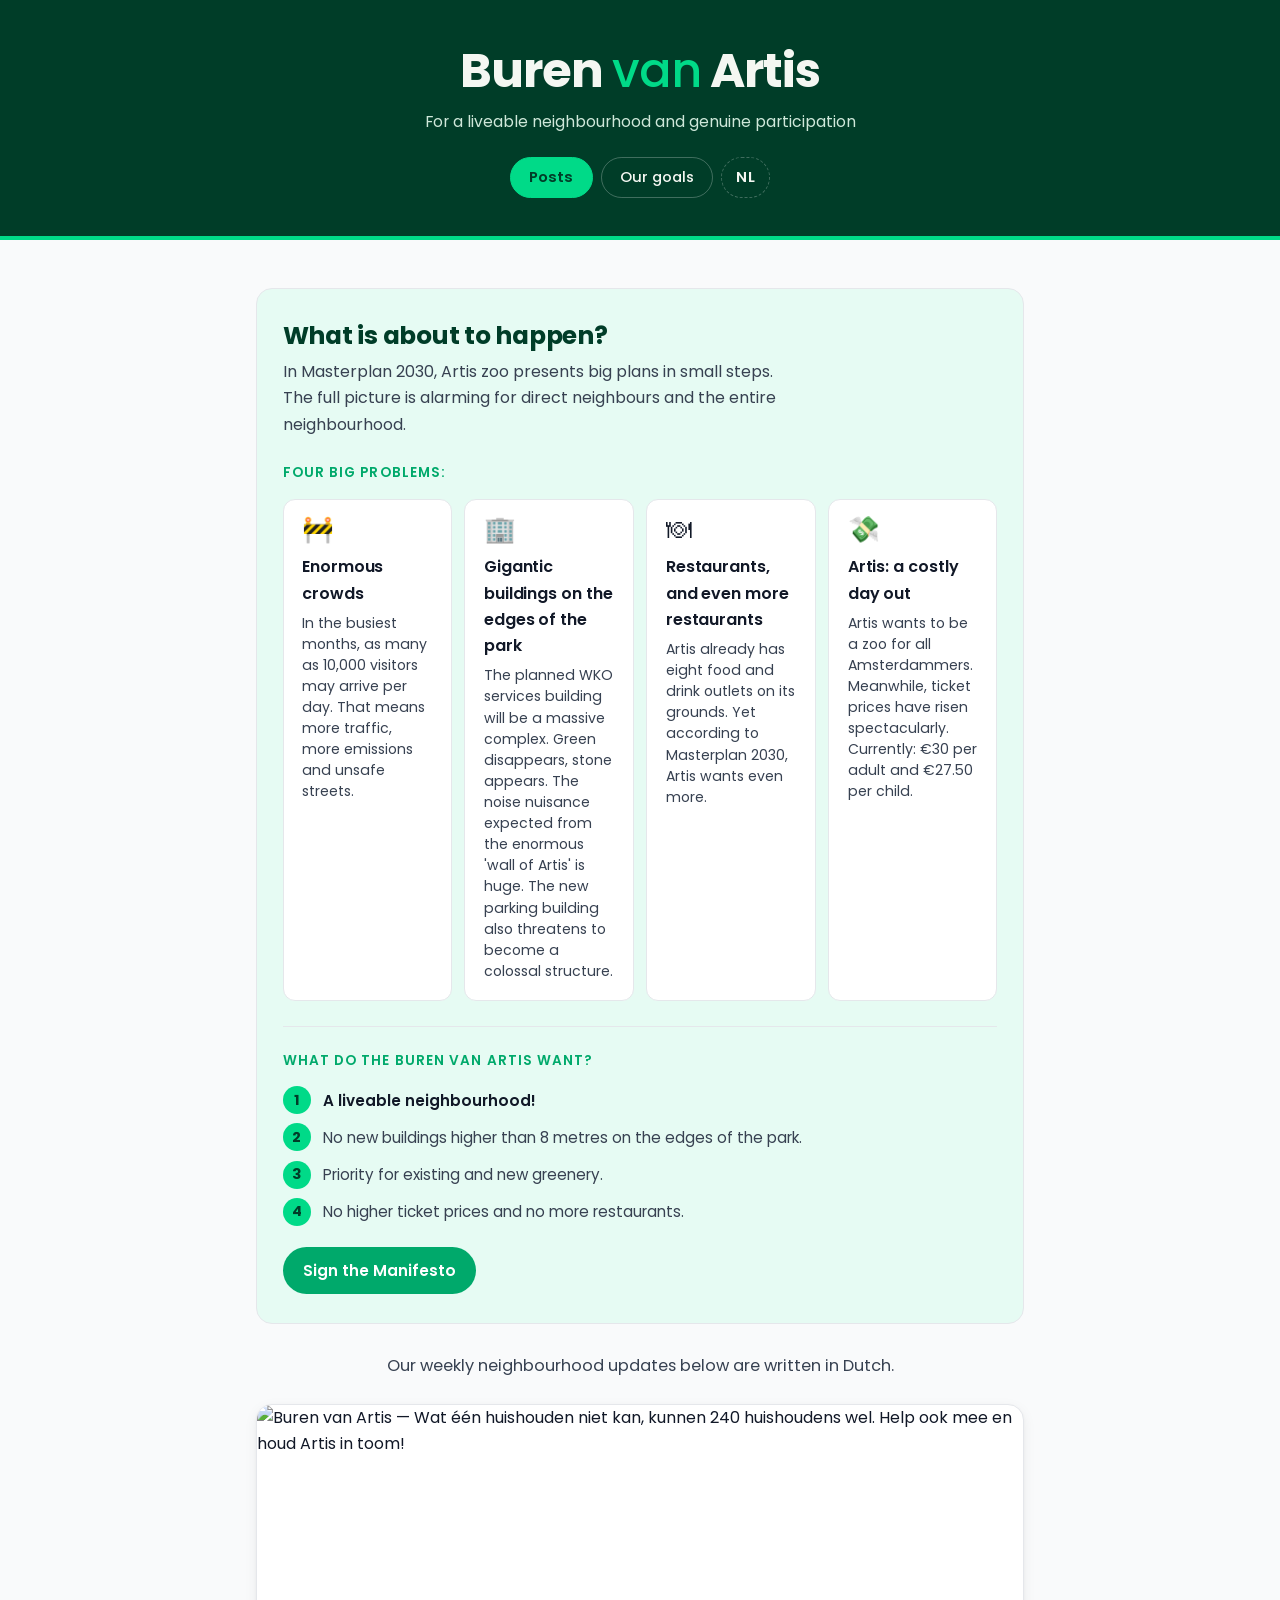
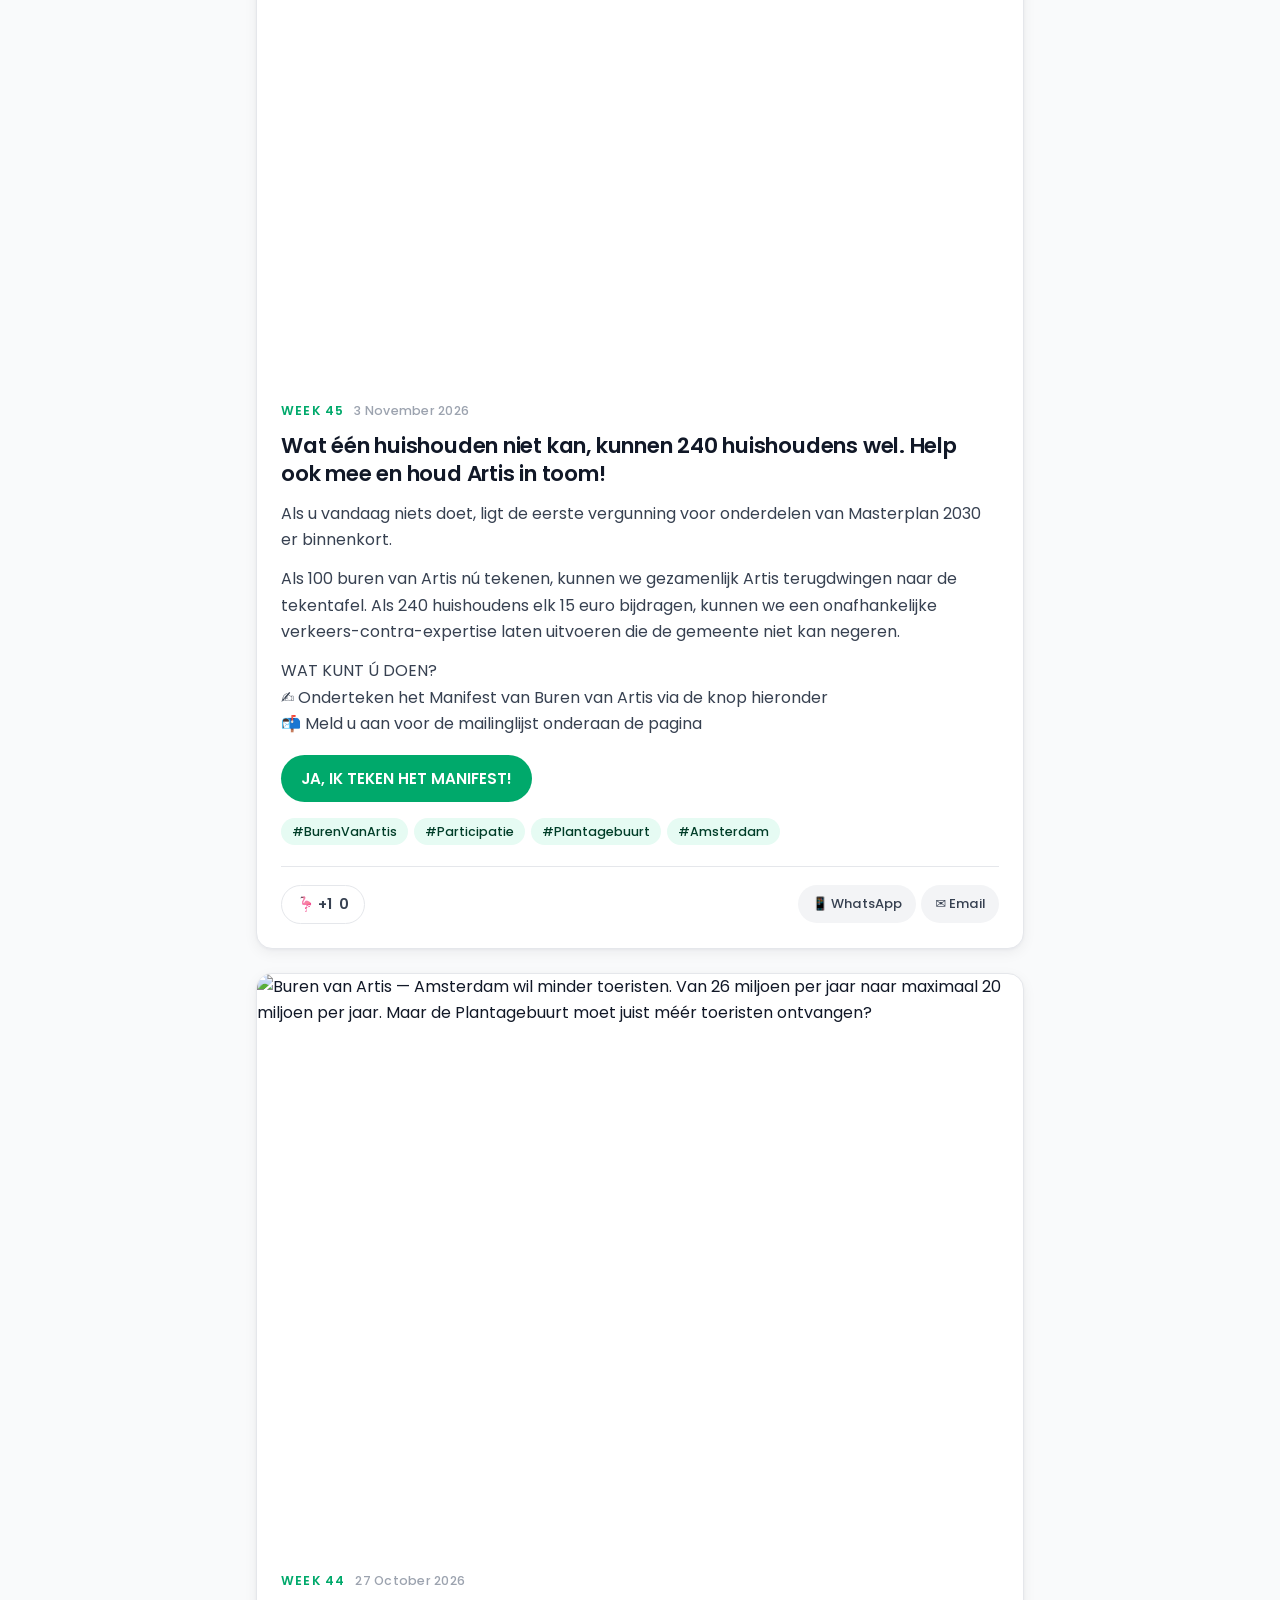
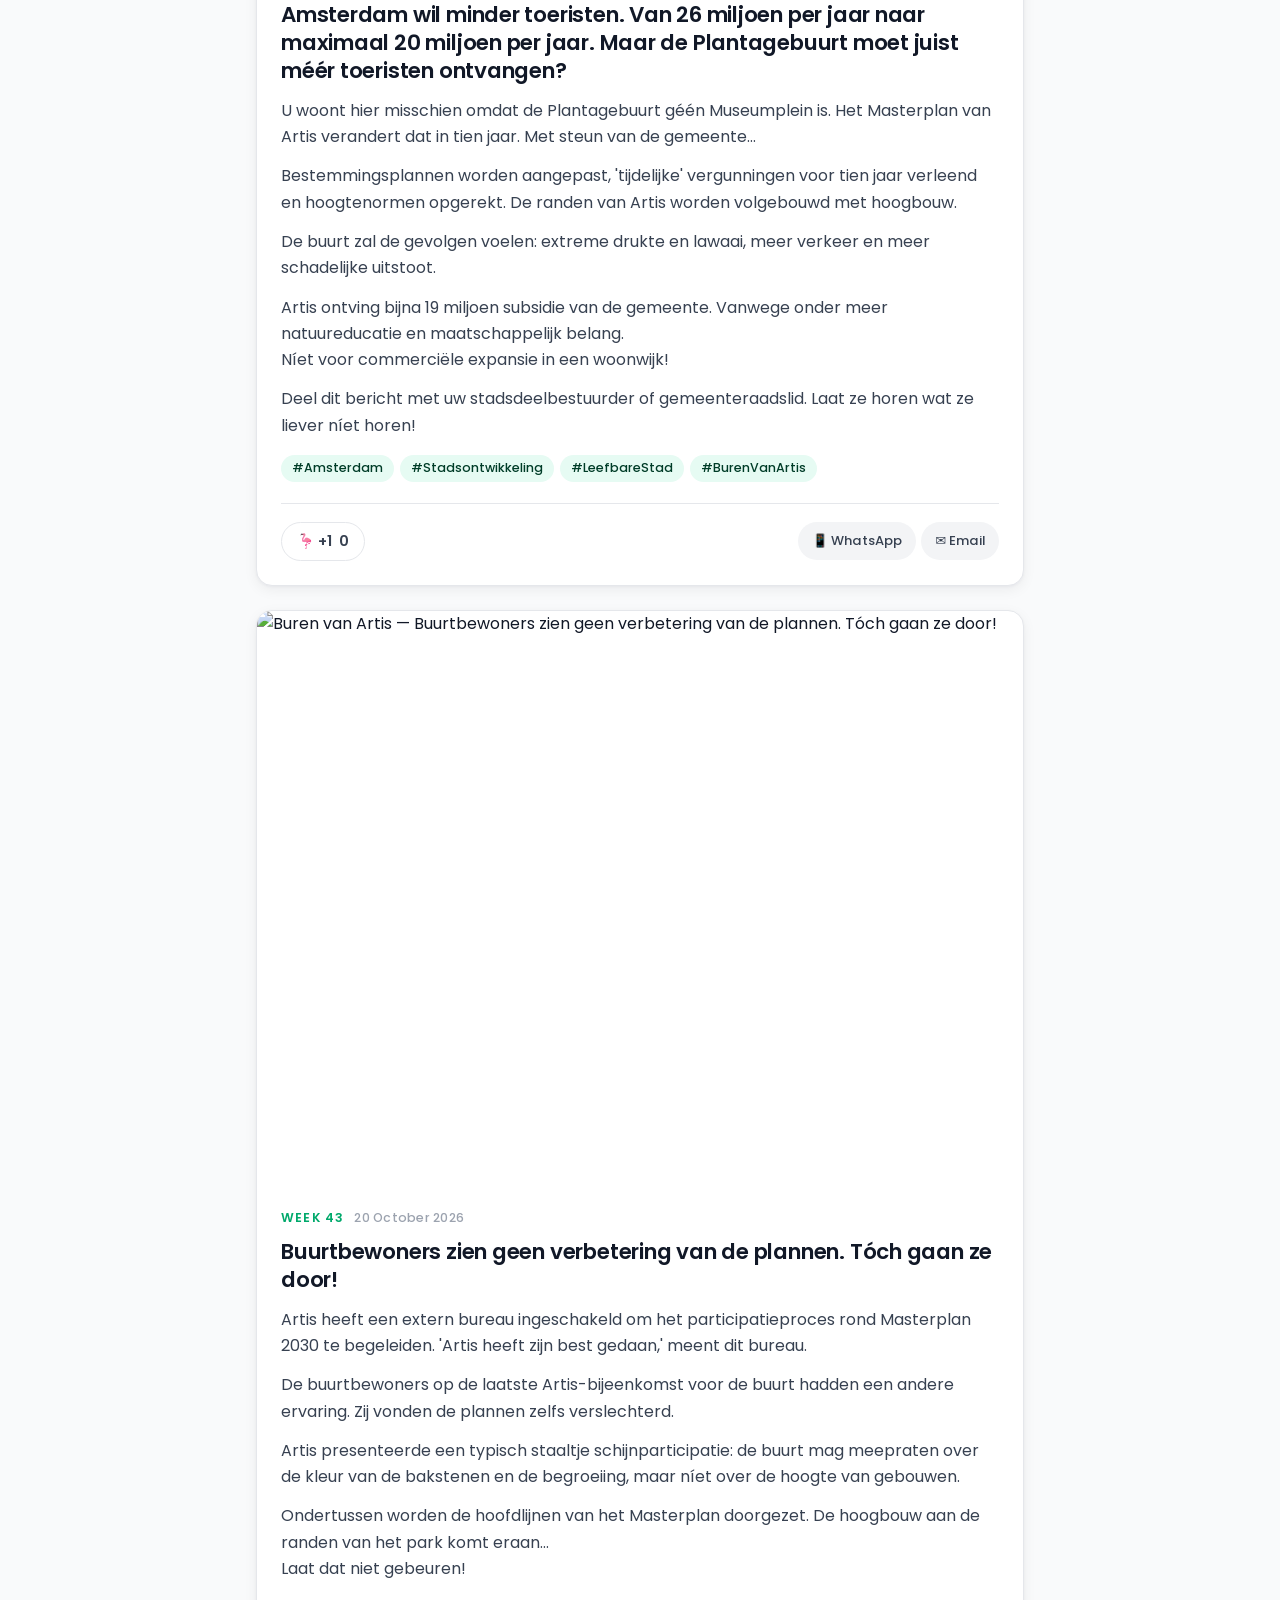
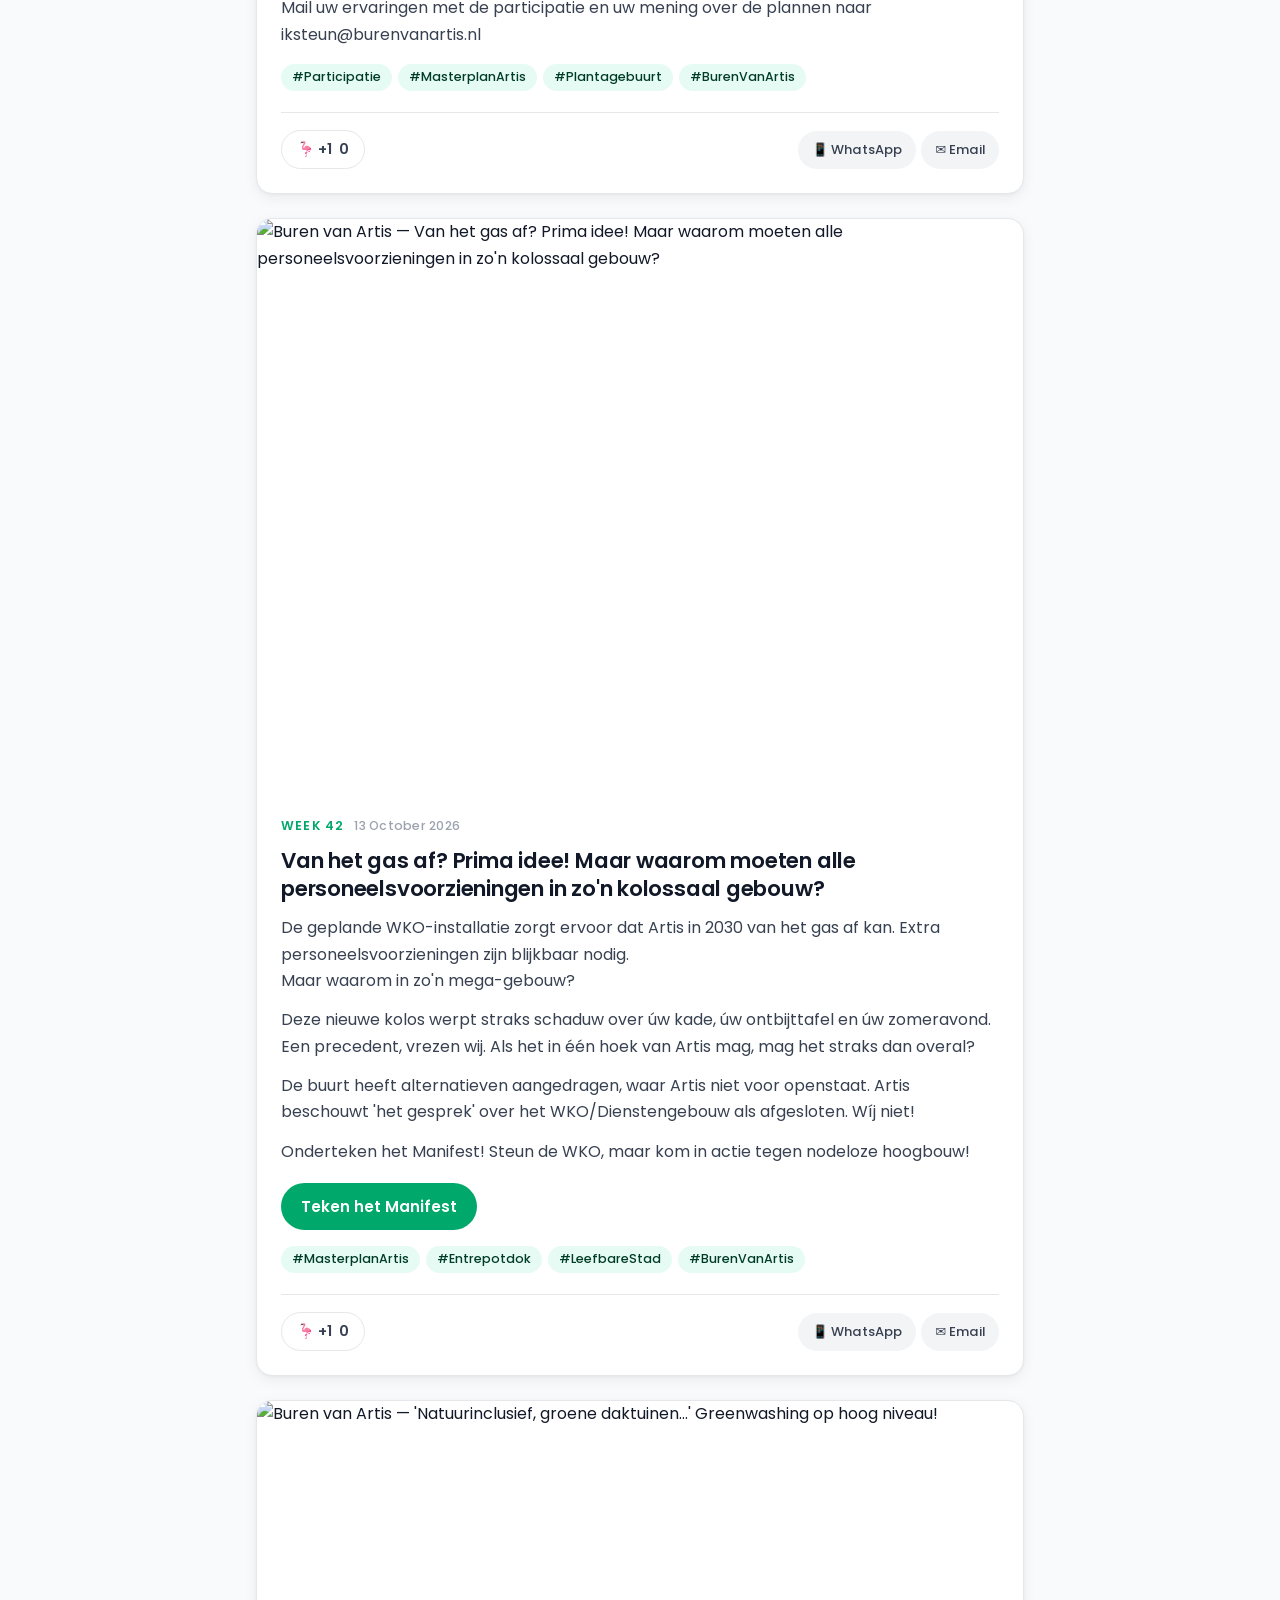
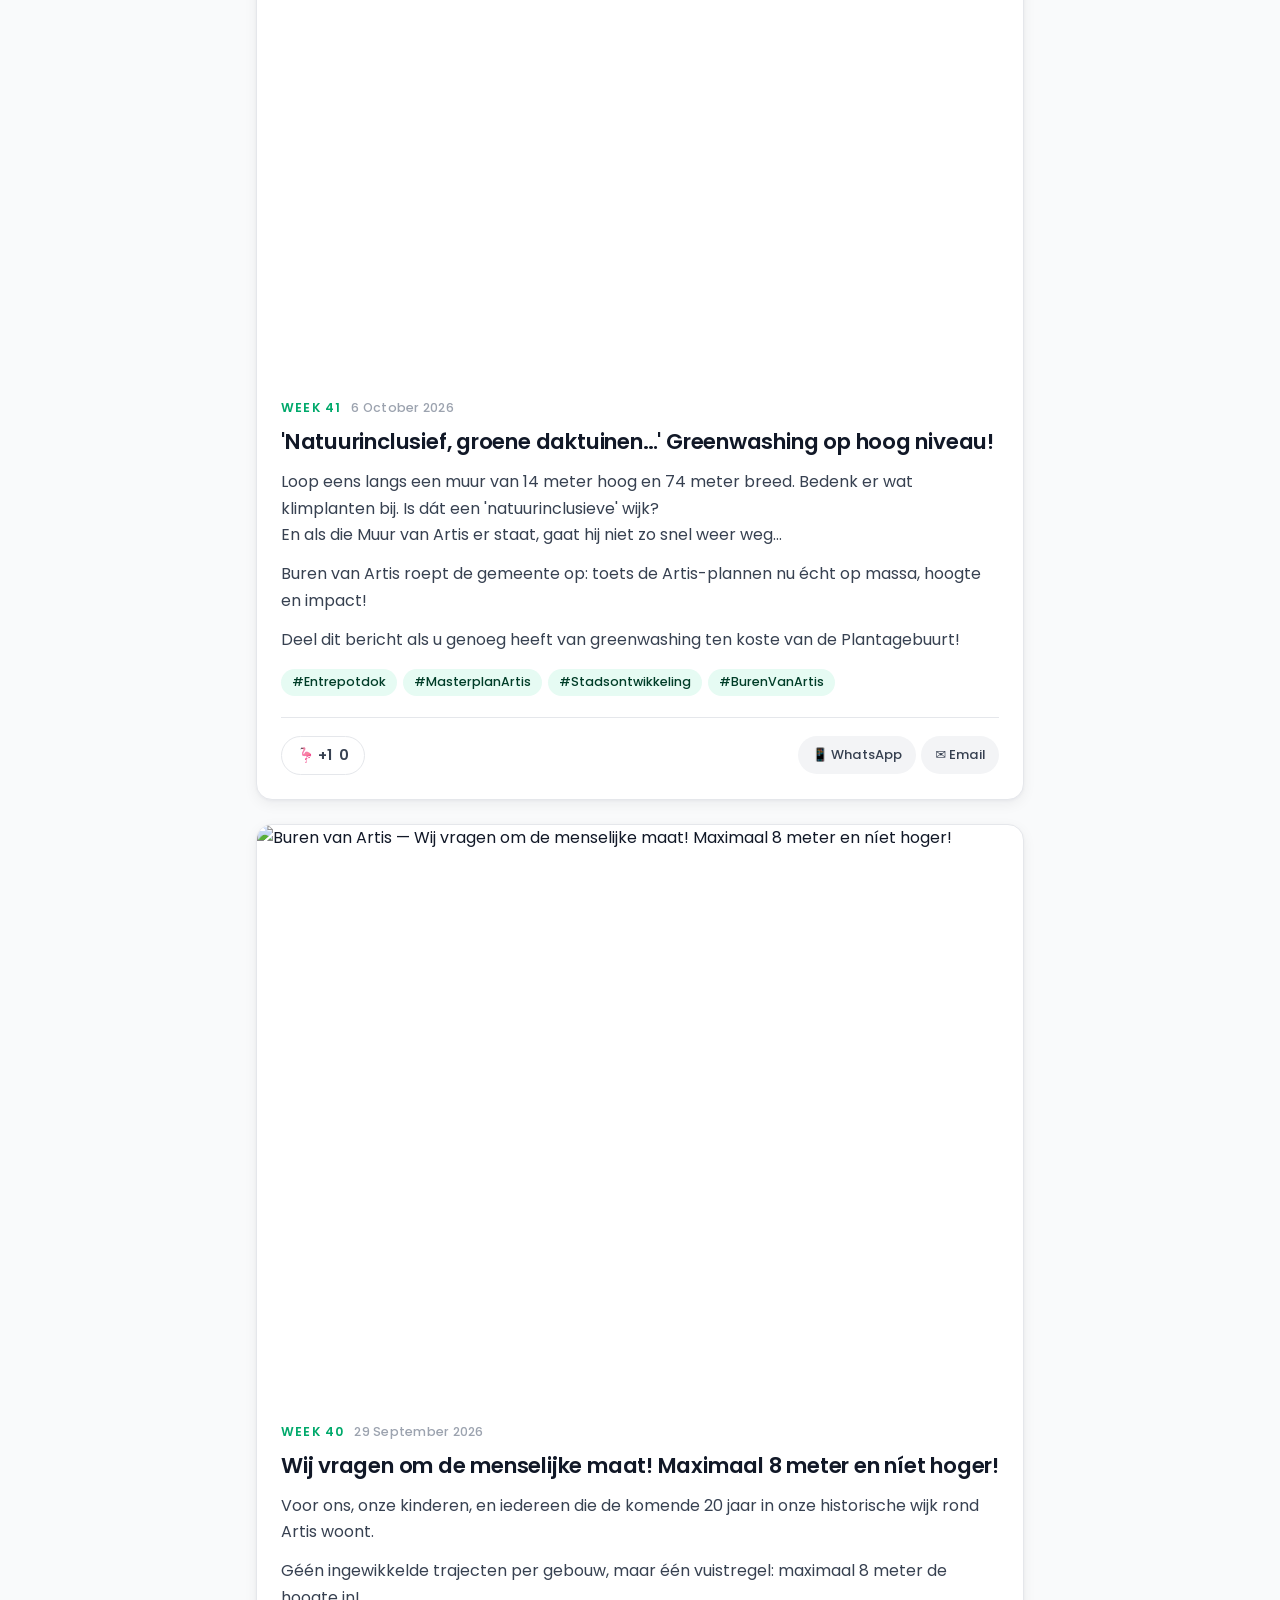
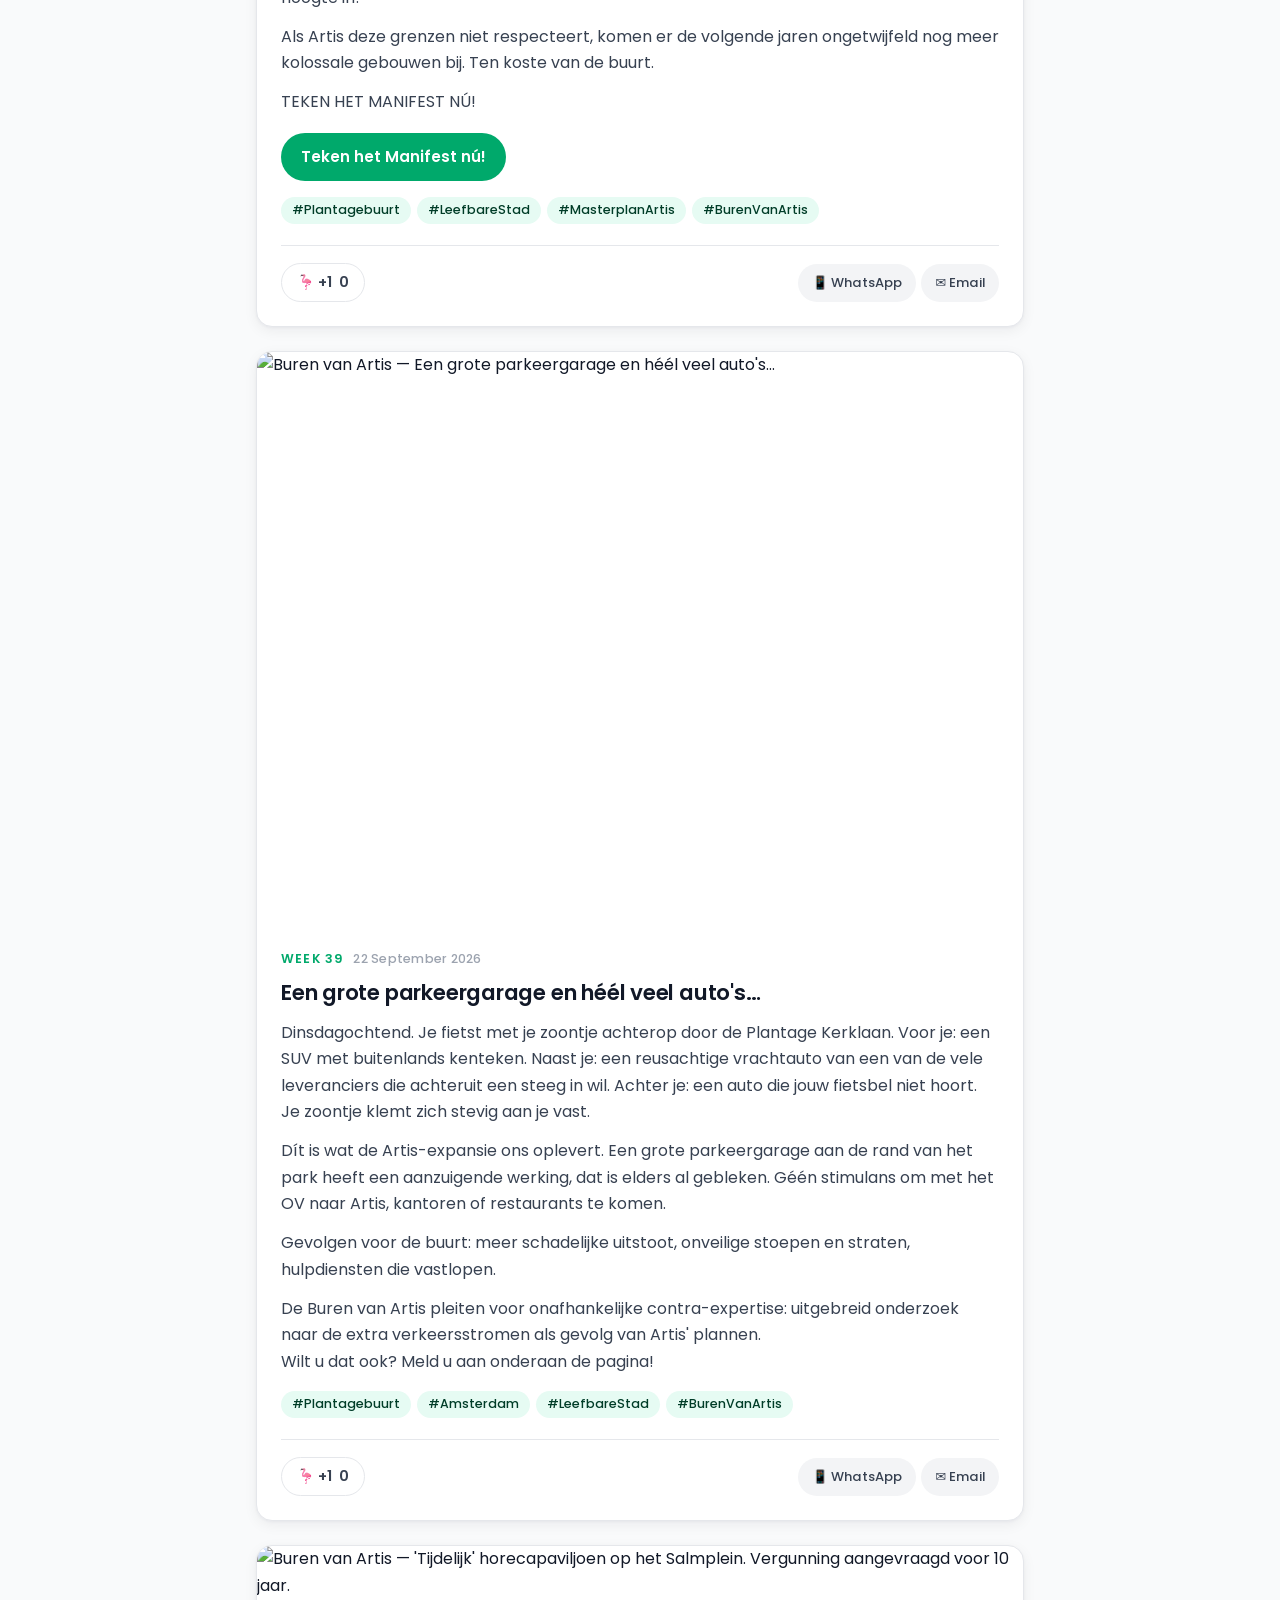
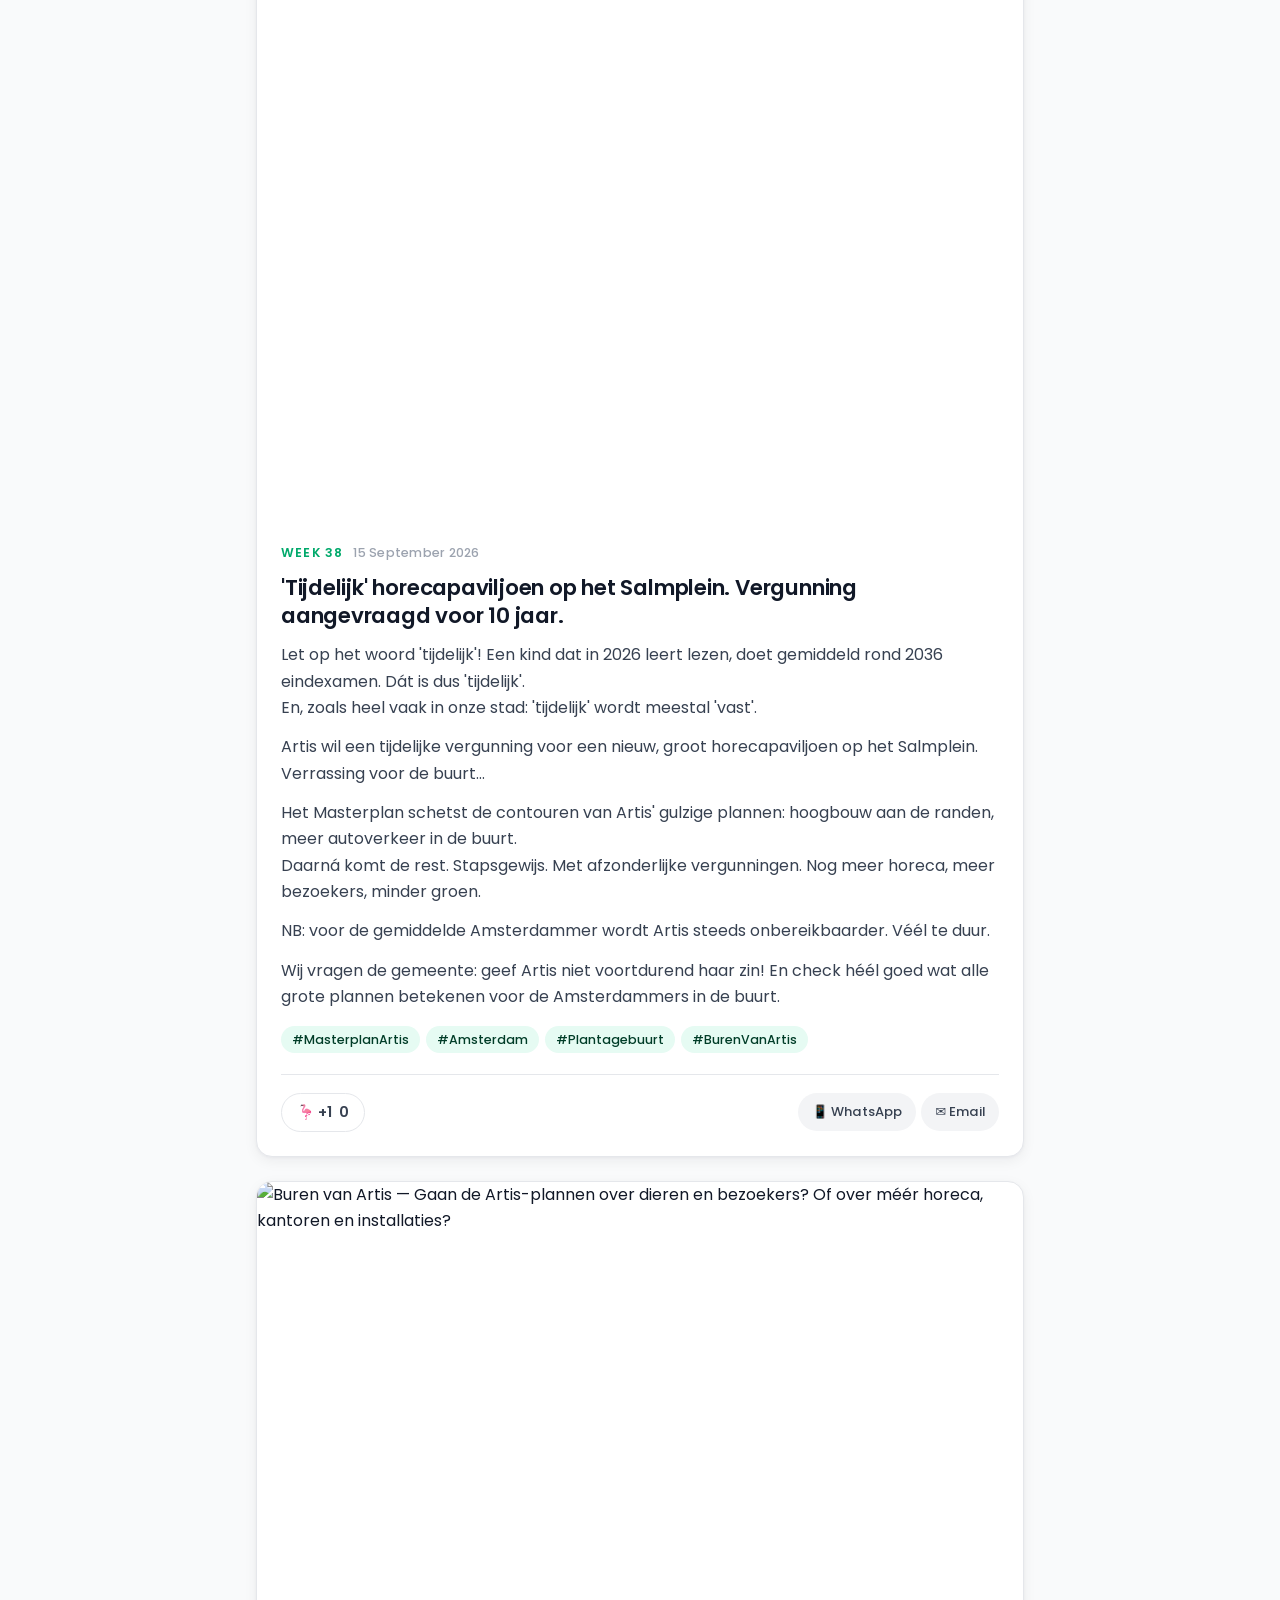
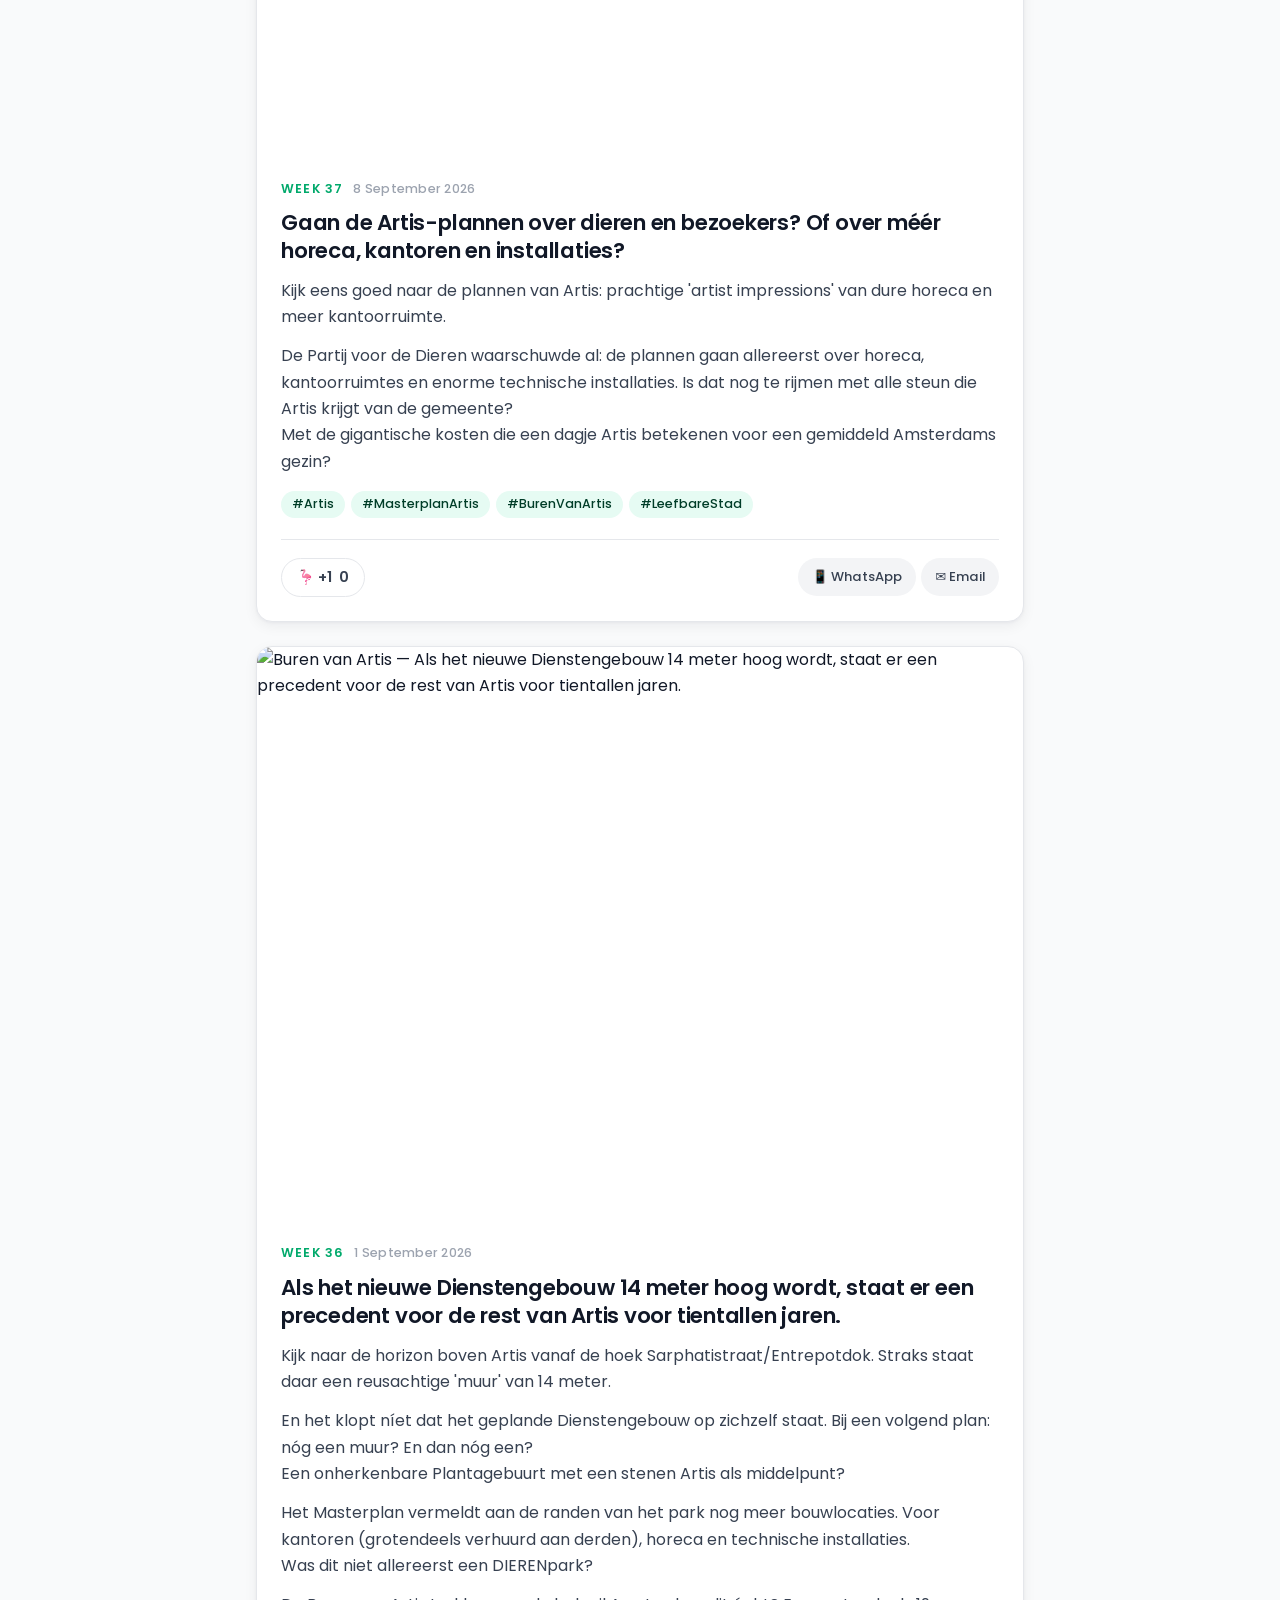
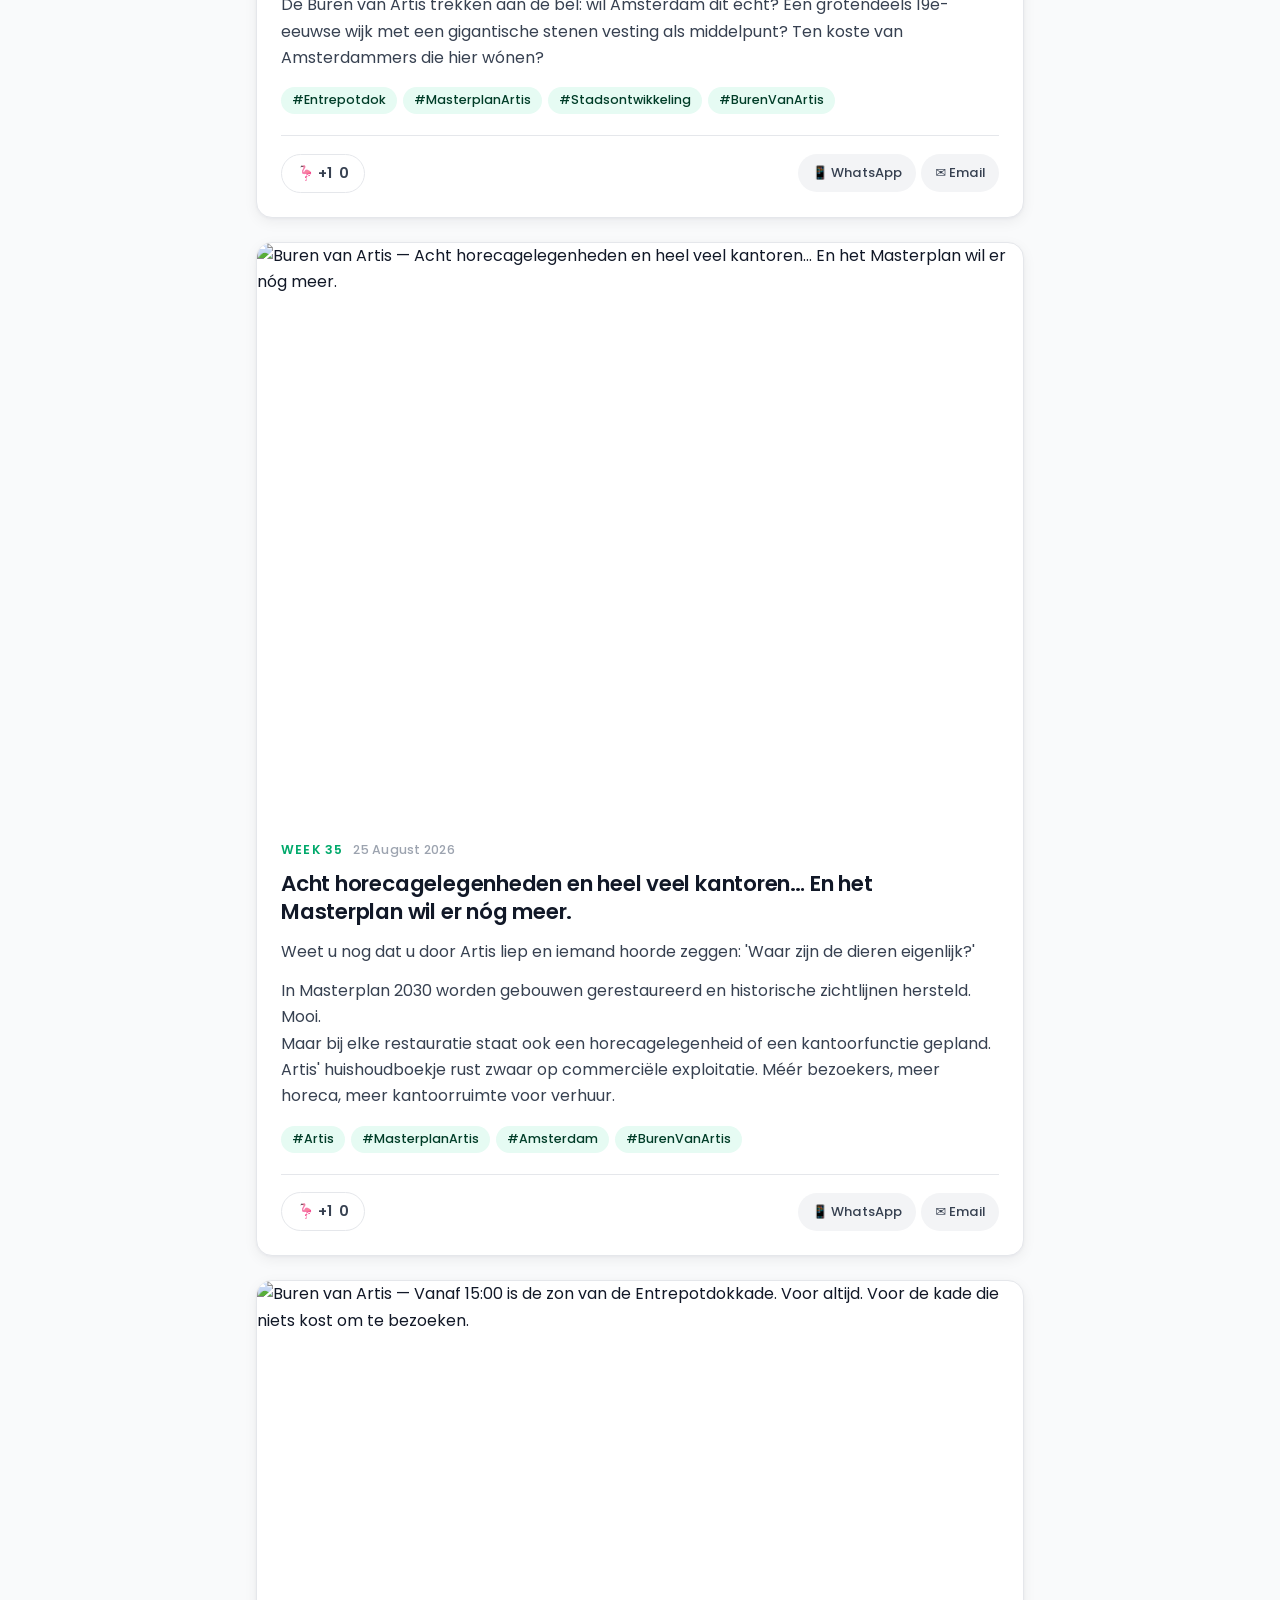
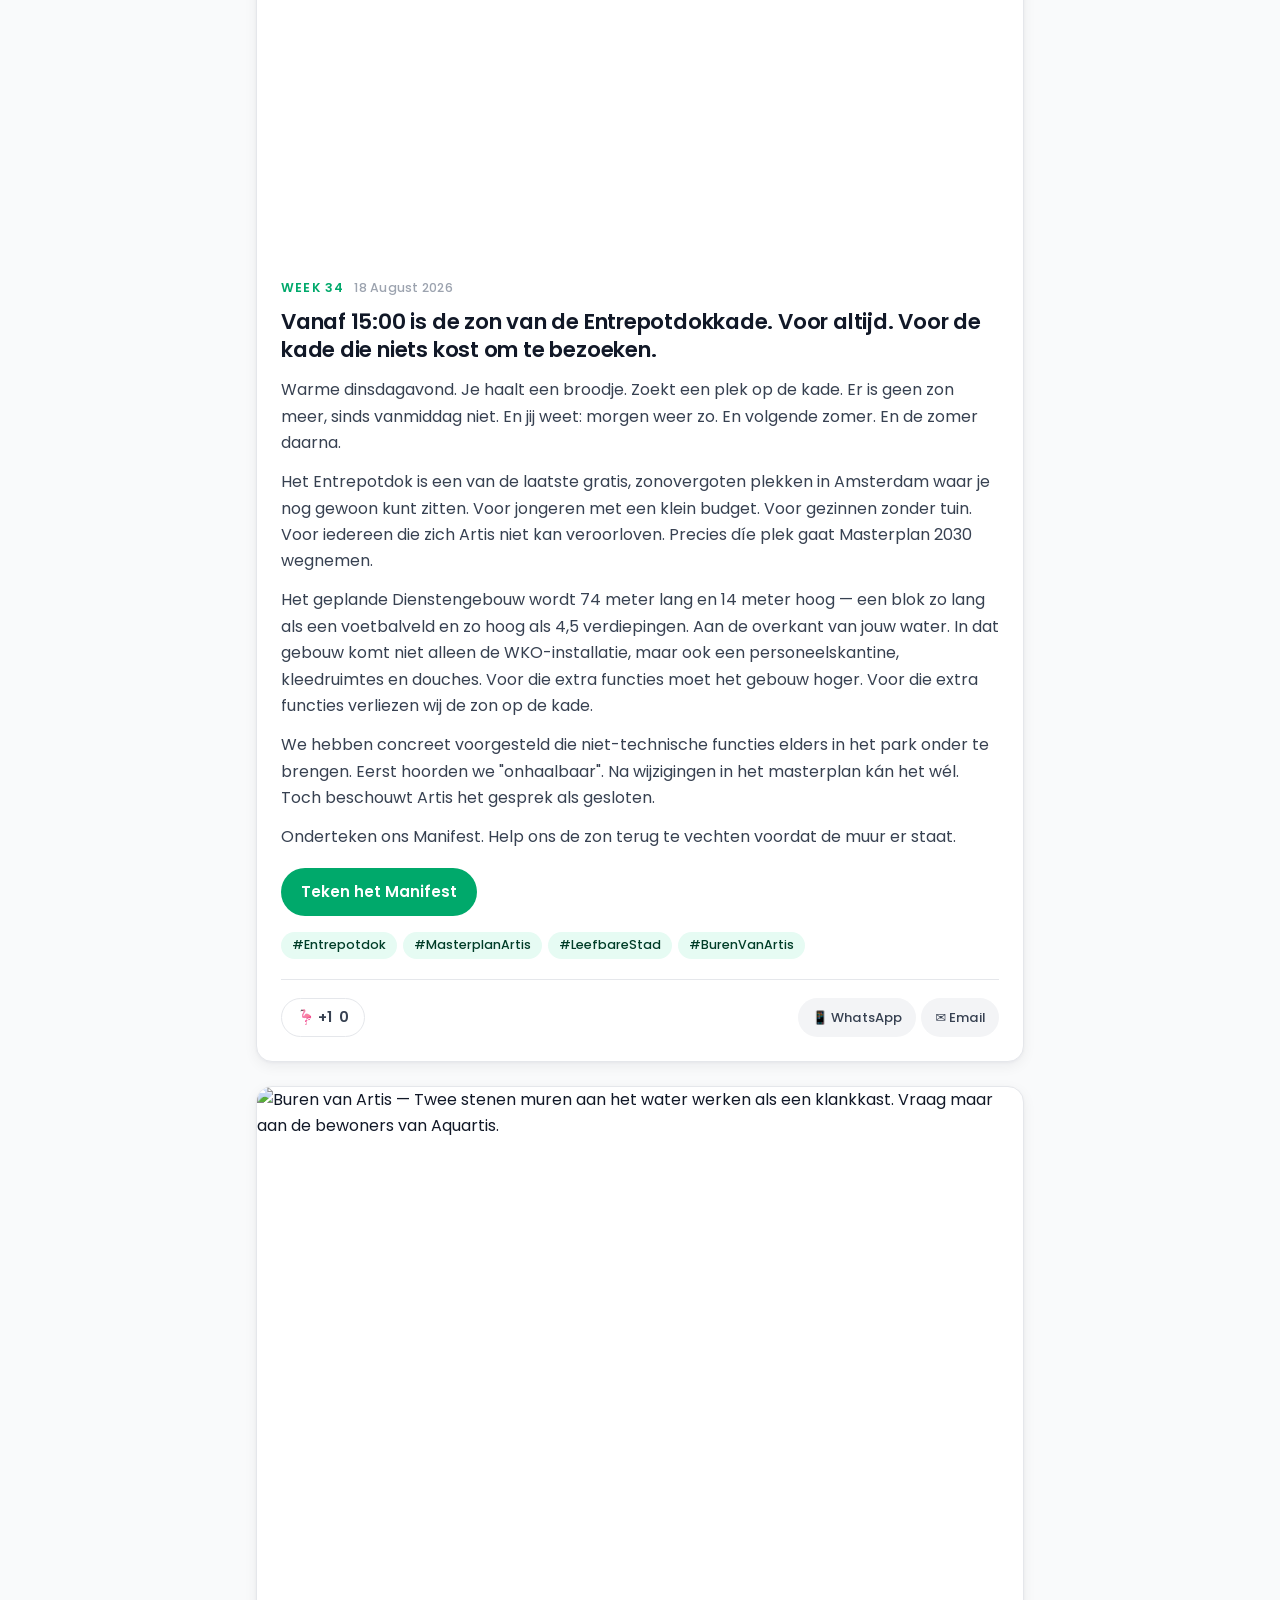
==== en/index.html @ e97b6df1 "Add English version of the site at /en/ with browser-language detection Create en/index.html and en/" ====
<!DOCTYPE html>
<html lang="en">
<head>
<meta charset="UTF-8">
<meta name="viewport" content="width=device-width, initial-scale=1.0">
<title>Buren van Artis — Residents' lobby against Masterplan 2030 in Amsterdam's Plantage neighbourhood</title>
<meta name="description" content="Citizens' collective against the commercial expansion of Artis zoo under Masterplan 2030. Weekly neighbourhood updates (in Dutch), manifesto and action for a liveable Plantagebuurt in Amsterdam.">
<meta name="keywords" content="Buren van Artis, Neighbours of Artis, Masterplan 2030, Artis Amsterdam, Plantagebuurt, Entrepotdok, residents lobby, liveable neighbourhood, participation, Amsterdam urban development">
<meta name="author" content="Buren van Artis">
<meta name="robots" content="index, follow, max-image-preview:large, max-snippet:-1">
<meta name="theme-color" content="#003D28">
<link rel="canonical" href="https://www.burenvanartis.nl/en/">
<link rel="alternate" hreflang="nl" href="https://www.burenvanartis.nl/">
<link rel="alternate" hreflang="en" href="https://www.burenvanartis.nl/en/">
<link rel="alternate" hreflang="x-default" href="https://www.burenvanartis.nl/">

<!-- Open Graph (Facebook/LinkedIn/WhatsApp) -->
<meta property="og:type" content="website">
<meta property="og:site_name" content="Buren van Artis">
<meta property="og:title" content="Buren van Artis — residents' lobby against Masterplan 2030">
<meta property="og:description" content="Weekly neighbourhood updates about the Artis zoo plans in Amsterdam's Plantage neighbourhood. For a liveable neighbourhood and against unbridled commercial growth.">
<meta property="og:url" content="https://www.burenvanartis.nl/en/">
<meta property="og:image" content="https://www.burenvanartis.nl/images/og-cover.jpg">
<meta property="og:image:alt" content="Buren van Artis — for a liveable Plantagebuurt">
<meta property="og:locale" content="en_GB">

<!-- Twitter/X -->
<meta name="twitter:card" content="summary_large_image">
<meta name="twitter:title" content="Buren van Artis — residents' lobby against Masterplan 2030">
<meta name="twitter:description" content="Weekly neighbourhood updates about the Artis zoo plans in Amsterdam's Plantage neighbourhood.">
<meta name="twitter:image" content="https://www.burenvanartis.nl/images/og-cover.jpg">

<link rel="preconnect" href="https://fonts.googleapis.com">
<link rel="preconnect" href="https://fonts.gstatic.com" crossorigin>
<link href="https://fonts.googleapis.com/css2?family=Poppins:wght@400;500;600;700&display=swap" rel="stylesheet">
<link rel="stylesheet" href="/stijl.css">

<link rel="icon" href="/images/favicon.ico" sizes="any">
<link rel="apple-touch-icon" href="/images/apple-touch-icon.png">

<!-- JSON-LD: Organisation -->
<script type="application/ld+json">
{
  "@context": "https://schema.org",
  "@type": "Organization",
  "name": "Buren van Artis",
  "alternateName": "Neighbours of Artis",
  "url": "https://www.burenvanartis.nl/",
  "logo": "https://www.burenvanartis.nl/images/og-cover.jpg",
  "description": "Citizens' lobby and residents' collective for a liveable Plantage neighbourhood in Amsterdam, focused on genuine participation around the Artis zoo Masterplan.",
  "email": "iksteun@burenvanartis.nl",
  "areaServed": {
    "@type": "Place",
    "name": "Plantagebuurt, Amsterdam"
  }
}
</script>

<!-- Google tag (gtag.js) -->
<script async src="https://www.googletagmanager.com/gtag/js?id=G-4R6ZJPGEWZ"></script>
<script>
  window.dataLayer = window.dataLayer || [];
  function gtag(){dataLayer.push(arguments);}
  gtag('js', new Date());
  gtag('config', 'AW-18309585962');
  gtag('config', 'G-4R6ZJPGEWZ');
</script>
</head>
<body>

<header>
  <h1 class="merk">Buren <span class="van">van</span> Artis</h1>
  <p class="onderkop">For a liveable neighbourhood and genuine participation</p>
  <nav class="nav">
    <a href="/en/" class="actief">Posts</a>
    <a href="/en/doelen.html">Our goals</a>
    <a href="/" class="taal" lang="nl" hreflang="nl" onclick="try{localStorage.setItem('taal','nl')}catch(e){}">NL</a>
  </nav>
</header>

<main>
  <section class="hero-band" aria-labelledby="hero-vraag">
    <h2 id="hero-vraag">What is about to happen?</h2>
    <p class="hero-lead">In Masterplan 2030, Artis zoo presents big plans in small steps. The full picture is alarming for direct neighbours and the entire neighbourhood.</p>

    <h3 class="eisen-kop">Four big problems:</h3>
    <div class="dreigt-grid">
      <article class="dreigt">
        <span class="dreigt-icon" aria-hidden="true">🚧</span>
        <h3>Enormous crowds</h3>
        <p>In the busiest months, as many as 10,000 visitors may arrive per day. That means more traffic, more emissions and unsafe streets.</p>
      </article>
      <article class="dreigt">
        <span class="dreigt-icon" aria-hidden="true">🏢</span>
        <h3>Gigantic buildings on the edges of the park</h3>
        <p>The planned WKO services building will be a massive complex. Green disappears, stone appears. The noise nuisance expected from the enormous 'wall of Artis' is huge. The new parking building also threatens to become a colossal structure.</p>
      </article>
      <article class="dreigt">
        <span class="dreigt-icon" aria-hidden="true">🍽</span>
        <h3>Restaurants, and even more restaurants</h3>
        <p>Artis already has eight food and drink outlets on its grounds. Yet according to Masterplan 2030, Artis wants even more.</p>
      </article>
      <article class="dreigt">
        <span class="dreigt-icon" aria-hidden="true">💸</span>
        <h3>Artis: a costly day out</h3>
        <p>Artis wants to be a zoo for all Amsterdammers. Meanwhile, ticket prices have risen spectacularly. Currently: €30 per adult and €27.50 per child.</p>
      </article>
    </div>

    <div class="eisen-blok">
      <h3 class="eisen-kop">What do the Buren van Artis want?</h3>
      <ol class="eisen">
        <li><span>1</span><p><strong>A liveable neighbourhood!</strong></p></li>
        <li><span>2</span><p>No new buildings higher than 8 metres on the edges of the park.</p></li>
        <li><span>3</span><p>Priority for existing and new greenery.</p></li>
        <li><span>4</span><p>No higher ticket prices and no more restaurants.</p></li>
      </ol>
      <div class="hero-acties">
        <a class="knop" id="hero-manifest" href="#" target="_blank" rel="noopener">Sign the Manifesto</a>
        <a class="helpmee" id="hero-tikkie" href="#" target="_blank" rel="noopener">💚 Help out!</a>
      </div>
    </div>
  </section>

  <p class="intro">Our weekly neighbourhood updates below are written in Dutch.</p>

  <div id="feed" aria-live="polite"></div>

  <section class="manifest-sectie" id="manifest">
    <h2>Sign the Manifesto — Preserve the Plantagebuurt</h2>
    <p id="manifest-teller" class="manifest-teller"></p>
    <ul class="manifest-eisen">
      <li><span>1</span><p><strong>A liveable neighbourhood!</strong></p></li>
      <li><span>2</span><p>No new buildings higher than 8 metres on the edges of the park.</p></li>
      <li><span>3</span><p>Priority for existing and new greenery.</p></li>
      <li><span>4</span><p>No higher ticket prices and no more restaurants.</p></li>
    </ul>
    <div id="manifest-formulier">
      <h3 style="color:#fff;font-weight:600;font-size:1rem;margin:0 0 1rem">I demand a liveable neighbourhood:</h3>
      <form id="manifest-form" class="manifest-grid" novalidate>
        <label>First name <input type="text" name="voornaam" autocomplete="given-name" placeholder="Jan" required></label>
        <label>Last name <input type="text" name="achternaam" autocomplete="family-name" placeholder="Jansen" required></label>
        <label>Street and number <input type="text" name="straat" autocomplete="street-address" placeholder="Plantage Kerklaan 1" required></label>
        <label>Postcode <input type="text" name="postcode" autocomplete="postal-code" placeholder="1018 AB" required></label>
        <label>City <input type="text" name="stad" autocomplete="address-level2" placeholder="Amsterdam" required></label>
        <label class="breed">Email address <input type="email" name="email" autocomplete="email" placeholder="you@email.com" required></label>
        <div id="manifest-fout" class="manifest-fout"></div>
        <button type="submit" class="manifest-submit">Sign the manifesto ✍️</button>
      </form>
    </div>
    <div id="manifest-ok" class="manifest-ok" role="status" tabindex="-1">
      <div class="manifest-ok-icon" aria-hidden="true">✅</div>
      <h3>Thank you for your support! ✊</h3>
      <p>Your signature has been registered. Together we make the difference.</p>
      <p>Share this manifesto with your neighbours — the more signatures, the stronger our mandate.</p>
    </div>
  </section>

  <section class="aanmelden" id="aanmelden">
    <h2>Don't miss an update</h2>
    <p>Sign up to receive an email whenever we publish a new neighbourhood update (in Dutch).</p>
    <form id="aanmeldformulier" method="post" target="_blank">
      <label for="email" style="position:absolute;left:-9999px">Email address</label>
      <input type="email" id="email" name="email" placeholder="you@email.com" required>
      <button type="submit">Subscribe</button>
    </form>
  </section>
</main>

<footer>
  <p>Buren van Artis · Amsterdam · <a href="mailto:iksteun@burenvanartis.nl">iksteun@burenvanartis.nl</a></p>
</footer>

<script src="/instellingen.js"></script>
<script src="/posts.js"></script>
<script src="/feed.js"></script>
<script src="/manifest-form.js"></script>
</body>
</html>
---- stijl.css ----
:root{
  /* GROEN (basis + acties) */
  --groen:#00DA88;           /* basis, accenten, +1 gedrukt */
  --groen-donker:#00A96B;    /* hoofd-CTA (Manifest), hover */
  --groen-dieper:#008554;    /* hover van donkere CTA */
  --groen-diep:#003D28;      /* koptekst-achtergrond, deep contrast */
  --groen-licht:#E6FBF3;     /* tag-pillen, subtiele vlakken */

  /* GRIJS (ondersteuning) */
  --grijs:#9CA3AF;           /* ondersteunende tekst, dividers */
  --grijs-licht:#E5E7EB;     /* randen */
  --grijs-lichter:#F3F4F6;   /* deelknoppen achtergrond */
  --grijs-donker:#374151;    /* fijnere body tekst */
  --tekst:#111827;           /* koppen, primaire tekst */

  /* NEUTRAAL */
  --wit:#FFFFFF;
  --achtergrond:#F9FAFB;

  --radius:16px;
  --radius-klein:12px;
  --schaduw:0 1px 3px rgba(17,24,39,.04), 0 4px 14px rgba(17,24,39,.06);
}

*{box-sizing:border-box}
html{scroll-behavior:smooth}
body{
  margin:0; background:var(--achtergrond); color:var(--tekst);
  font-family:'Poppins',system-ui,-apple-system,sans-serif;
  font-size:16px; line-height:1.65; -webkit-font-smoothing:antialiased;
}
a{color:var(--groen-donker); text-decoration-thickness:1px; text-underline-offset:2px}
:focus-visible{outline:3px solid var(--groen); outline-offset:2px; border-radius:6px}

/* ---------- kop ---------- */
header{
  background:var(--groen-diep); color:#F4F7F2;
  padding:2.8rem 1.25rem 2.4rem; text-align:center;
  border-bottom:4px solid var(--groen);
}
.merk{
  font-weight:700; font-size:clamp(2rem,6vw,3rem);
  margin:0; letter-spacing:-.02em; line-height:1.1;
}
.merk .van{color:var(--groen); font-weight:500}
.onderkop{
  margin:.7rem auto 0; max-width:48ch;
  color:#CFE8DA; font-size:.98rem; font-weight:400;
}

/* ---------- navigatie ---------- */
.nav{display:flex; justify-content:center; gap:.5rem; margin-top:1.4rem; flex-wrap:wrap}
.nav a{
  color:#F4F7F2; text-decoration:none; font-weight:500; font-size:.92rem;
  padding:.45rem 1.15rem; border-radius:999px;
  border:1px solid rgba(255,255,255,.25);
  transition:border-color .15s, background .15s, color .15s;
}
.nav a:hover{border-color:var(--groen)}
.nav a.actief{
  background:var(--groen); color:var(--groen-diep);
  border-color:var(--groen); font-weight:600;
}
.nav a.taal{
  border-style:dashed; letter-spacing:.06em; font-weight:600;
  padding:.45rem .85rem;
}

/* ---------- feed ---------- */
main{max-width:800px; margin:0 auto; padding:1.5rem 1rem 3rem}
.kaart{
  background:var(--wit); border:1px solid var(--grijs-licht); border-radius:var(--radius);
  overflow:hidden; margin:1.5rem 0; box-shadow:var(--schaduw);
}
/* 4/3 aspect ratio = ~33% taller than 16/9 → afbeeldingen ± 30% groter */
.kaart-media img{display:block; width:100%; aspect-ratio:4/3; object-fit:cover}
.kaart-media .video{position:relative; width:100%; aspect-ratio:4/3}
.kaart-media iframe{position:absolute; inset:0; width:100%; height:100%; border:0}
.kaart-body{padding:1.4rem 1.5rem 1.5rem}
.wenkbrauw{
  display:flex; gap:.6rem; align-items:baseline; flex-wrap:wrap;
  font-size:.78rem; letter-spacing:.1em; text-transform:uppercase;
  font-weight:600; color:var(--groen-donker); margin-bottom:.6rem;
}
.wenkbrauw .datum{color:var(--grijs); letter-spacing:.02em; text-transform:none; font-weight:500}
.kaart h2{
  font-weight:600; font-size:1.35rem; line-height:1.3;
  margin:.1rem 0 .7rem; letter-spacing:-.01em; color:var(--tekst);
}
.kaart p{margin:.8rem 0; color:var(--grijs-donker)}

/* ---------- tags ---------- */
.tags{display:flex; flex-wrap:wrap; gap:.35rem; margin-top:1rem}
.tag{
  background:var(--groen-licht); color:var(--groen-diep);
  font-size:.78rem; font-weight:500;
  padding:.2rem .7rem; border-radius:999px;
}

/* ---------- primaire knoppen (Manifest e.d.) ---------- */
.acties{display:flex; flex-wrap:wrap; gap:.6rem; margin-top:1.1rem}
.knop{
  display:inline-block; text-decoration:none;
  font-family:'Poppins',sans-serif; font-weight:600; font-size:.95rem;
  padding:.7rem 1.25rem; border-radius:999px;
  background:var(--groen-donker); color:var(--wit); border:0;
  transition:background .15s, transform .12s;
}
.knop:hover{background:var(--groen-dieper); color:var(--wit)}
.knop:active{transform:scale(.97)}

/* ---------- vaste actiebalk onder elk bericht ---------- */
.steun{
  display:flex; align-items:center; gap:.5rem; flex-wrap:wrap;
  margin-top:1.3rem; padding-top:1.1rem; border-top:1px solid var(--grijs-licht);
}
.steun > *{flex-shrink:0}

.plusje{
  position:relative; display:inline-flex; align-items:center; gap:.4rem;
  background:var(--wit); border:1.5px solid var(--grijs-licht);
  color:var(--grijs-donker);
  font-family:'Poppins',sans-serif; font-weight:600; font-size:.9rem;
  padding:.5rem .95rem; border-radius:999px; cursor:pointer;
  transition:border-color .15s, color .15s, background .15s;
}
.plusje:hover{border-color:var(--groen); color:var(--groen-donker)}
.plusje[aria-pressed="true"]{
  background:var(--groen); border-color:var(--groen);
  color:var(--groen-diep); cursor:default;
}
.vogel{
  position:absolute; left:50%; top:-4px; transform:translateX(-50%);
  font-size:1.3rem; opacity:0; pointer-events:none;
}
@keyframes opvliegen{
  0%{opacity:0; transform:translate(-50%,0) rotate(0deg)}
  20%{opacity:1}
  100%{opacity:0; transform:translate(-50%,-60px) rotate(-12deg)}
}
.vogel.vlieg{animation:opvliegen .9s ease-out forwards}

.helpmee{
  display:inline-flex; align-items:center; gap:.4rem; text-decoration:none;
  background:var(--groen); color:var(--groen-diep);
  font-weight:600; font-size:.9rem;
  padding:.55rem 1.05rem; border-radius:999px;
  border:1.5px solid var(--groen);
  transition:background .15s, color .15s, border-color .15s;
}
.helpmee:hover{background:var(--groen-donker); border-color:var(--groen-donker); color:var(--wit)}
/* Help mee!/Tikkie-knop tijdelijk verborgen (hele site). Weer tonen?
   Verwijder de regel hieronder. */
.helpmee{display:none}

.delen{display:inline-flex; gap:.35rem; margin-left:auto}
.deel{
  display:inline-flex; align-items:center; gap:.3rem; text-decoration:none;
  background:var(--grijs-lichter); color:var(--grijs-donker);
  font-weight:500; font-size:.82rem;
  padding:.45rem .8rem; border-radius:999px;
  border:1px solid transparent;
  transition:background .15s, color .15s, border-color .15s;
}
.deel:hover{background:var(--groen-licht); color:var(--groen-diep); border-color:var(--groen-licht)}

@media (prefers-reduced-motion: reduce){
  html{scroll-behavior:auto}
  .vogel.vlieg{animation:none}
  .knop,.plusje,.helpmee,.deel{transition:none}
}
@media (max-width:480px){
  .delen{margin-left:0}
  .kaart-body{padding:1.2rem 1.25rem 1.3rem}
}

/* ---------- aanmelden ---------- */
.aanmelden{
  background:var(--groen-diep); color:#F4F7F2;
  border-radius:var(--radius); padding:1.8rem 1.5rem;
  margin-top:2.5rem; text-align:center;
}
.aanmelden h2{
  font-weight:600; margin:0 0 .3rem; font-size:1.35rem;
  color:var(--wit); letter-spacing:-.01em;
}
.aanmelden p{margin:.3rem 0 1.2rem; color:#CFE8DA; font-size:.95rem}
.aanmelden form{
  display:flex; gap:.5rem; max-width:440px; margin:0 auto;
  flex-wrap:wrap; justify-content:center;
}
.aanmelden input[type=email]{
  flex:1 1 220px; padding:.75rem 1.1rem; border-radius:999px; border:0;
  font-family:'Poppins',sans-serif; font-size:.95rem; color:var(--tekst);
}
.aanmelden button{
  font-family:'Poppins',sans-serif; font-weight:600; border:0; border-radius:999px;
  padding:.75rem 1.4rem; background:var(--groen); color:var(--groen-diep);
  font-size:.95rem; cursor:pointer;
  transition:background .15s, color .15s;
}
.aanmelden button:hover{background:var(--wit)}

footer{
  max-width:800px; margin:0 auto;
  padding:0 1rem 2.5rem; text-align:center;
  color:var(--grijs); font-size:.85rem;
}
footer a{color:var(--grijs-donker)}

/* ---------- doelenpagina ---------- */
.intro{
  max-width:56ch; margin:1.8rem auto .5rem;
  text-align:center; color:var(--grijs-donker); font-size:1.02rem;
}
.doelen-kop{
  text-align:center; font-weight:700; font-size:1.4rem;
  color:var(--groen-diep); letter-spacing:-.01em;
  margin:2.2rem 0 .8rem;
}
.doel{
  background:var(--wit); border:1px solid var(--grijs-licht);
  border-radius:var(--radius); padding:1.4rem 1.5rem;
  margin:1.1rem 0; display:flex; gap:1.1rem; align-items:flex-start;
  box-shadow:var(--schaduw);
}
.doel .nummer{
  flex-shrink:0; width:2.6rem; height:2.6rem; border-radius:50%;
  background:var(--groen-licht); color:var(--groen-diep);
  display:flex; align-items:center; justify-content:center;
  font-weight:700; font-size:1.15rem;
}
.doel h2{
  font-weight:600; font-size:1.2rem; line-height:1.35;
  margin:.2rem 0 .5rem; letter-spacing:-.01em; color:var(--tekst);
}
.doel p{margin:.5rem 0; color:var(--grijs-donker)}
.positionering{
  background:var(--groen-diep); color:#F4F7F2;
  border-radius:var(--radius); padding:1.7rem 1.6rem;
  margin-top:2rem;
}
.positionering h2{
  font-weight:600; font-size:1.35rem; margin:0 0 .6rem;
  color:var(--groen); letter-spacing:-.01em;
}
.positionering p{margin:.6rem 0; color:#E4EFE7}
.doelen-acties{
  display:flex; justify-content:center; gap:.7rem;
  flex-wrap:wrap; margin-top:1.8rem;
}

/* ---------- hero-band (samenvatting op index) ---------- */
.hero-band{
  background:var(--groen-licht);
  border:1px solid var(--grijs-licht);
  border-radius:var(--radius);
  padding:2rem 1.6rem 1.8rem;
  margin:1.5rem 0 .5rem;
}
.hero-band h2{
  font-weight:700; font-size:1.55rem; line-height:1.2;
  margin:0 0 .5rem; color:var(--groen-diep); letter-spacing:-.01em;
}
.hero-lead{
  margin:0 0 1.5rem; color:var(--grijs-donker);
  font-size:1rem; max-width:52ch;
}
.dreigt-grid{
  display:grid; grid-template-columns:repeat(auto-fit,minmax(160px,1fr));
  gap:.8rem; margin-bottom:1.6rem;
}
.dreigt{
  background:var(--wit); border:1px solid var(--grijs-licht);
  border-radius:var(--radius-klein); padding:1.1rem 1.15rem;
}
.dreigt-icon{
  display:inline-block; font-size:1.6rem; line-height:1;
  margin-bottom:.5rem;
}
.dreigt h3{
  font-weight:600; font-size:1rem; margin:.2rem 0 .35rem;
  color:var(--tekst); letter-spacing:-.005em;
}
.dreigt p{margin:0; color:var(--grijs-donker); font-size:.88rem; line-height:1.5}

.eisen-blok{
  padding-top:1.4rem; border-top:1px solid var(--grijs-licht);
}
.eisen-kop{
  font-weight:600; font-size:.85rem; letter-spacing:.08em;
  text-transform:uppercase; color:var(--groen-donker);
  margin:0 0 .9rem;
}
.eisen{
  list-style:none; padding:0; margin:0 0 1.3rem;
  display:flex; flex-direction:column; gap:.55rem;
}
.eisen li{display:flex; align-items:flex-start; gap:.75rem}
.eisen li span{
  flex-shrink:0; width:1.75rem; height:1.75rem; border-radius:50%;
  background:var(--groen); color:var(--groen-diep);
  font-weight:700; font-size:.9rem;
  display:flex; align-items:center; justify-content:center;
}
.eisen li p{margin:.1rem 0; color:var(--grijs-donker); font-size:.95rem}
.eisen li strong{color:var(--tekst); font-weight:600}

@media (max-width:520px){
  .hero-band{padding:1.6rem 1.25rem 1.4rem}
  .hero-band h2{font-size:1.35rem}
}

/* ---------- hero-band knoppenrij ---------- */
.hero-acties{
  display:flex; flex-wrap:wrap; gap:.6rem; align-items:center;
}

/* ---------- manifest formulier ---------- */
.manifest-sectie{
  background:var(--groen-diep); color:#F4F7F2;
  border-radius:var(--radius); padding:2rem 1.6rem;
  margin:2rem 0;
}
.manifest-sectie h2{
  font-weight:700; font-size:1.5rem; margin:0 0 .4rem;
  color:var(--groen); letter-spacing:-.01em;
}
.manifest-eisen{
  list-style:none; padding:0; margin:.8rem 0 1.4rem;
  display:flex; flex-direction:column; gap:.45rem;
}
.manifest-eisen li{
  display:flex; align-items:flex-start; gap:.7rem;
  font-size:.95rem; color:#E4EFE7;
}
.manifest-eisen li span{
  flex-shrink:0; width:1.6rem; height:1.6rem; border-radius:50%;
  background:var(--groen); color:var(--groen-diep);
  font-weight:700; font-size:.82rem;
  display:flex; align-items:center; justify-content:center;
}
.manifest-eisen li p{margin:.05rem 0}
.manifest-eisen li strong{color:#fff; font-weight:600}

.manifest-teller{
  display:none; text-align:center; font-weight:600;
  color:var(--groen); font-size:1.1rem; margin-bottom:1rem;
}

.manifest-grid{
  display:grid;
  grid-template-columns:1fr 1fr;
  gap:.6rem .8rem;
}
.manifest-grid .breed{grid-column:1 / -1}
.manifest-grid label{
  display:flex; flex-direction:column; gap:.25rem;
  font-size:.85rem; font-weight:500; color:#CFE8DA;
}
.manifest-grid input{
  padding:.7rem .9rem; border-radius:10px; border:1.5px solid rgba(255,255,255,.15);
  background:rgba(255,255,255,.08); color:#fff;
  font-family:'Poppins',sans-serif; font-size:.95rem;
  transition:border-color .15s;
}
.manifest-grid input:focus{
  outline:none; border-color:var(--groen);
  background:rgba(255,255,255,.12);
}
.manifest-grid input::placeholder{color:rgba(255,255,255,.35)}

.manifest-submit{
  grid-column:1 / -1; margin-top:.5rem;
  font-family:'Poppins',sans-serif; font-weight:600; font-size:1.05rem;
  padding:.8rem 1.4rem; border-radius:999px; border:0; cursor:pointer;
  background:var(--groen); color:var(--groen-diep);
  transition:background .15s;
}
.manifest-submit:hover{background:#fff}
.manifest-submit:disabled{opacity:.5; cursor:wait}

.manifest-fout{
  display:none; grid-column:1 / -1;
  background:#FEE2E2; color:#991B1B;
  padding:.65rem 1rem; border-radius:10px;
  font-size:.9rem; font-weight:500;
}
.manifest-ok{
  display:none; text-align:center; padding:2rem 1.5rem;
  background:#F4F7F2; color:var(--groen-diep);
  border-radius:16px; border:2px solid var(--groen);
  box-shadow:0 8px 28px rgba(0,0,0,.22);
  animation:manifest-ok-pop .35s ease-out;
}
.manifest-ok:focus{outline:none}
.manifest-ok-icon{font-size:2.75rem; line-height:1; margin-bottom:.6rem}
.manifest-ok h3{
  font-weight:700; font-size:1.5rem; color:var(--groen-diep);
  margin:0 0 .5rem;
}
.manifest-ok p{color:#375247; margin:.3rem 0}

@keyframes manifest-ok-pop{
  from{opacity:0; transform:scale(.94) translateY(8px)}
  to{opacity:1; transform:scale(1) translateY(0)}
}

@media (max-width:520px){
  .manifest-grid{grid-template-columns:1fr}
  .manifest-sectie{padding:1.6rem 1.25rem}
}
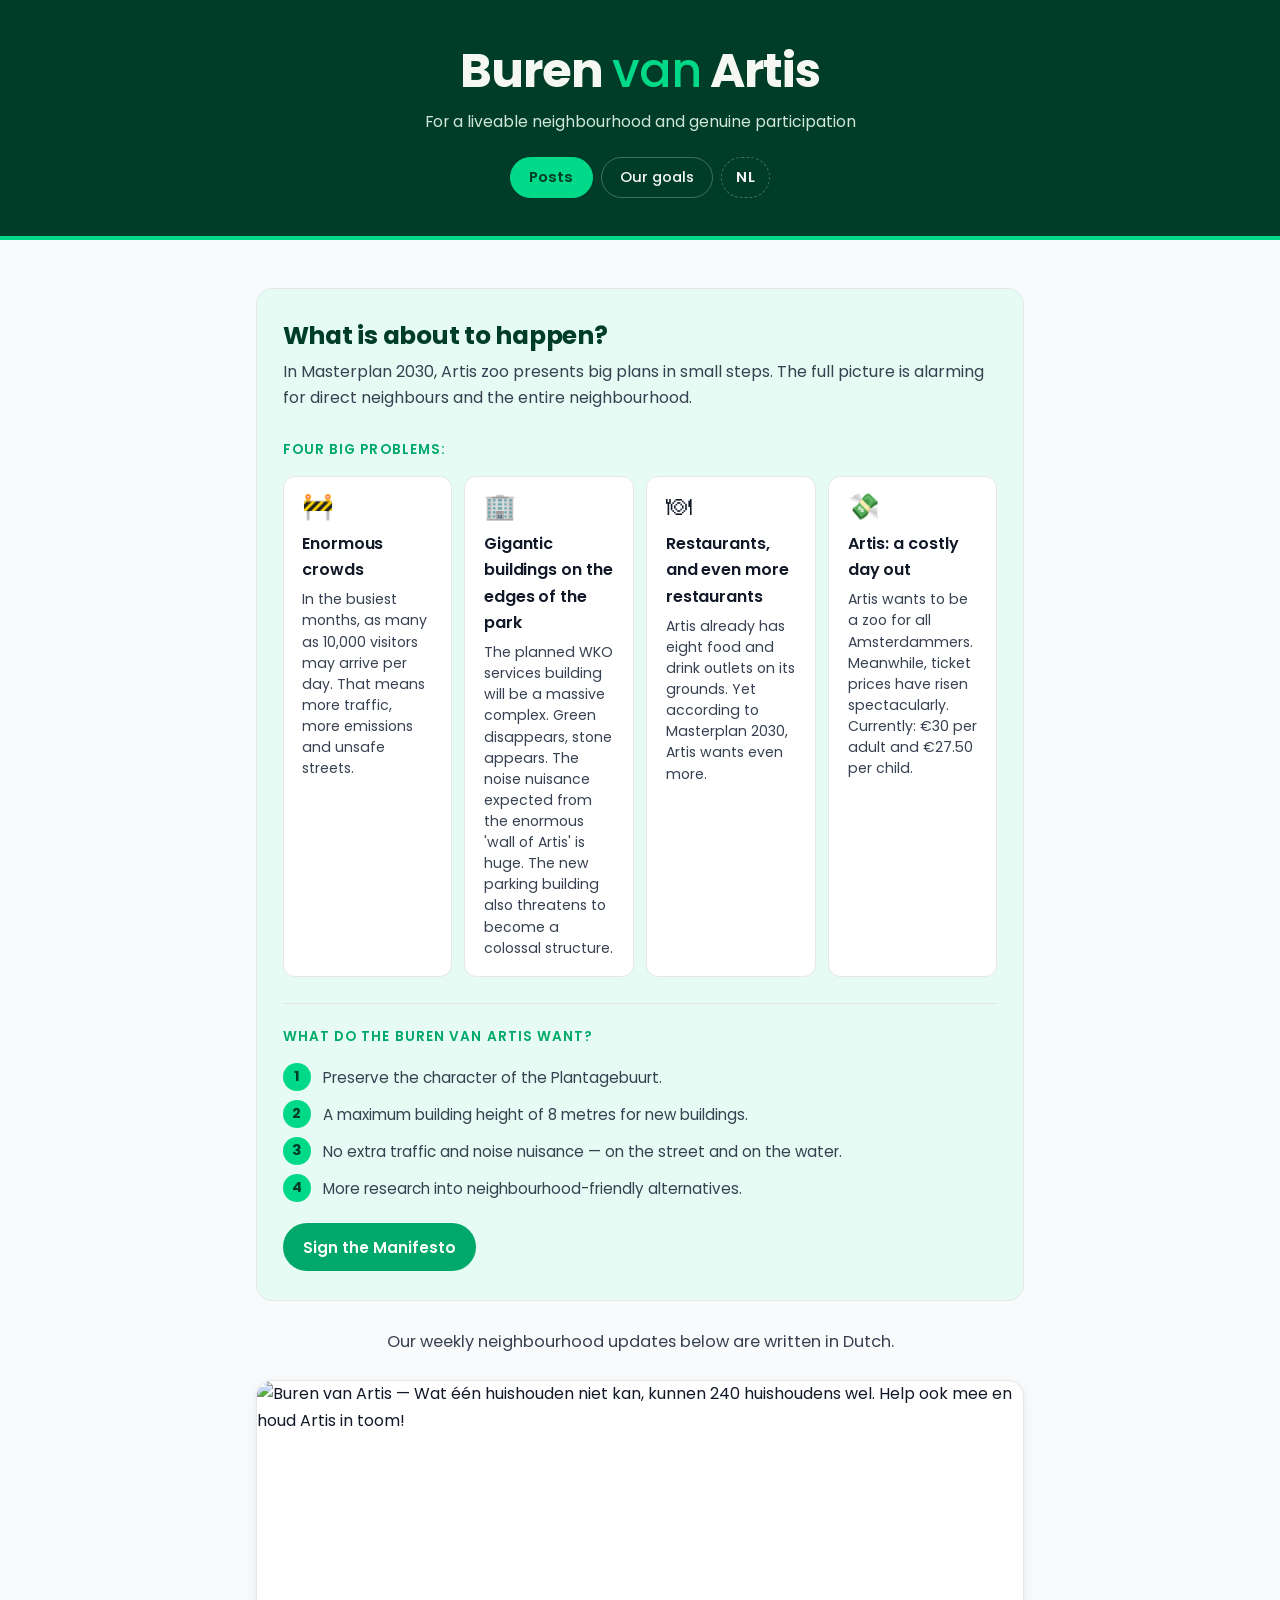
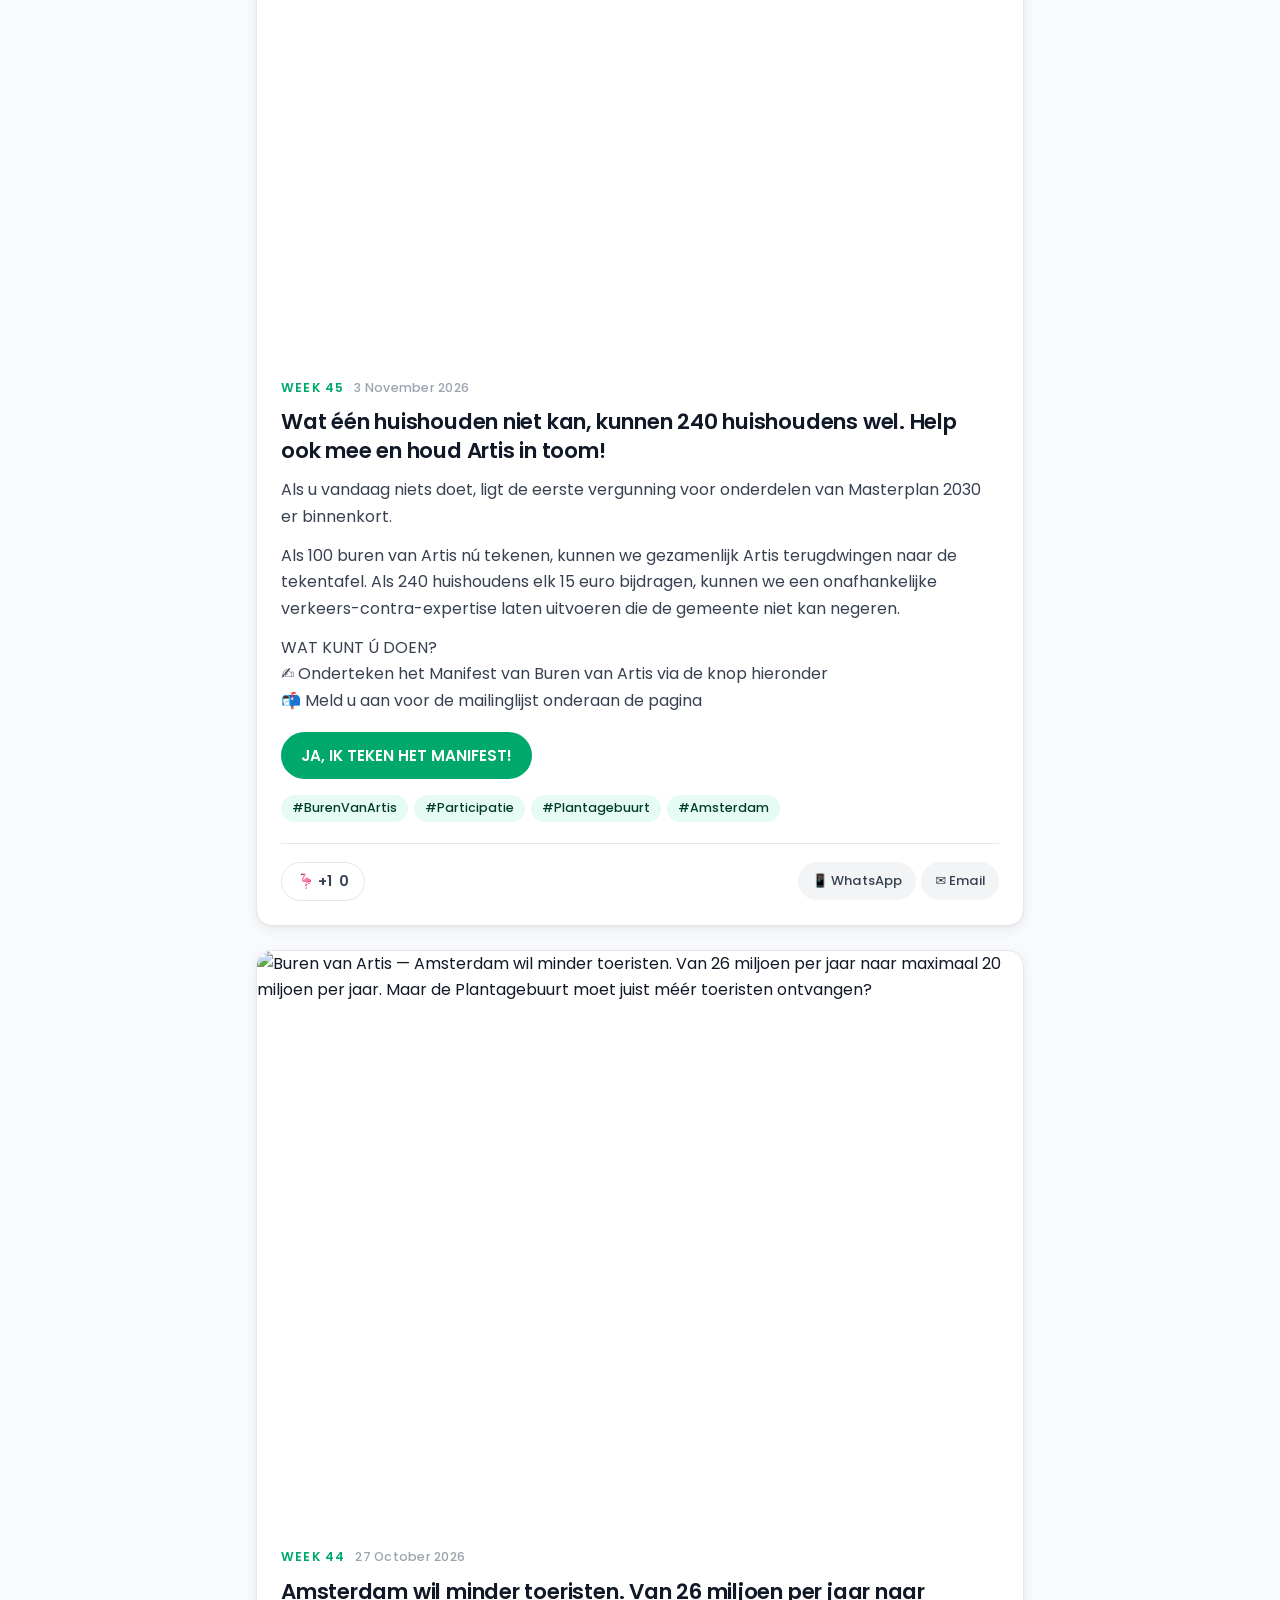
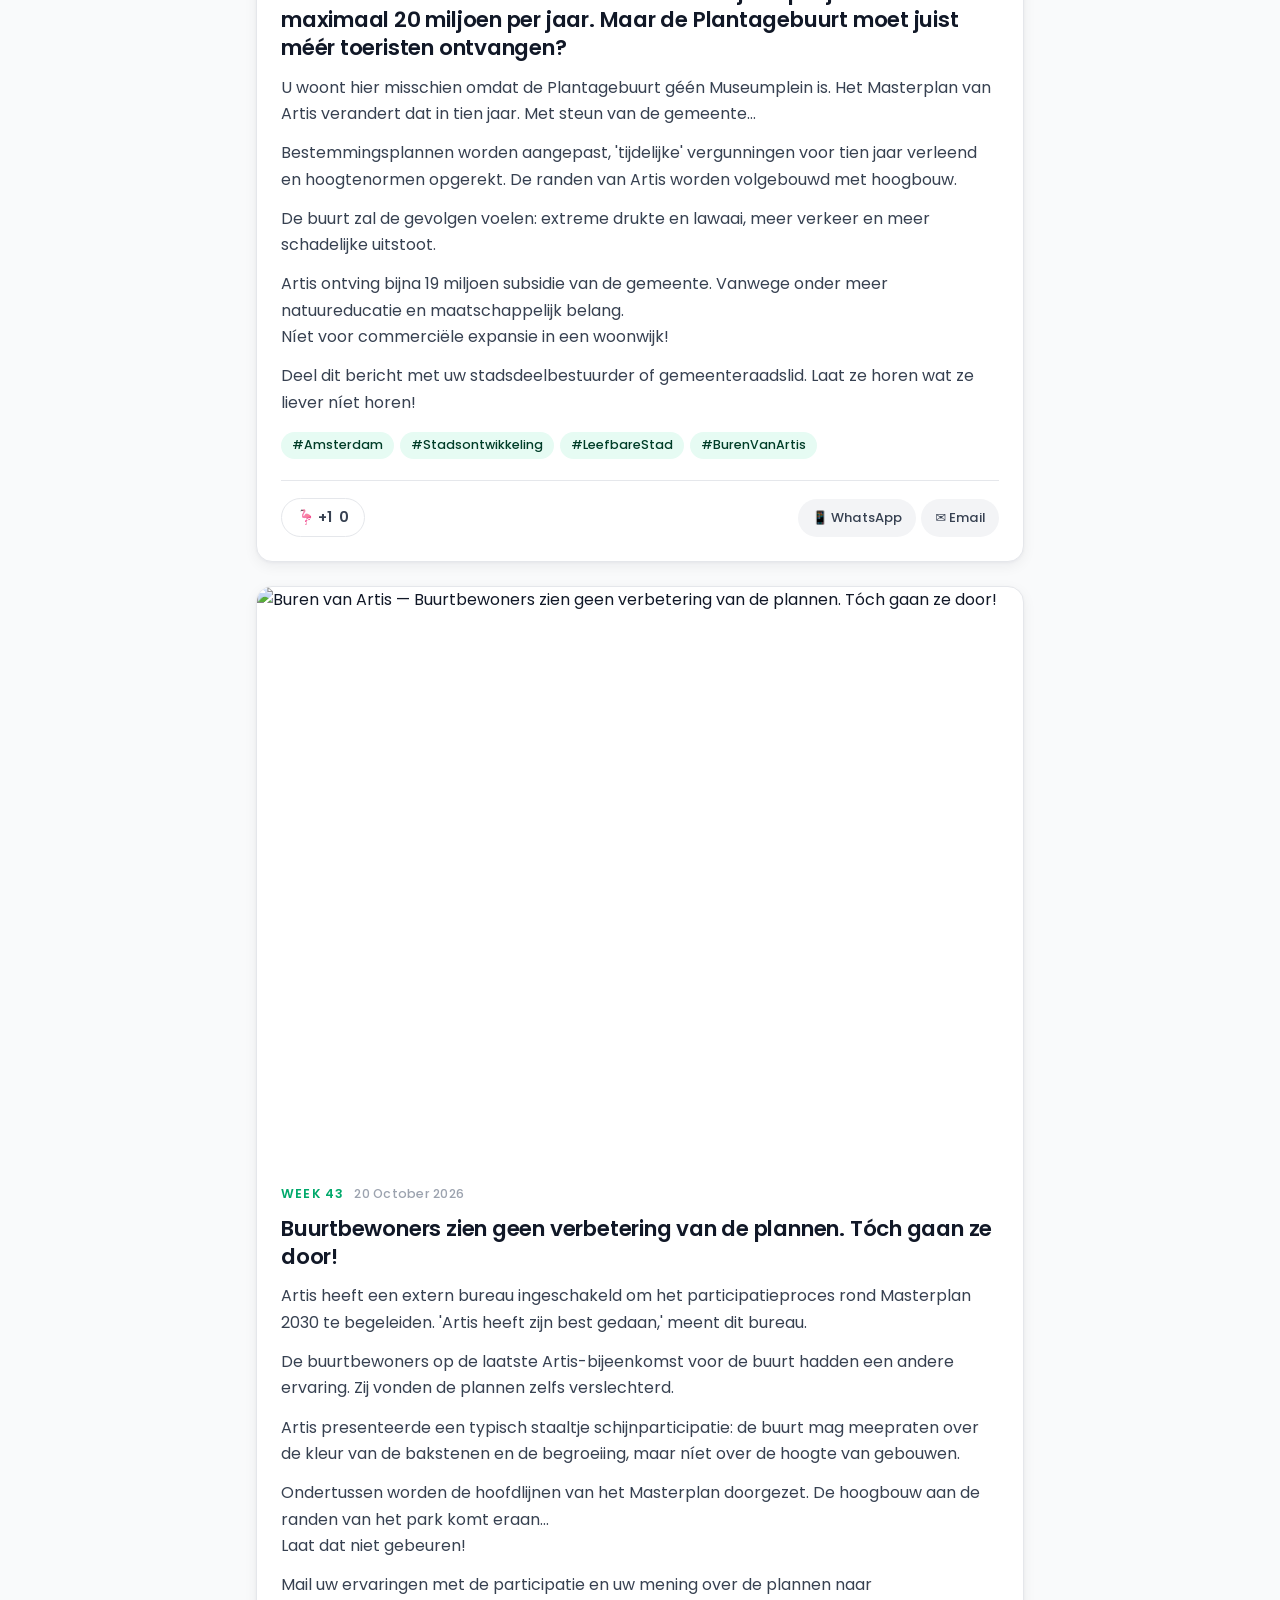
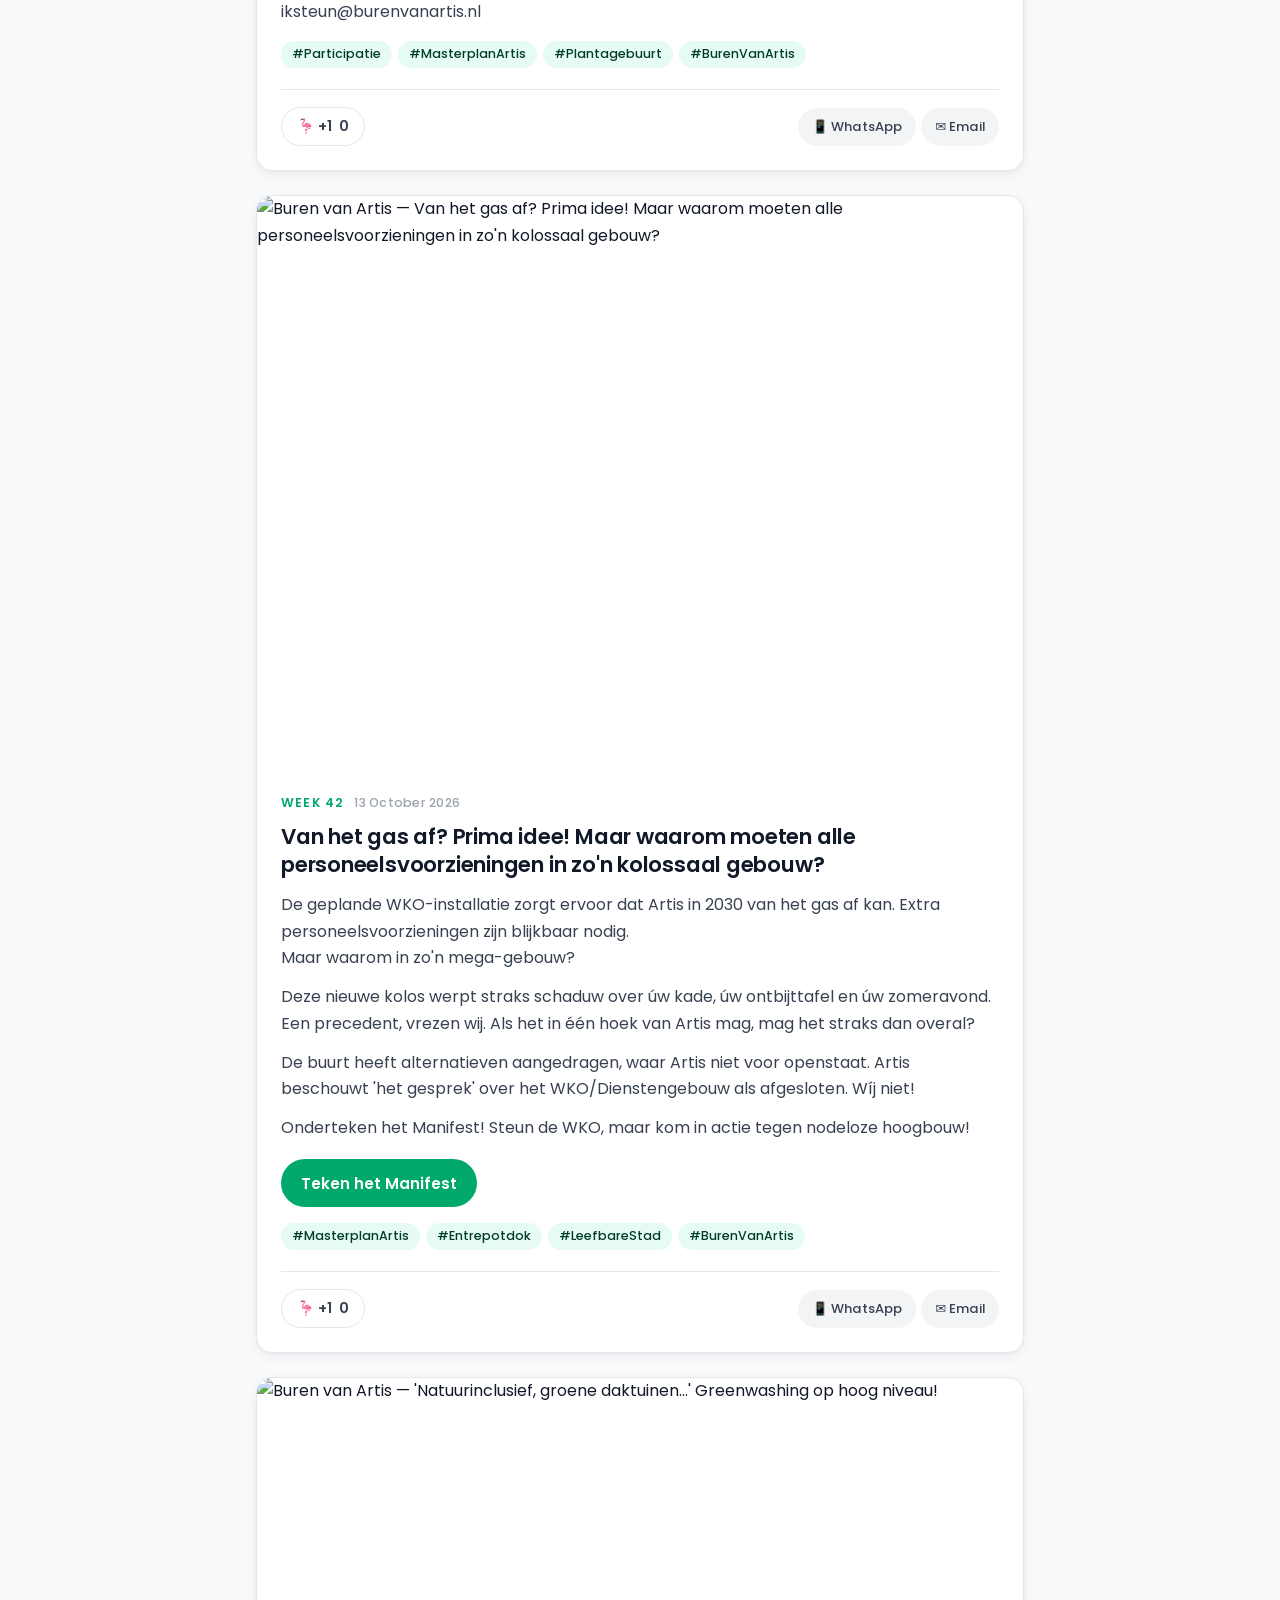
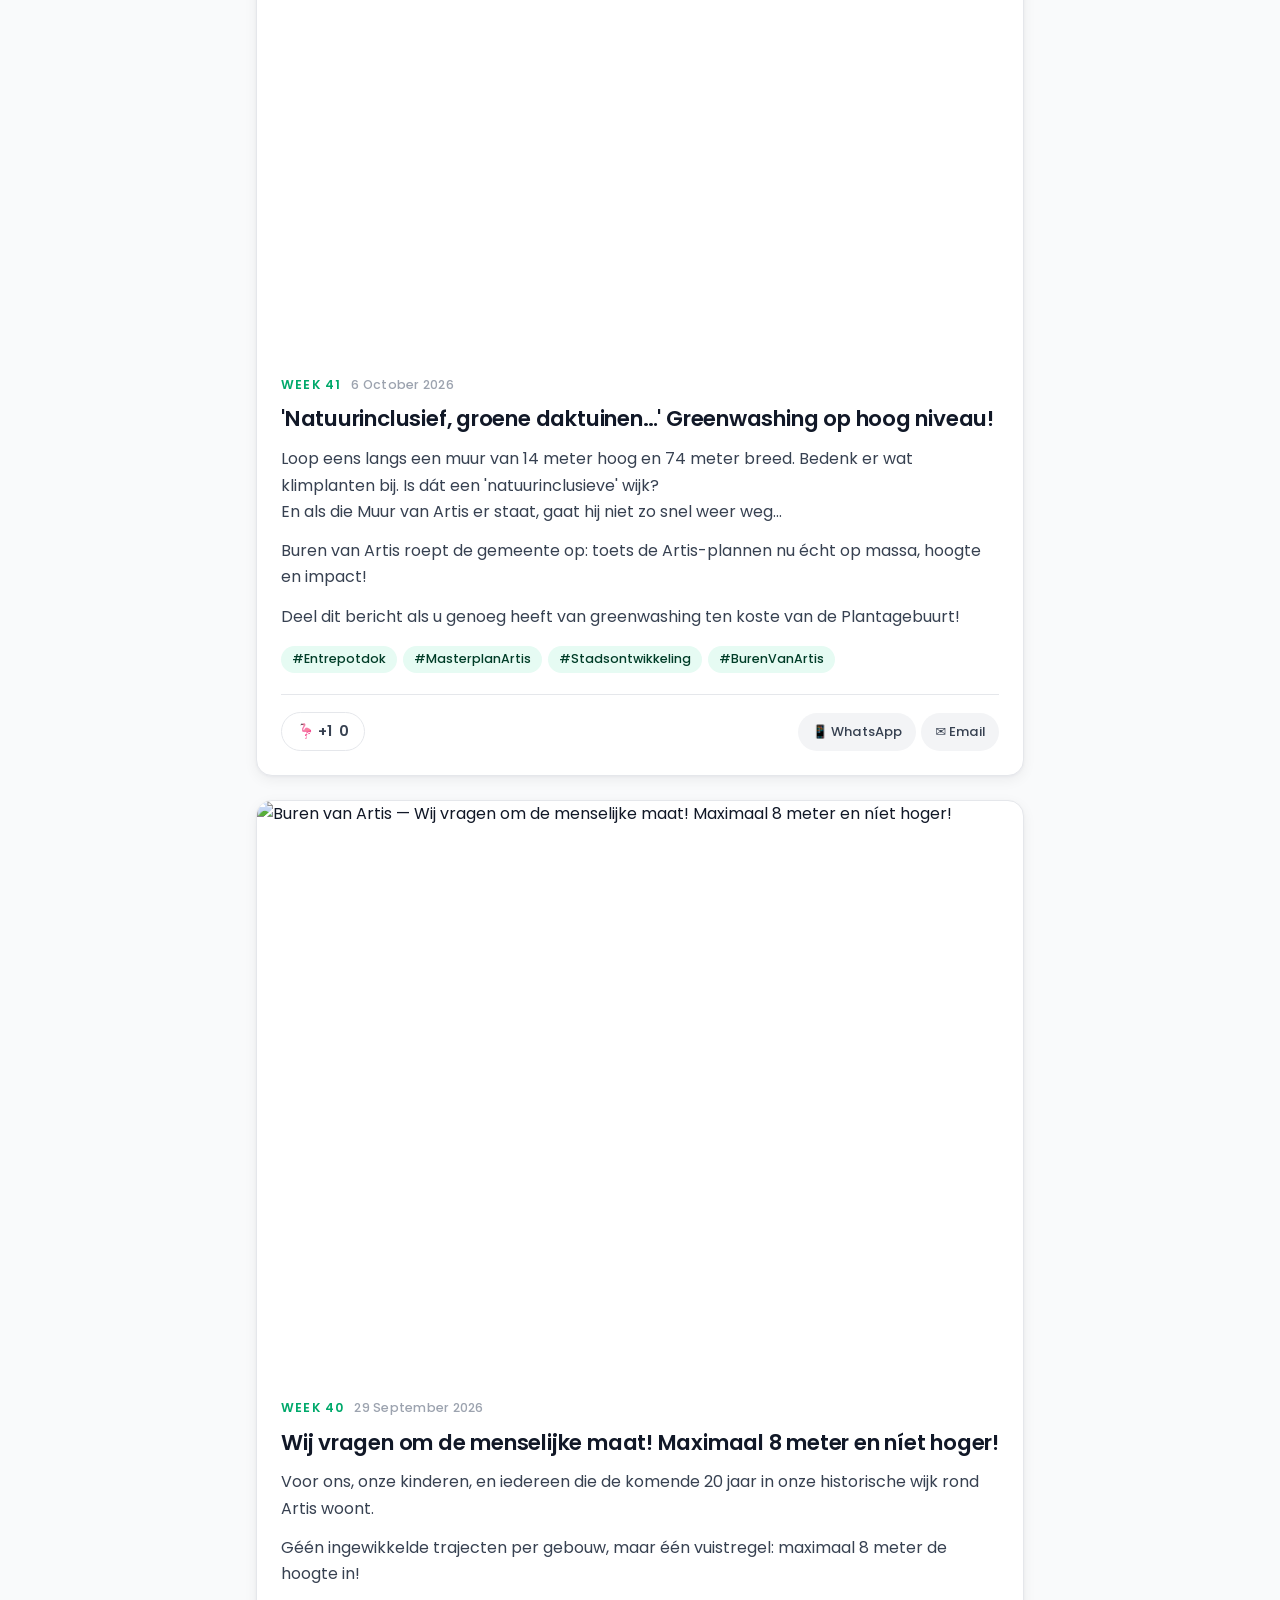
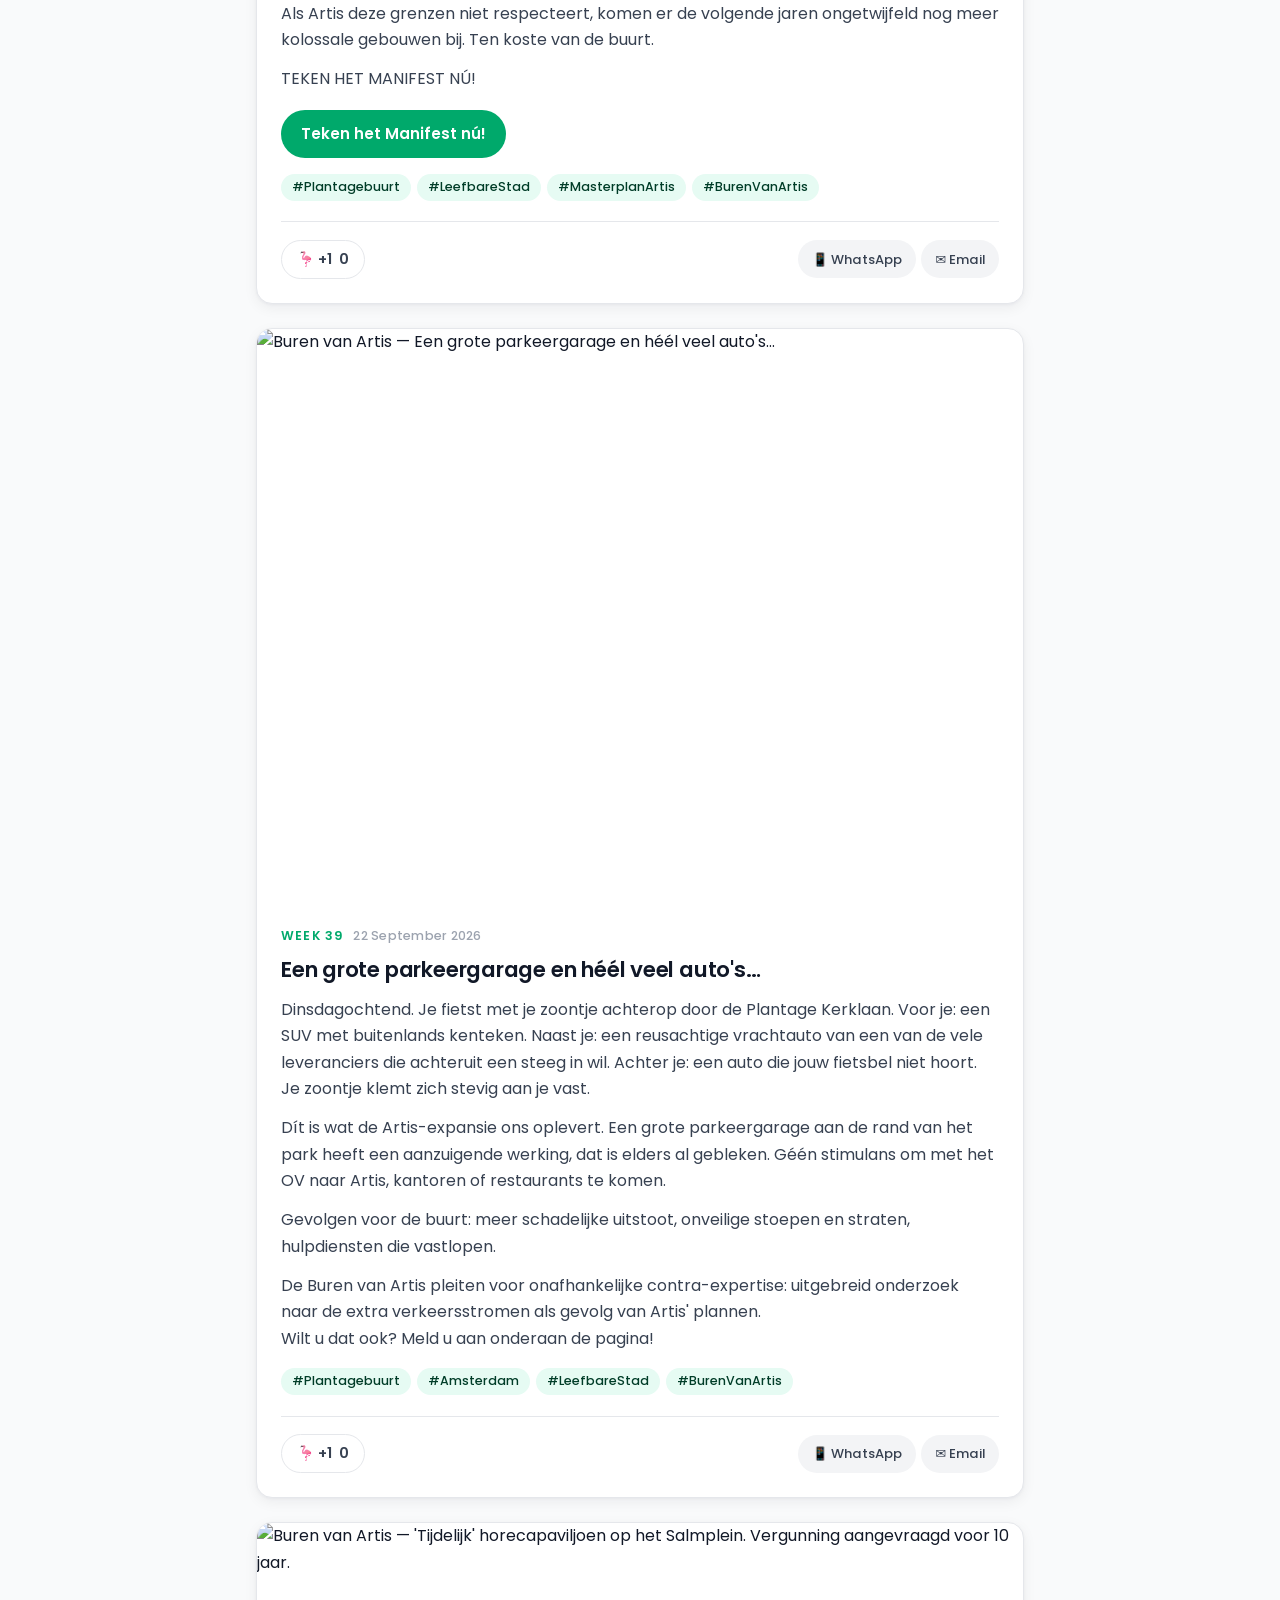
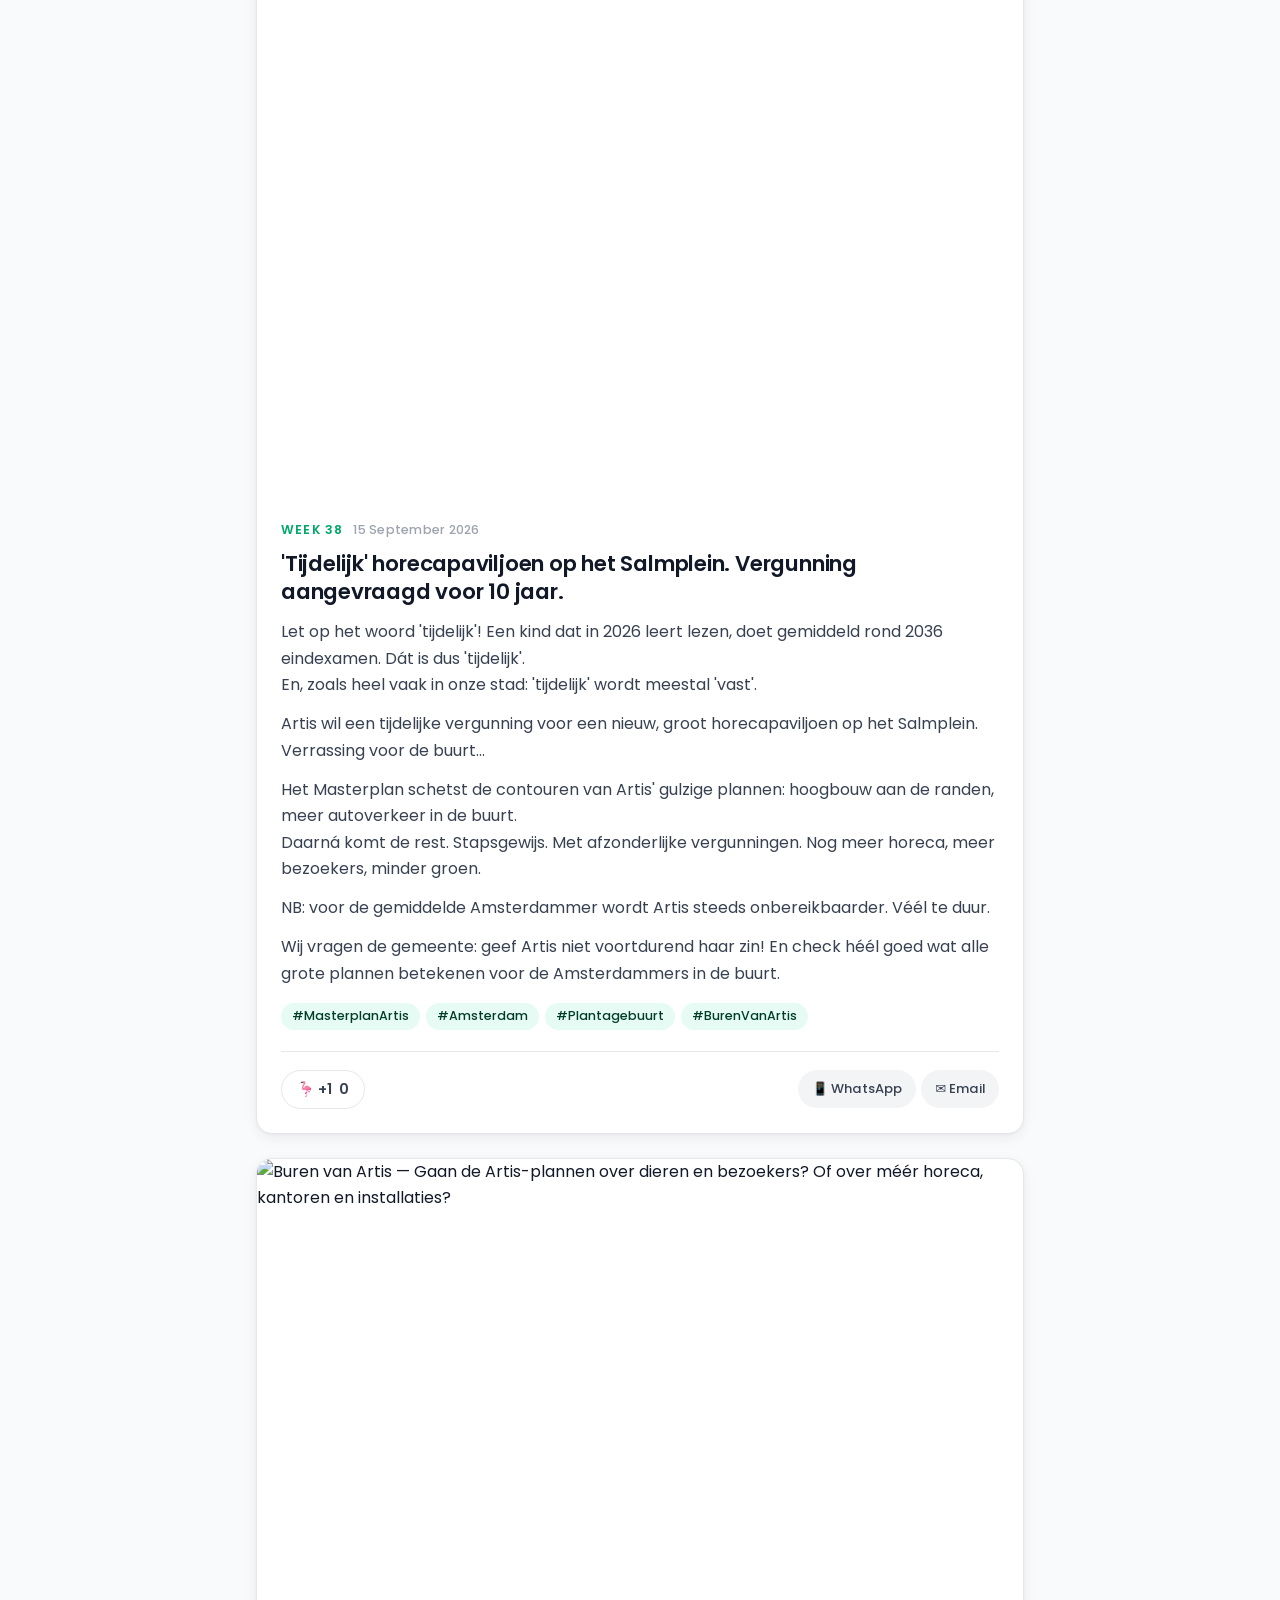
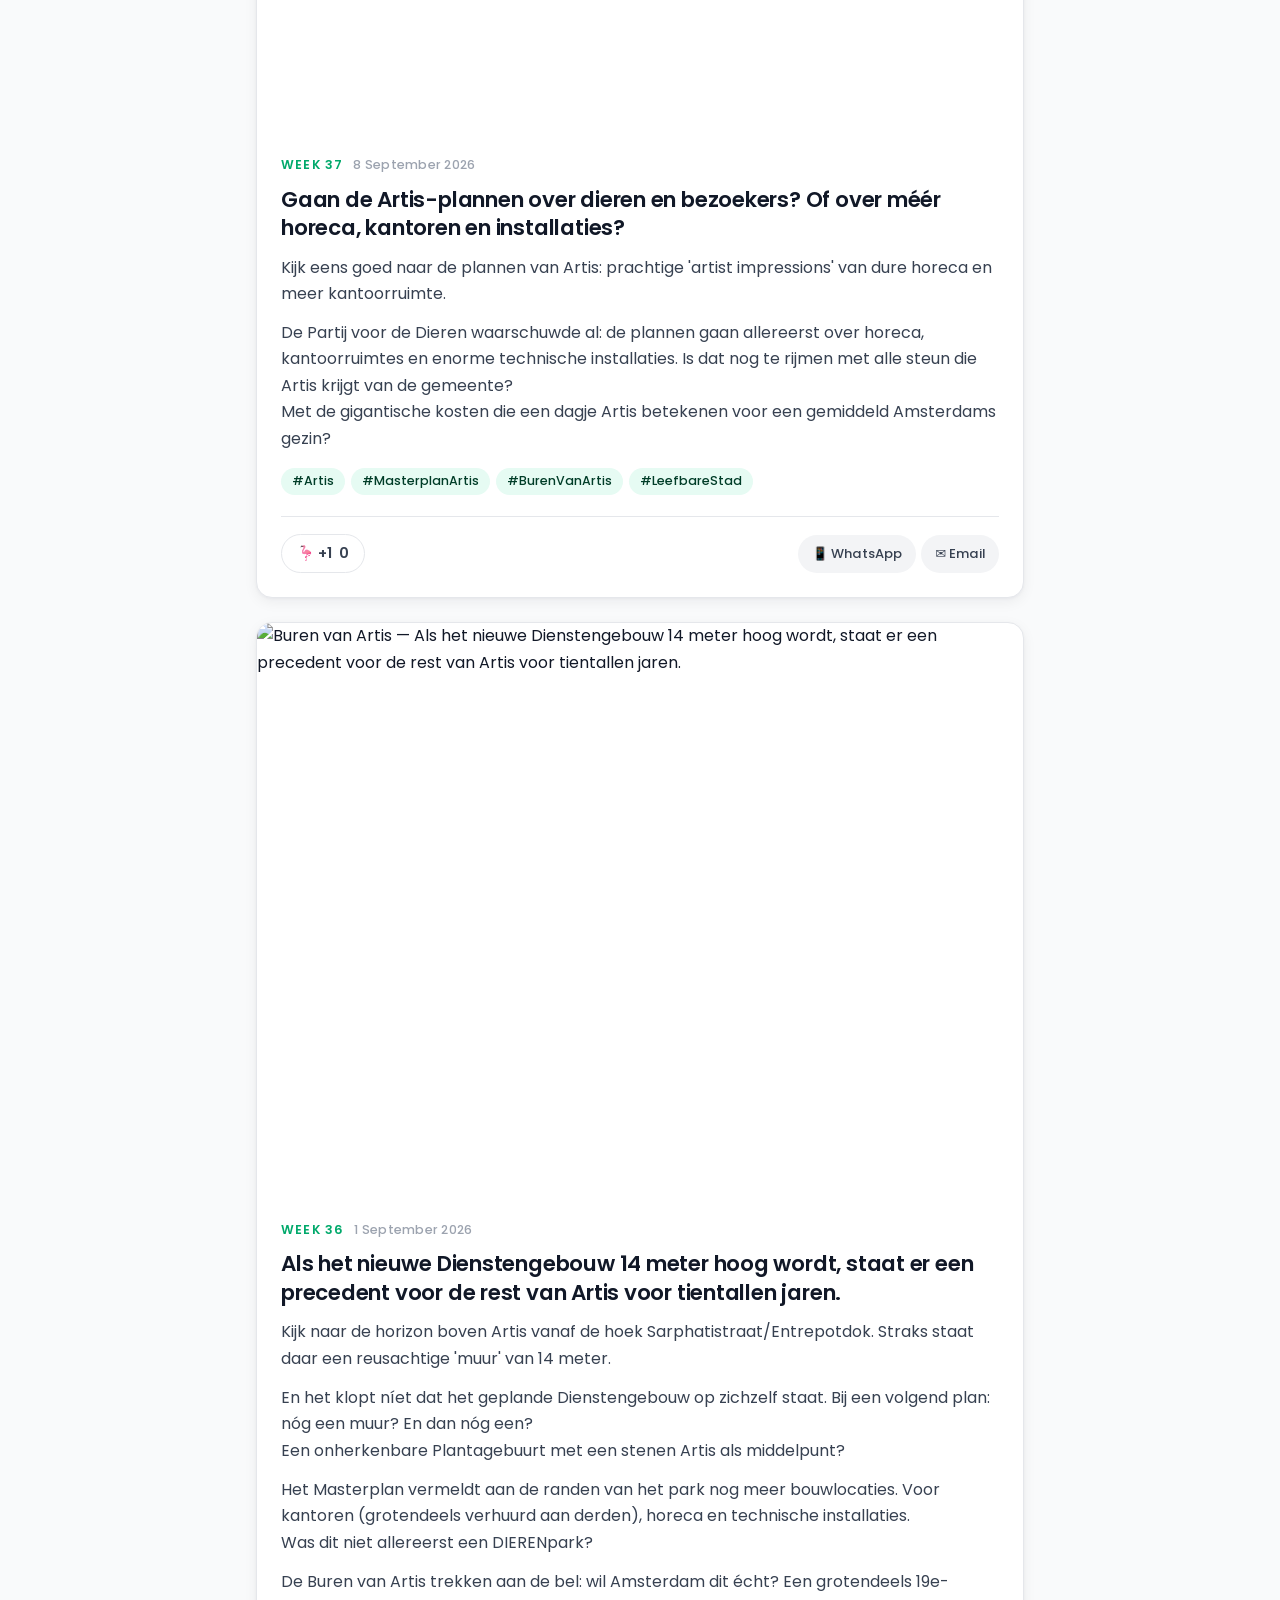
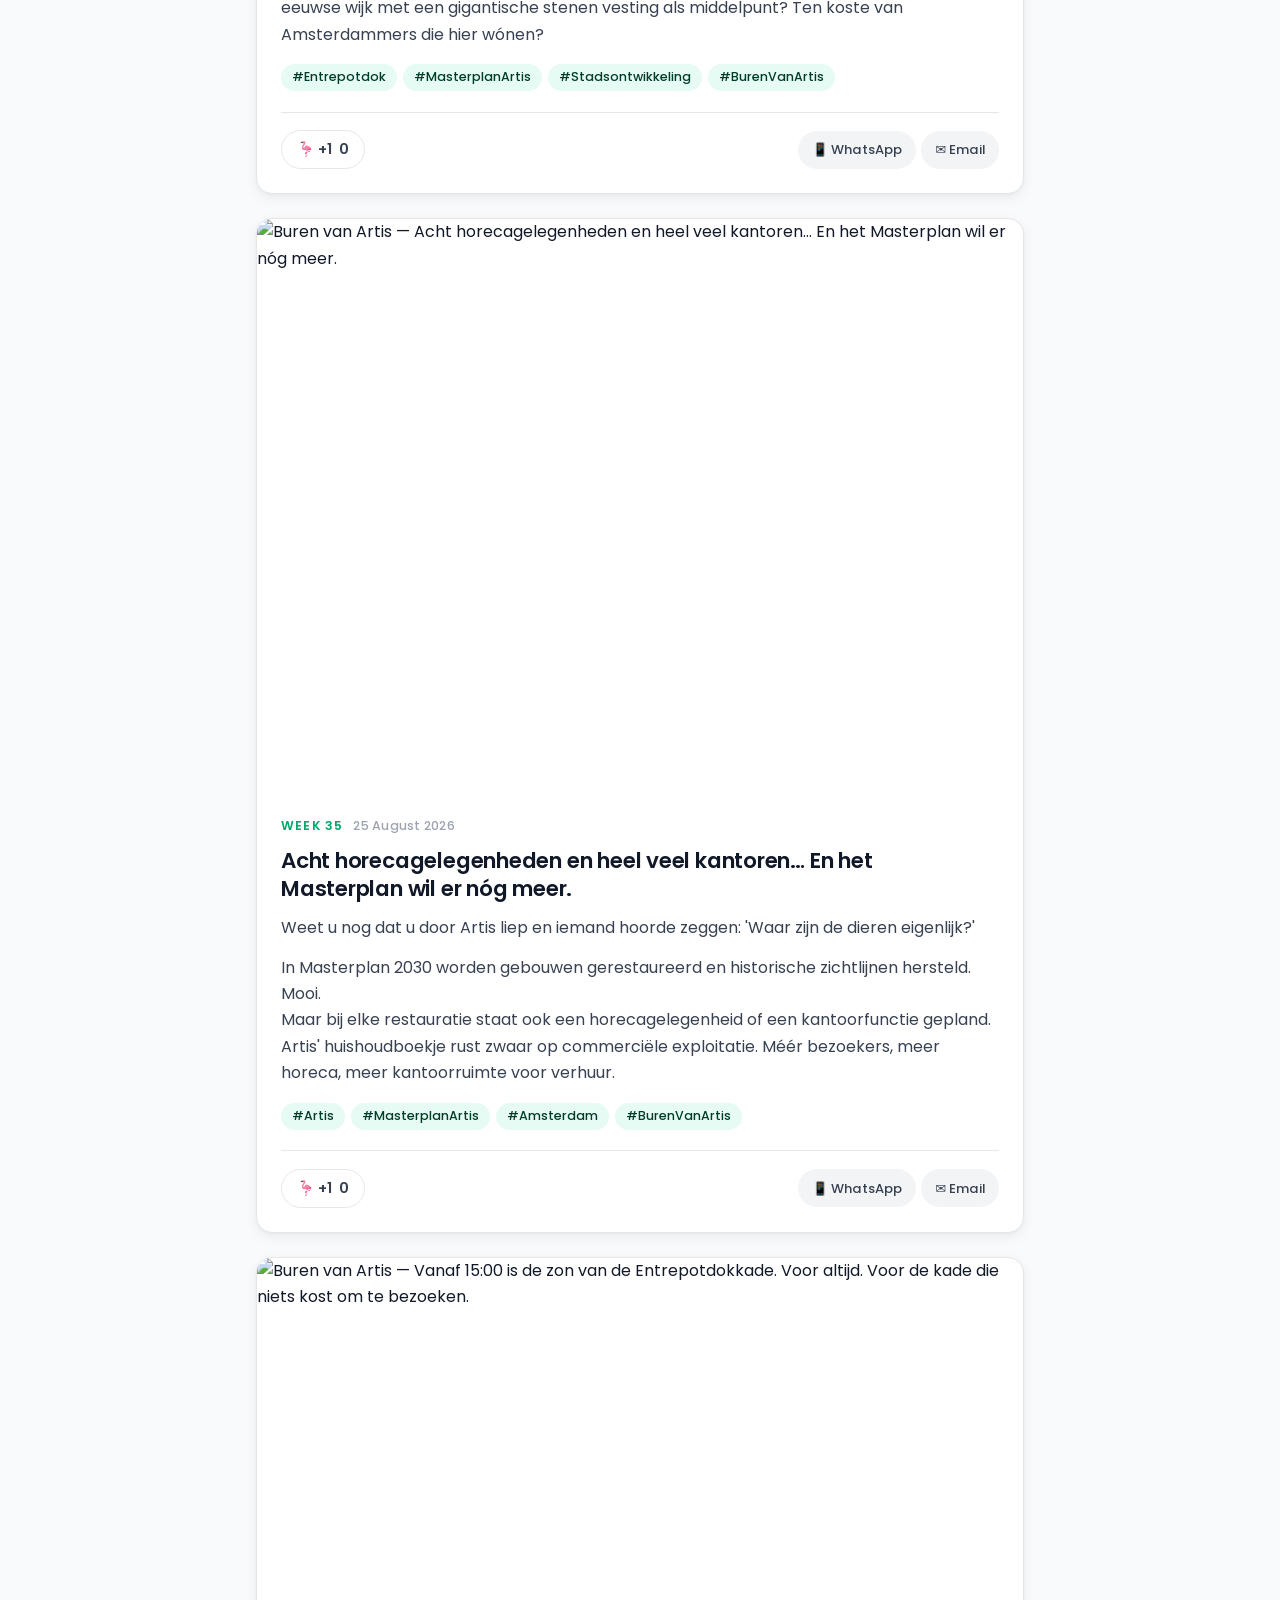
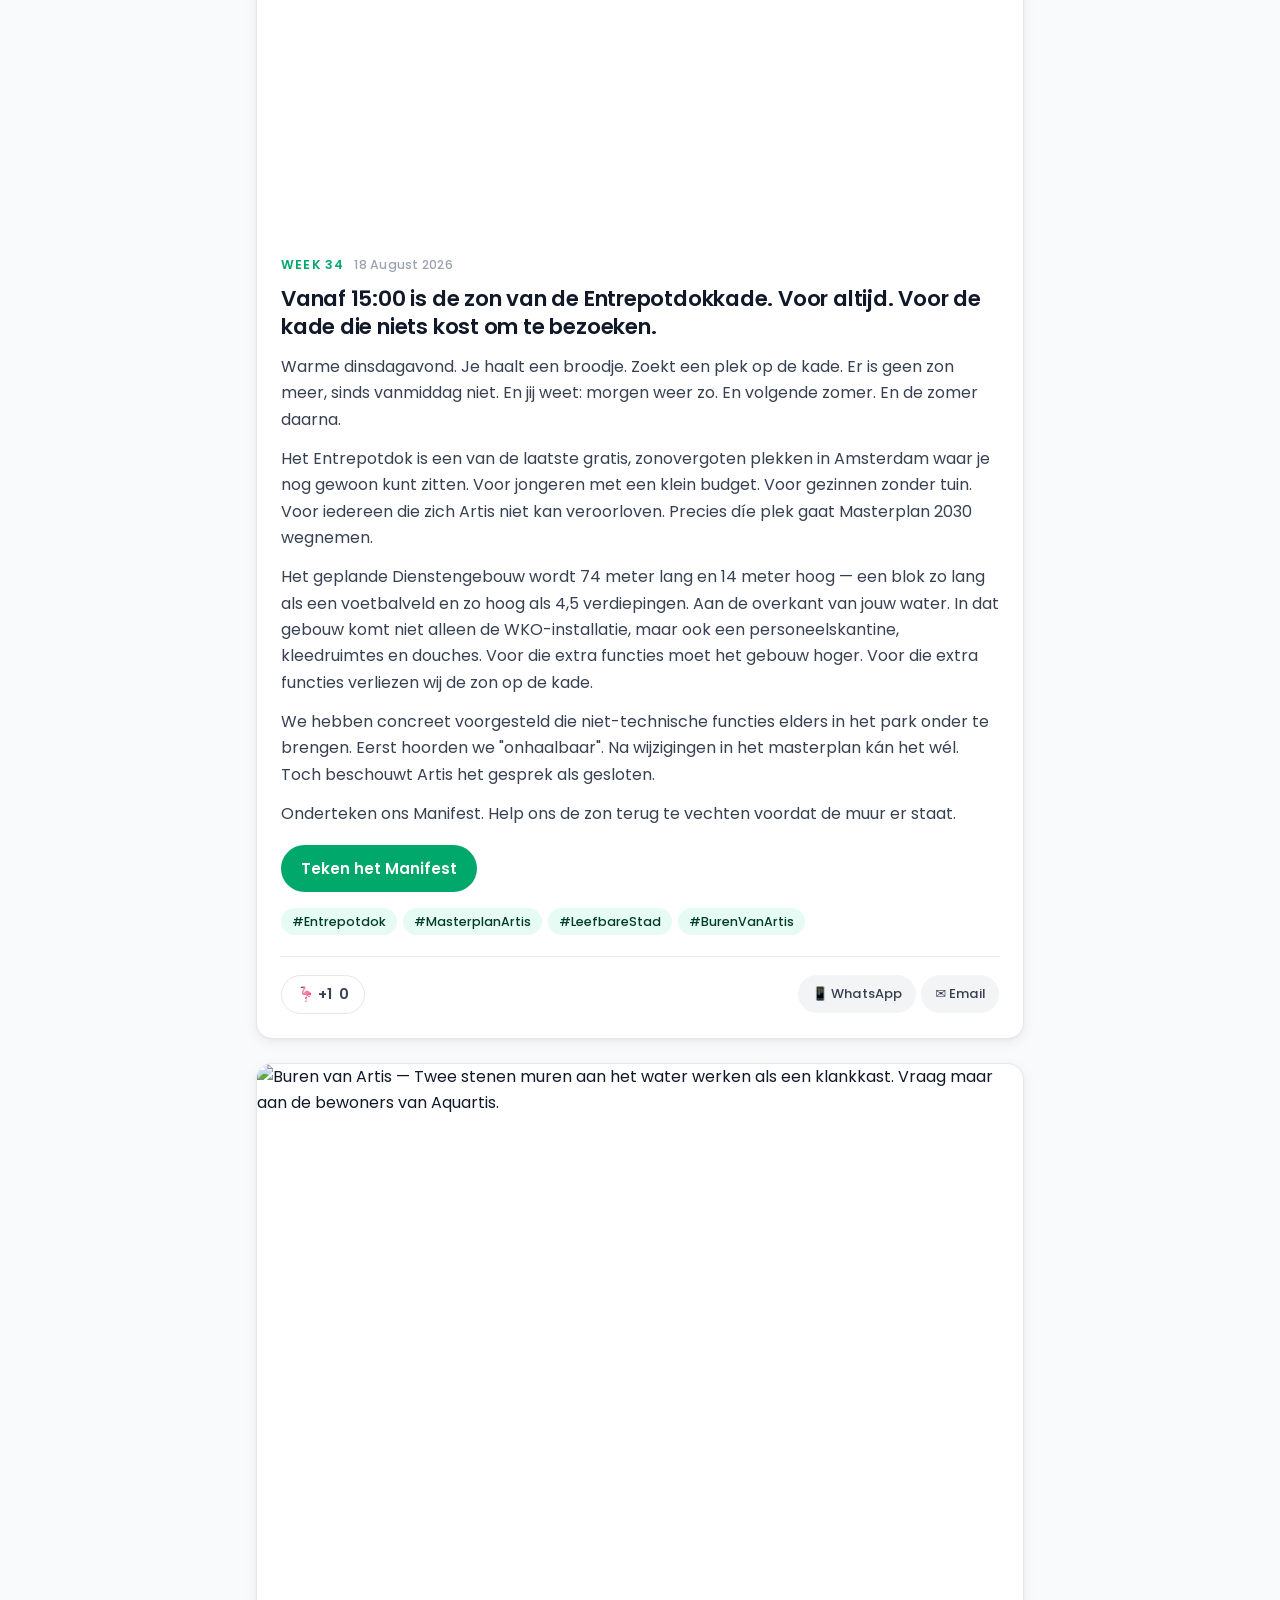
==== commit 4563e692: "Rework hero section narrative and sync manifest asks list - Hero section (index.html): new question " ====
--- a/en/index.html
+++ b/en/index.html
@@ -110,10 +110,10 @@
     <div class="eisen-blok">
       <h3 class="eisen-kop">What do the Buren van Artis want?</h3>
       <ol class="eisen">
-        <li><span>1</span><p><strong>A liveable neighbourhood!</strong></p></li>
-        <li><span>2</span><p>No new buildings higher than 8 metres on the edges of the park.</p></li>
-        <li><span>3</span><p>Priority for existing and new greenery.</p></li>
-        <li><span>4</span><p>No higher ticket prices and no more restaurants.</p></li>
+        <li><span>1</span><p>Preserve the character of the Plantagebuurt.</p></li>
+        <li><span>2</span><p>A maximum building height of 8 metres for new buildings.</p></li>
+        <li><span>3</span><p>No extra traffic and noise nuisance — on the street and on the water.</p></li>
+        <li><span>4</span><p>More research into neighbourhood-friendly alternatives.</p></li>
       </ol>
       <div class="hero-acties">
         <a class="knop" id="hero-manifest" href="#" target="_blank" rel="noopener">Sign the Manifesto</a>
@@ -130,13 +130,13 @@
     <h2>Sign the Manifesto — Preserve the Plantagebuurt</h2>
     <p id="manifest-teller" class="manifest-teller"></p>
     <ul class="manifest-eisen">
-      <li><span>1</span><p><strong>A liveable neighbourhood!</strong></p></li>
-      <li><span>2</span><p>No new buildings higher than 8 metres on the edges of the park.</p></li>
-      <li><span>3</span><p>Priority for existing and new greenery.</p></li>
-      <li><span>4</span><p>No higher ticket prices and no more restaurants.</p></li>
+      <li><span>1</span><p>Preserve the character of the Plantagebuurt.</p></li>
+      <li><span>2</span><p>A maximum building height of 8 metres for new buildings.</p></li>
+      <li><span>3</span><p>No extra traffic and noise nuisance — on the street and on the water.</p></li>
+      <li><span>4</span><p>More research into neighbourhood-friendly alternatives.</p></li>
     </ul>
     <div id="manifest-formulier">
-      <h3 style="color:#fff;font-weight:600;font-size:1rem;margin:0 0 1rem">I demand a liveable neighbourhood:</h3>
+      <h3 style="color:#fff;font-weight:600;font-size:1rem;margin:0 0 1rem">I demand preservation of the Plantagebuurt:</h3>
       <form id="manifest-form" class="manifest-grid" novalidate>
         <label>First name <input type="text" name="voornaam" autocomplete="given-name" placeholder="Jan" required></label>
         <label>Last name <input type="text" name="achternaam" autocomplete="family-name" placeholder="Jansen" required></label>
--- a/stijl.css
+++ b/stijl.css
@@ -263,9 +263,26 @@
   margin:0 0 .5rem; color:var(--groen-diep); letter-spacing:-.01em;
 }
 .hero-lead{
-  margin:0 0 1.5rem; color:var(--grijs-donker);
-  font-size:1rem; max-width:52ch;
-}
+  margin:0 0 1.7rem; color:var(--grijs-donker);
+  font-size:1rem;
+}
+.groei-lijst{
+  list-style:none; padding:0; margin:0 0 1.6rem;
+  display:flex; flex-direction:column;
+}
+.groei-lijst li{
+  display:flex; align-items:flex-start; gap:.65rem;
+  padding:.7rem 0; border-bottom:1px solid var(--grijs-licht);
+}
+.groei-lijst li:last-child{border-bottom:0}
+.groei-icon{
+  flex-shrink:0; font-size:1.05rem; line-height:1.5;
+  width:1.4rem; text-align:center;
+}
+.groei-lijst p{margin:0; font-size:.92rem; line-height:1.55}
+.groei-lijst strong{color:var(--tekst); font-weight:600}
+.groei-lijst .detail{color:var(--grijs-donker)}
+
 .dreigt-grid{
   display:grid; grid-template-columns:repeat(auto-fit,minmax(160px,1fr));
   gap:.8rem; margin-bottom:1.6rem;
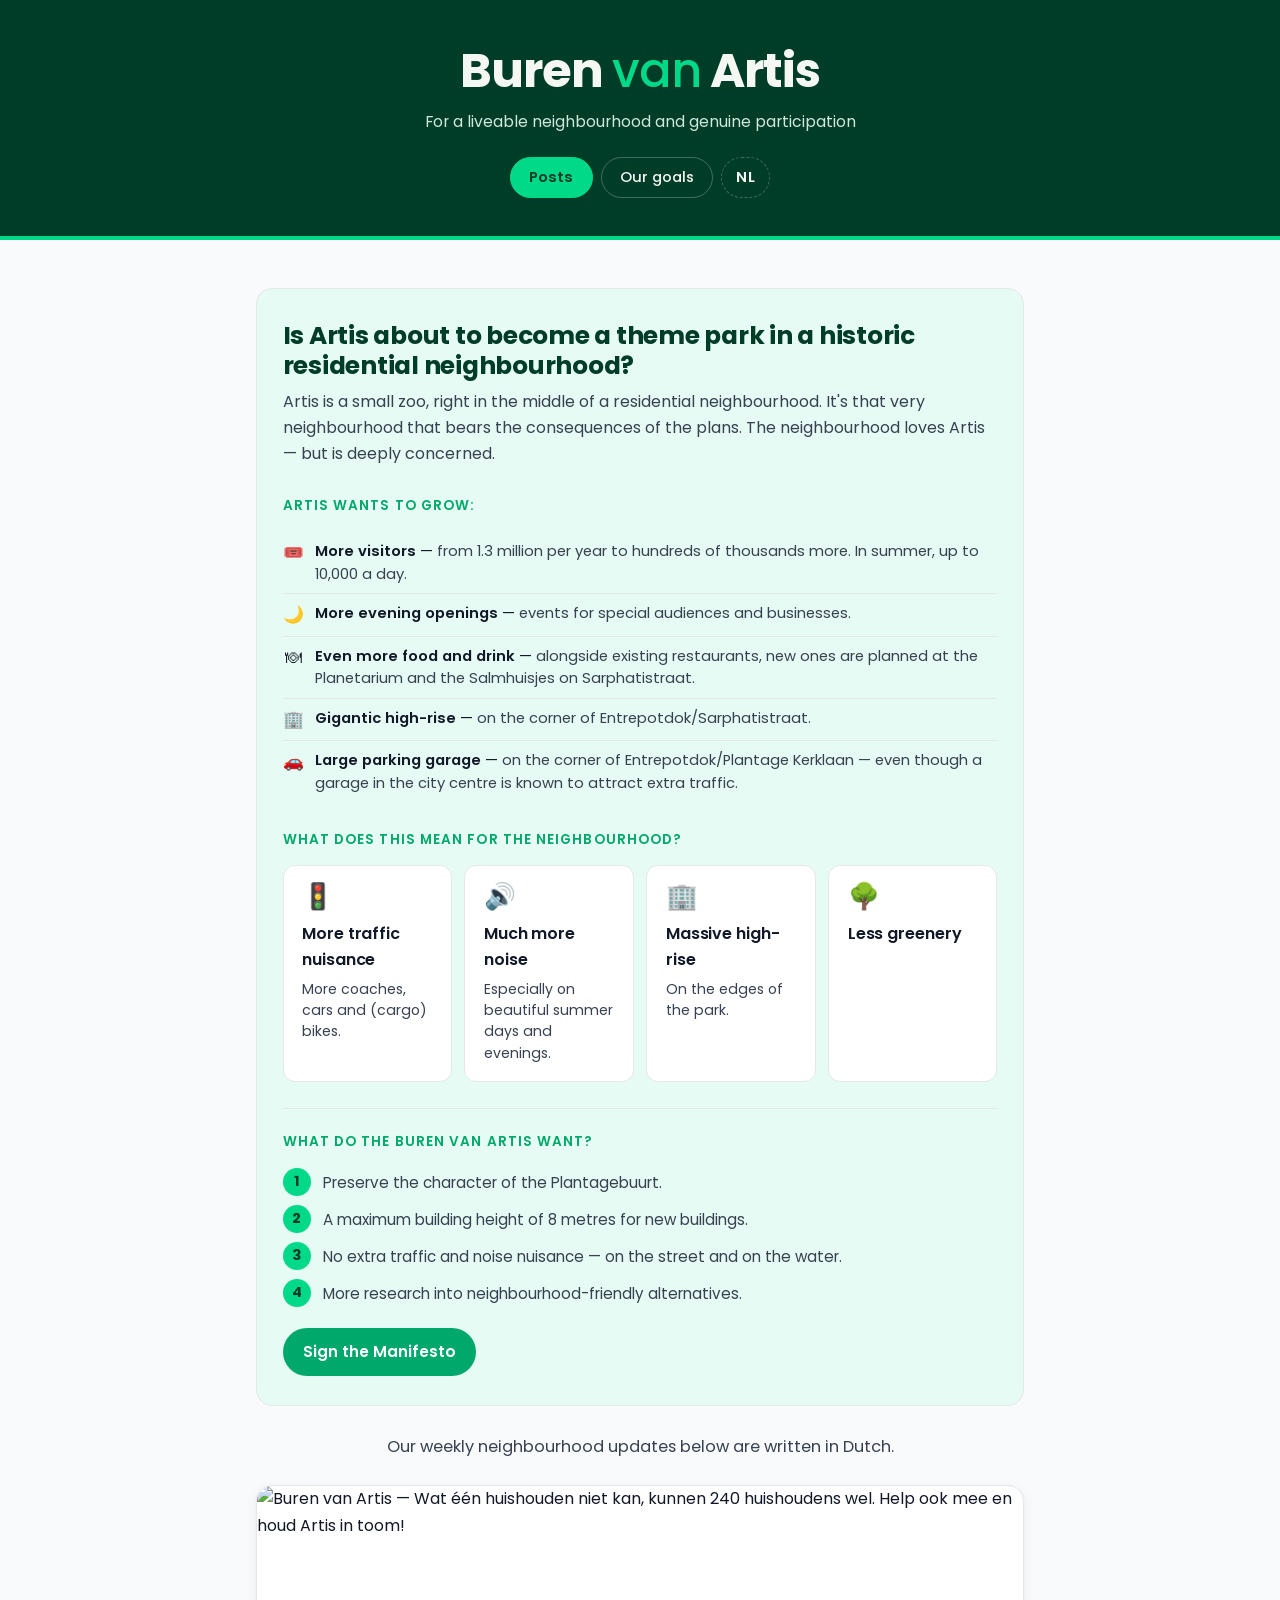
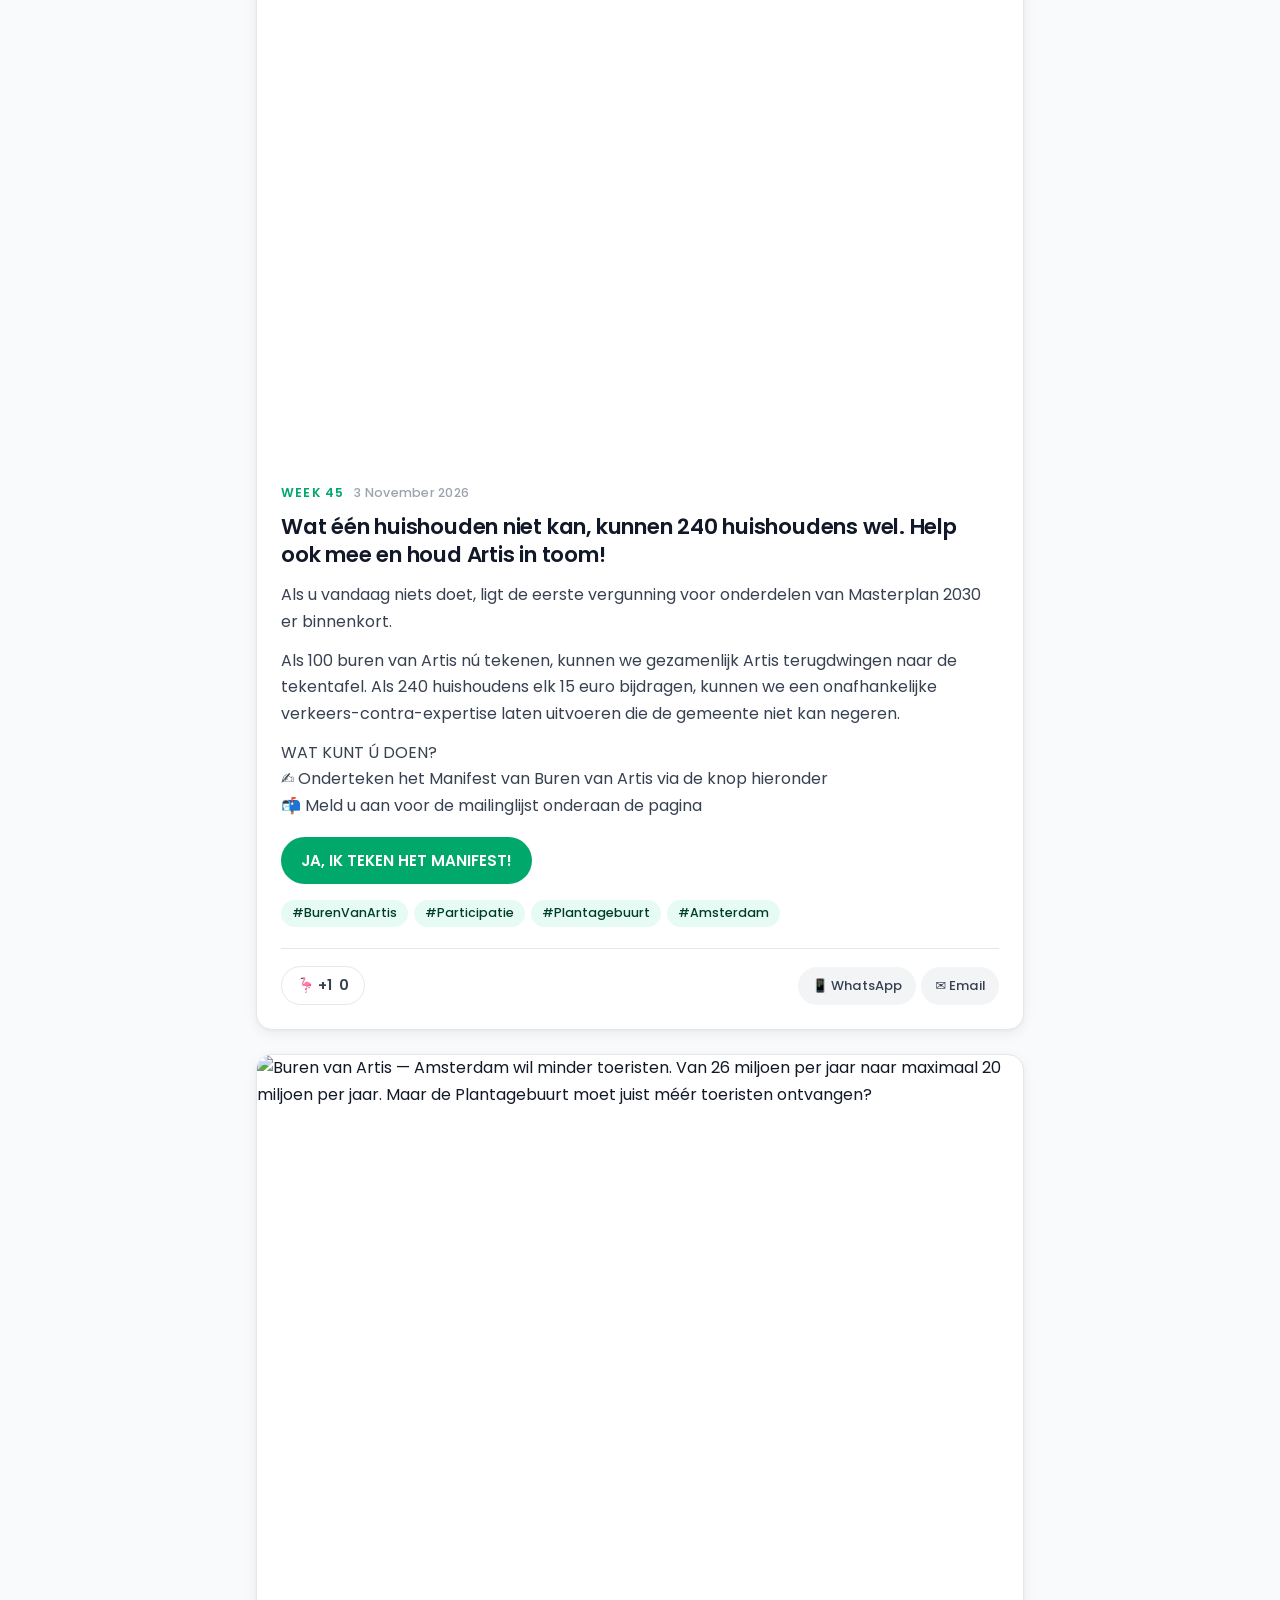
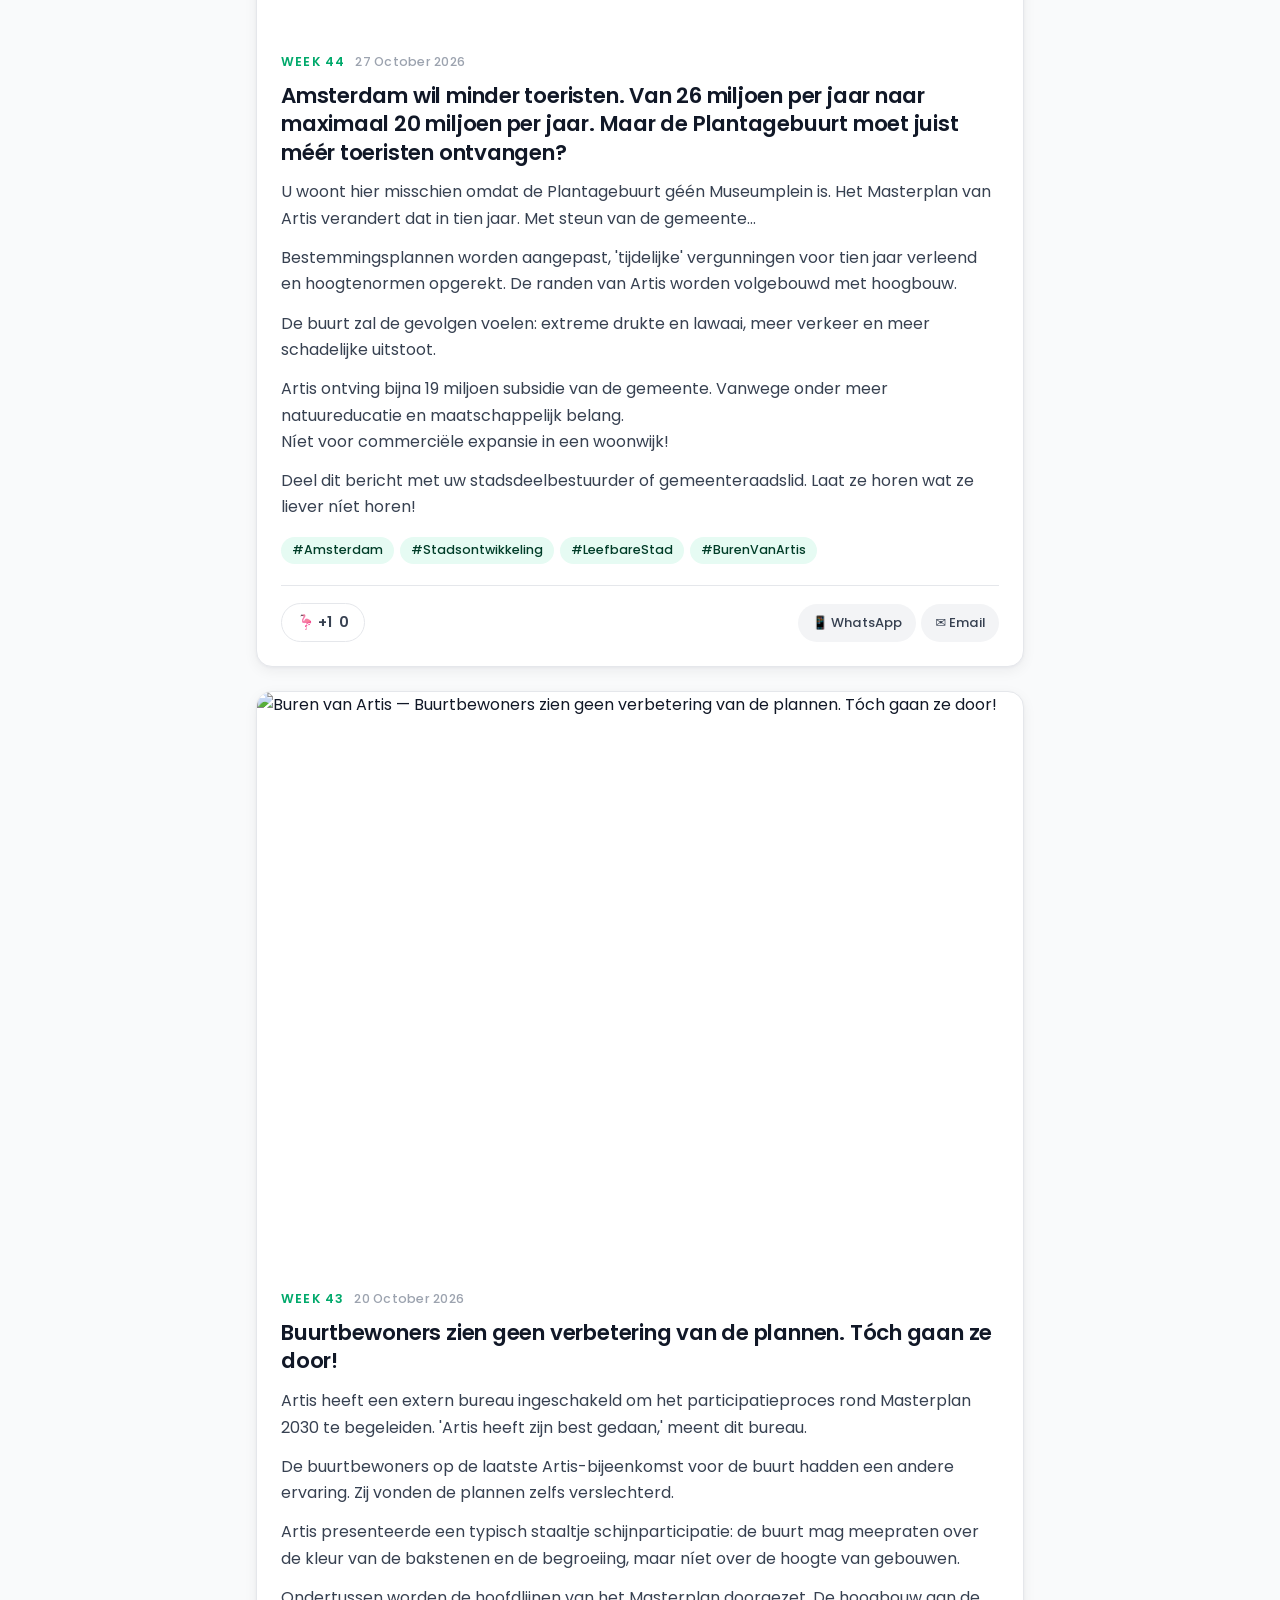
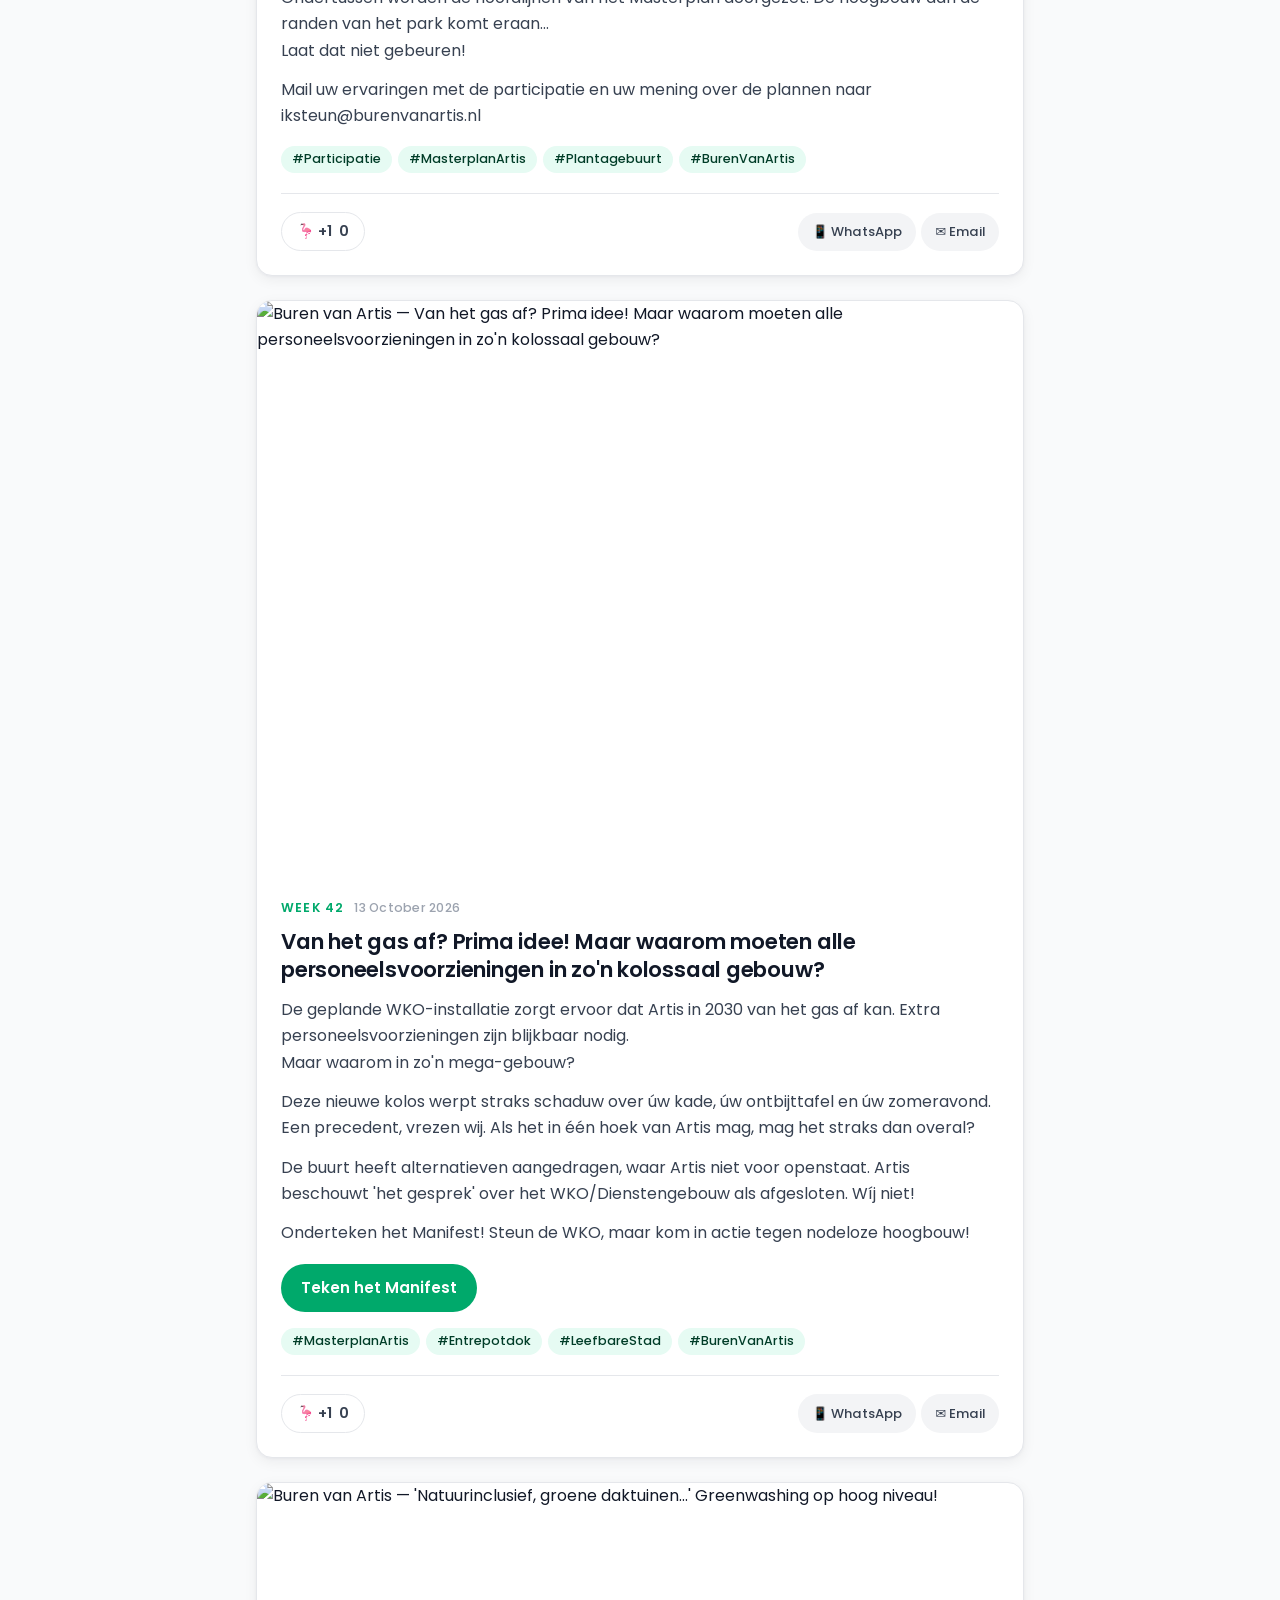
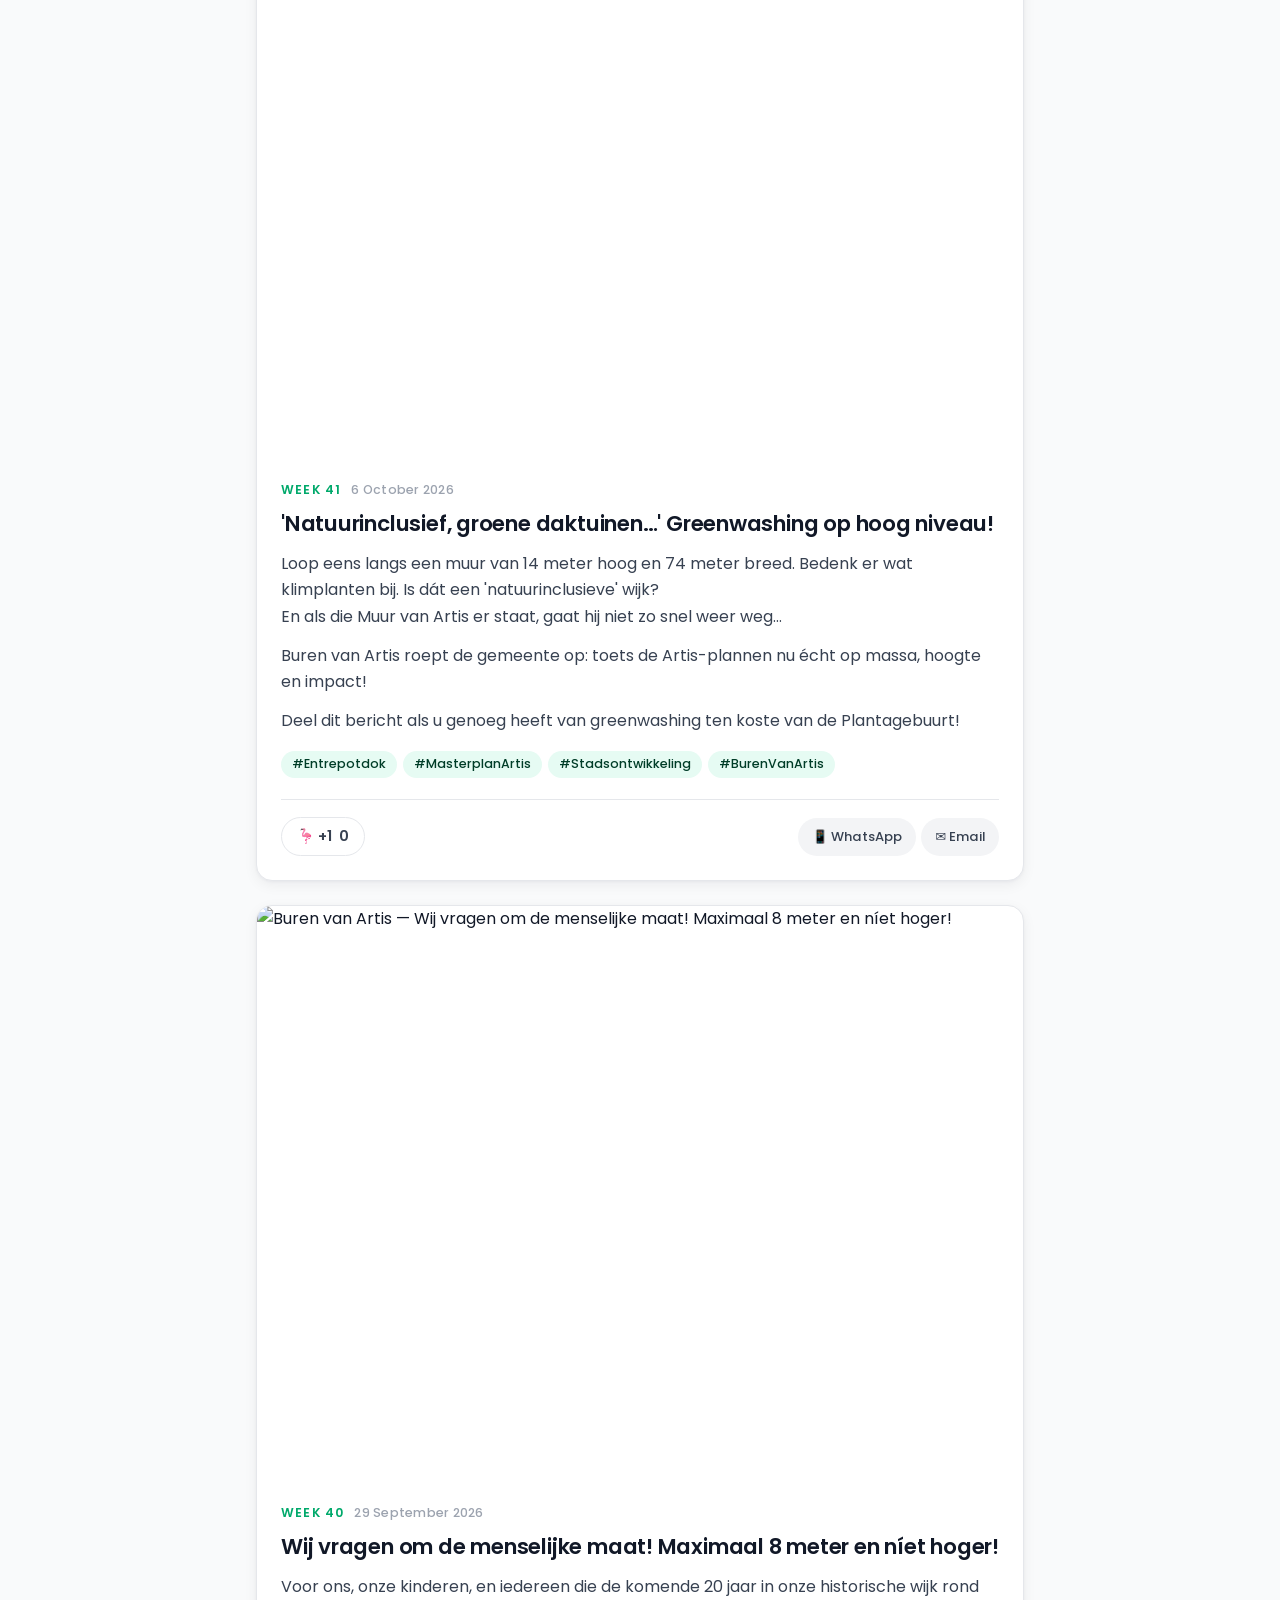
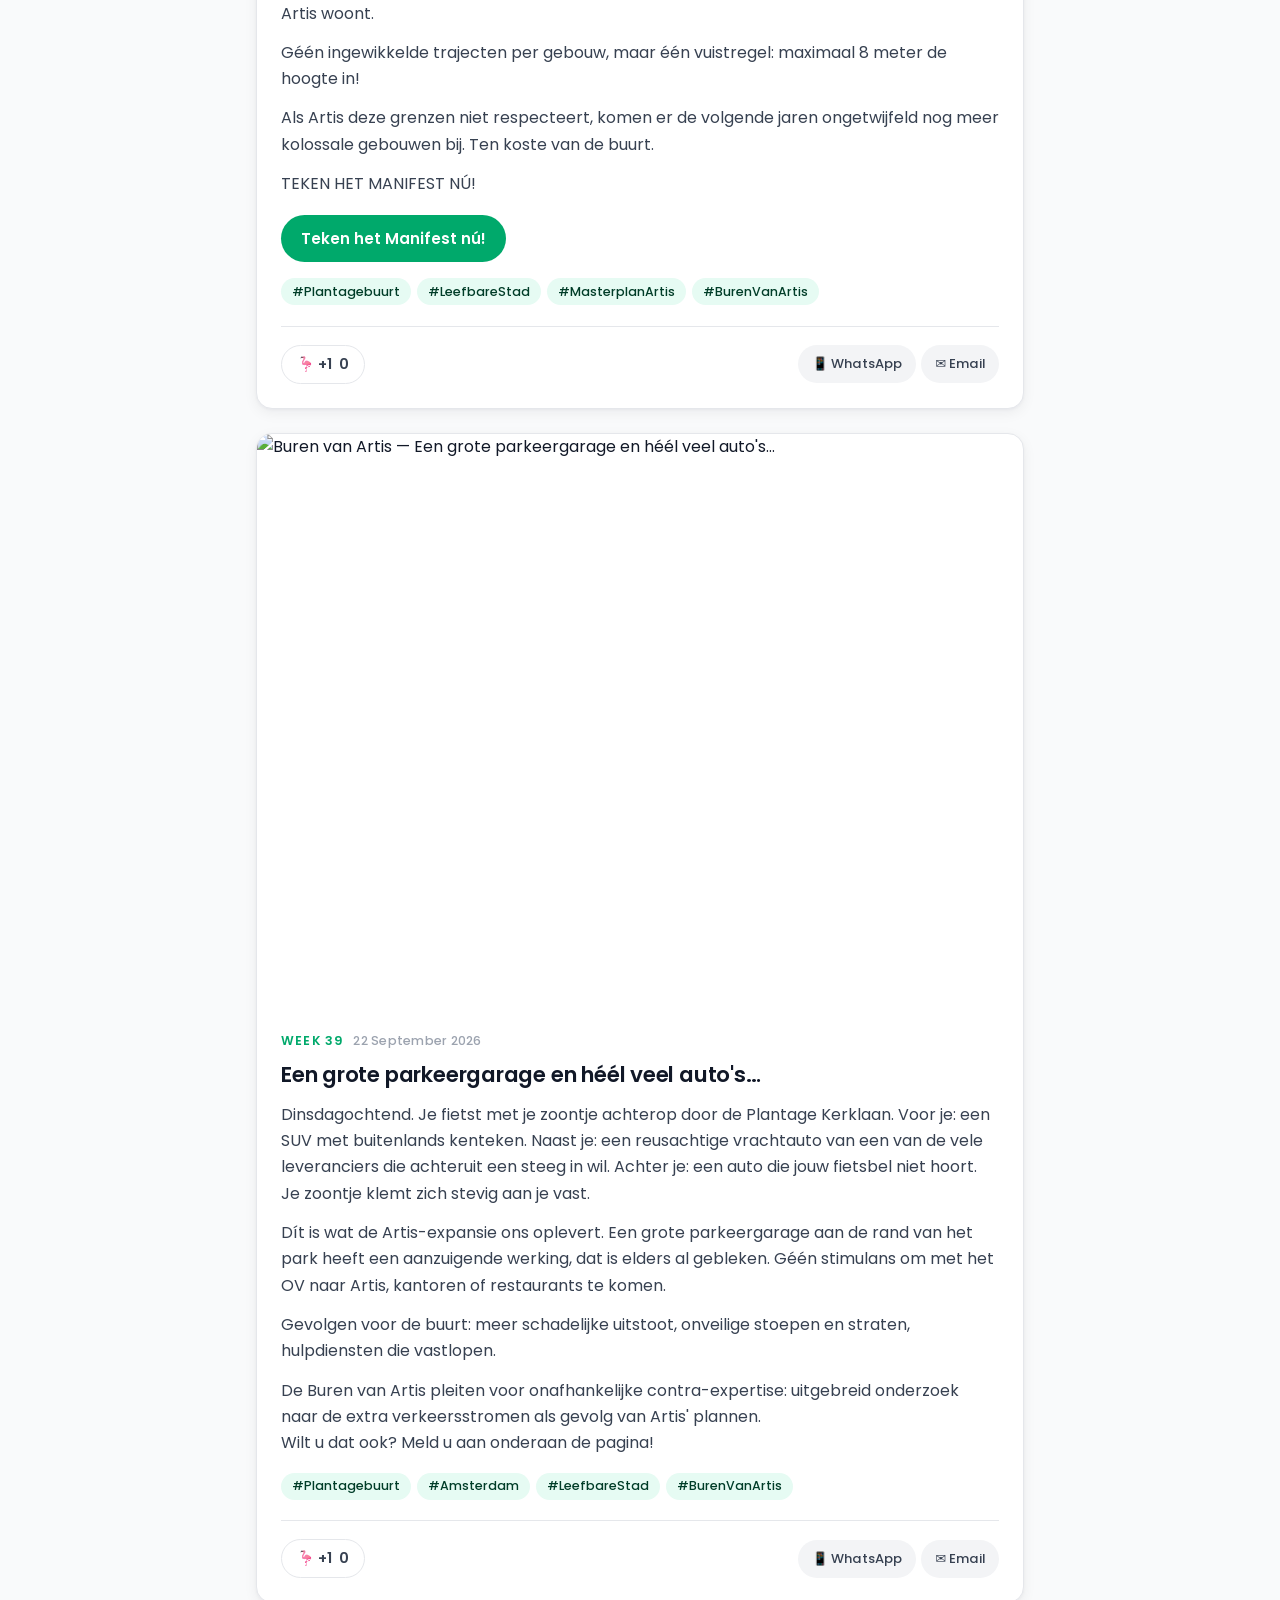
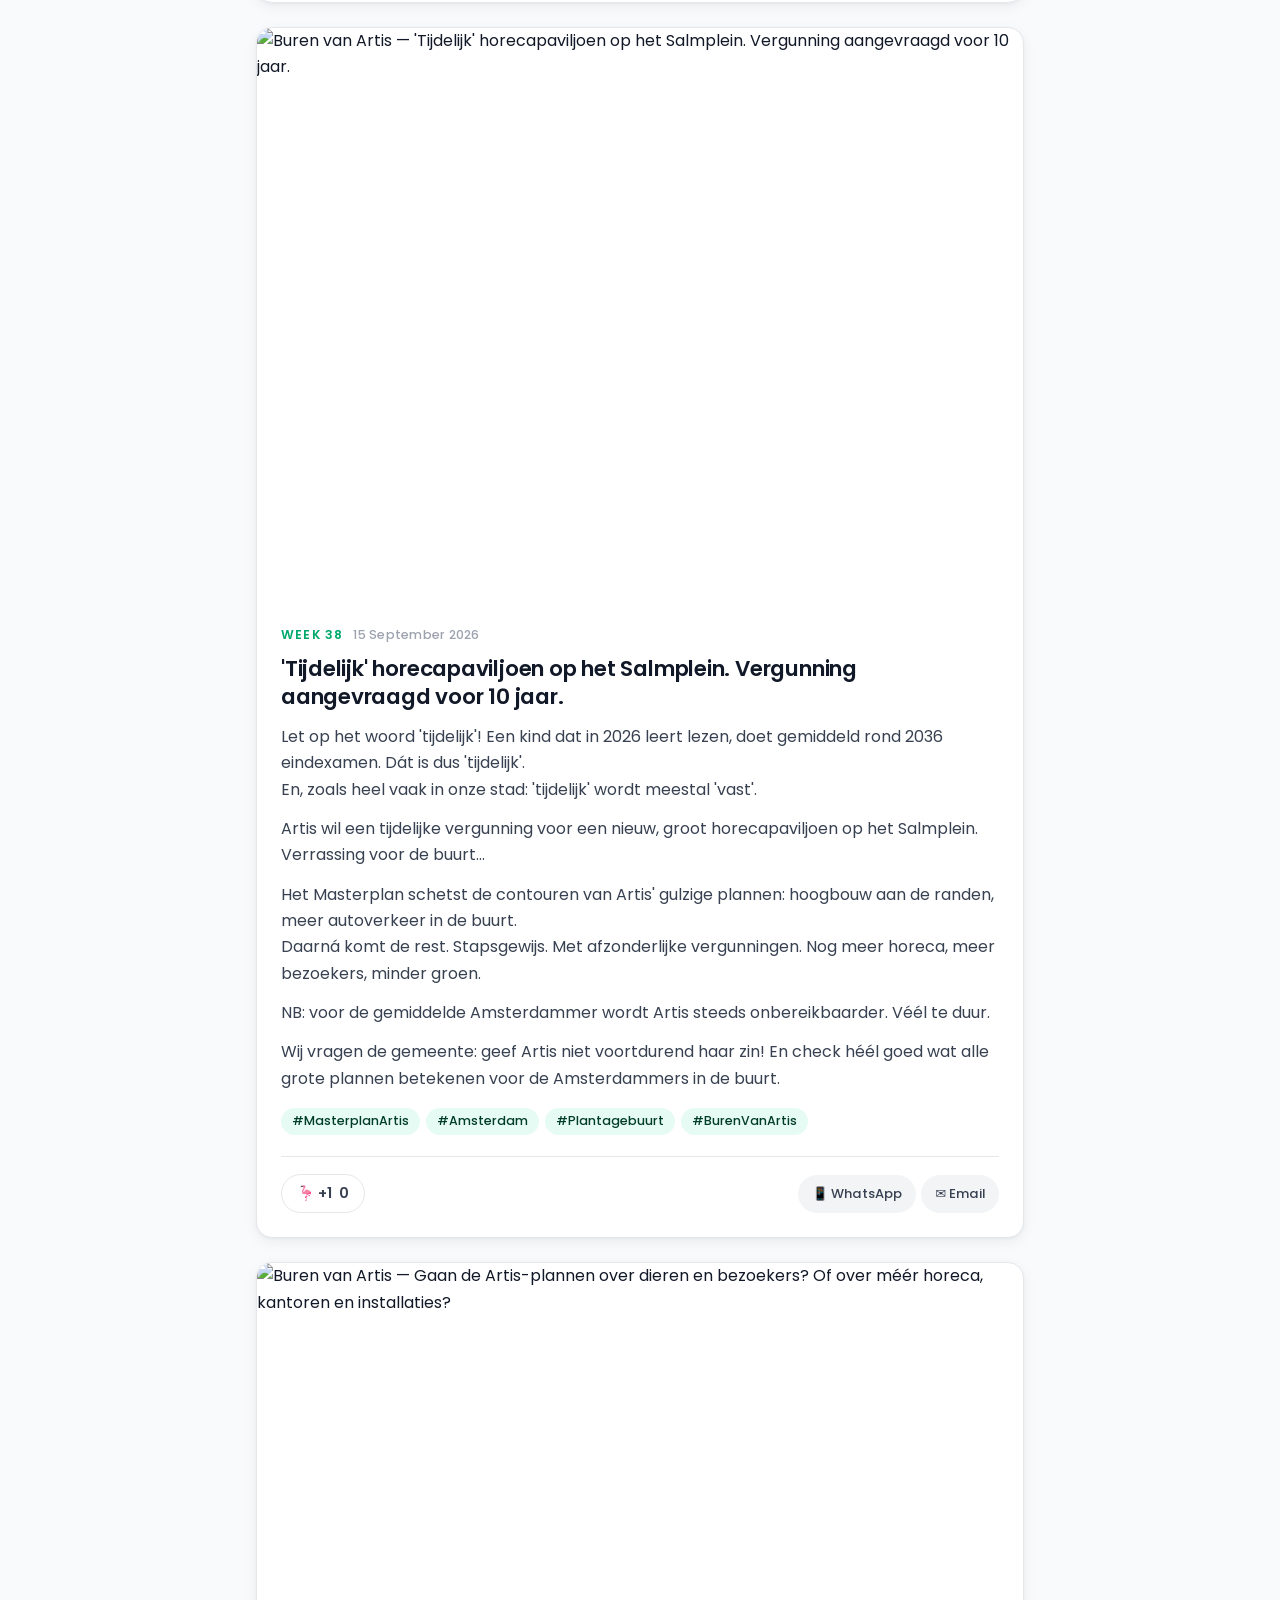
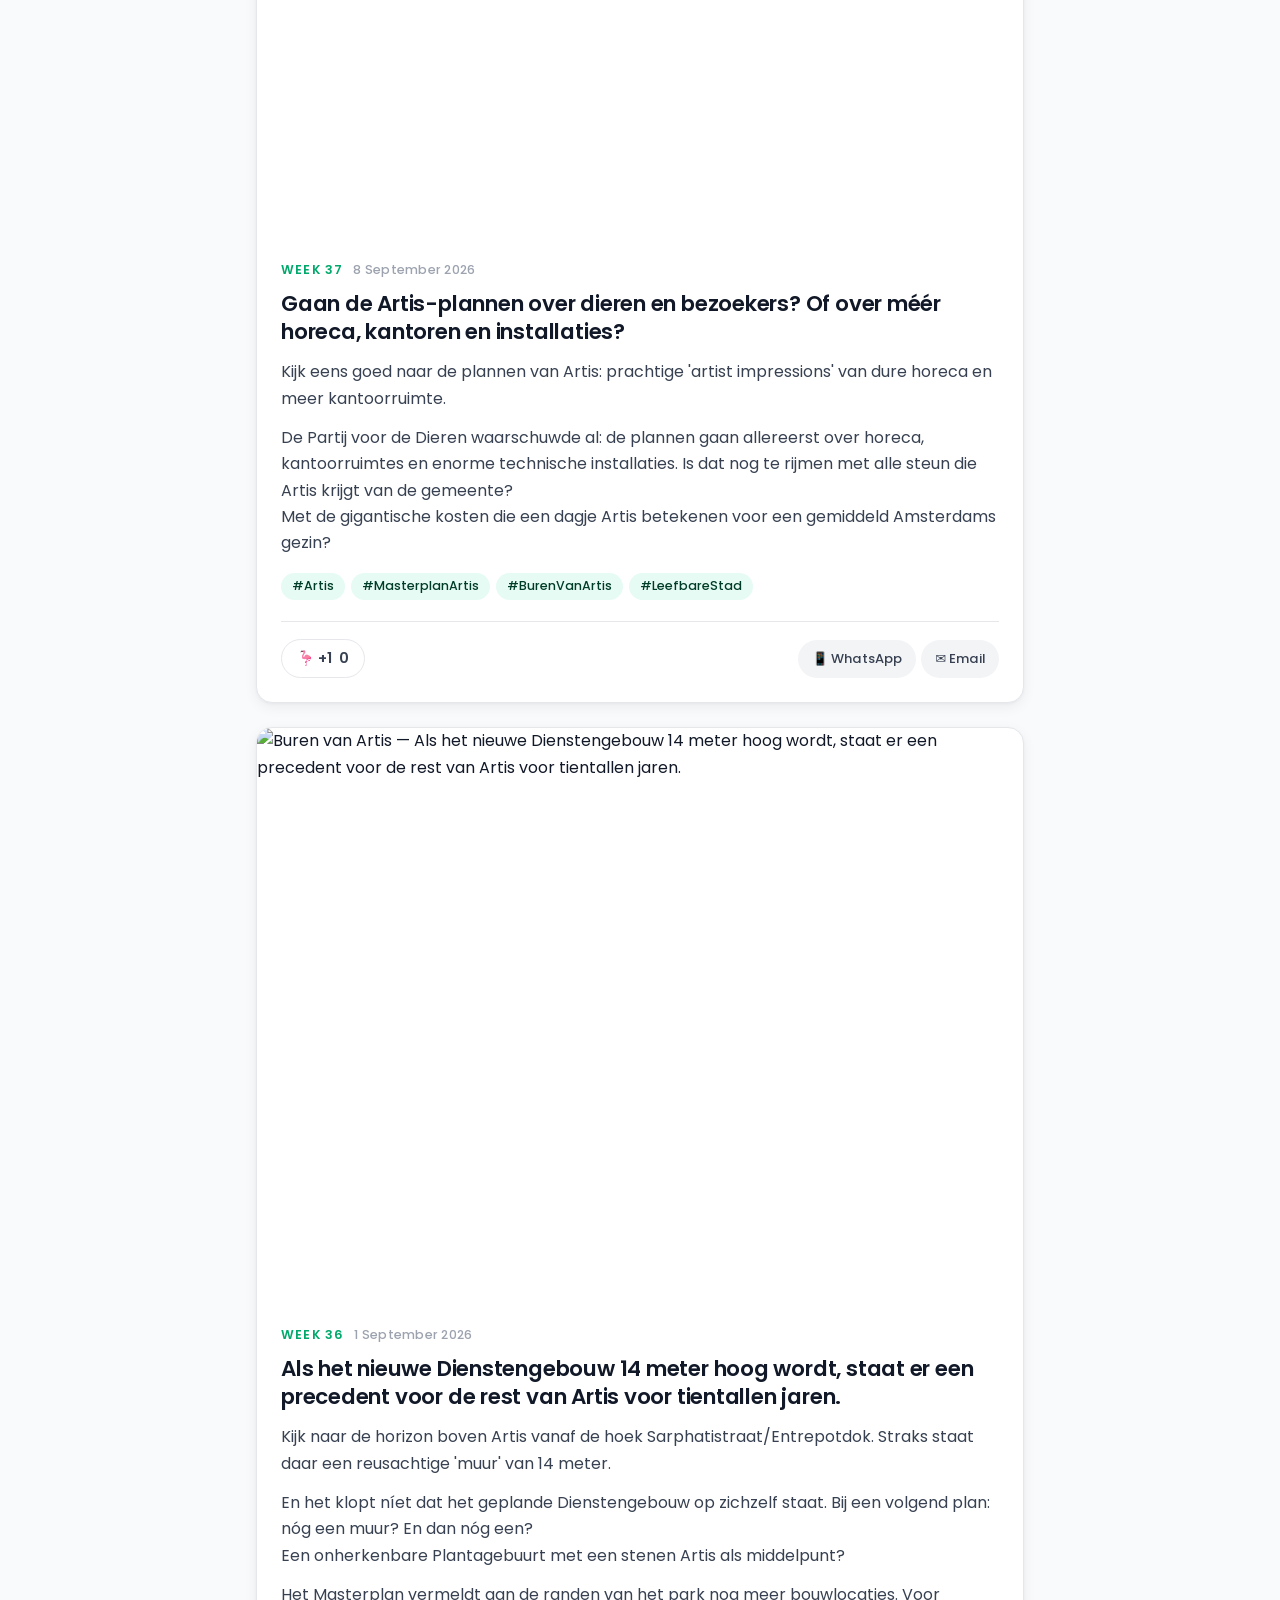
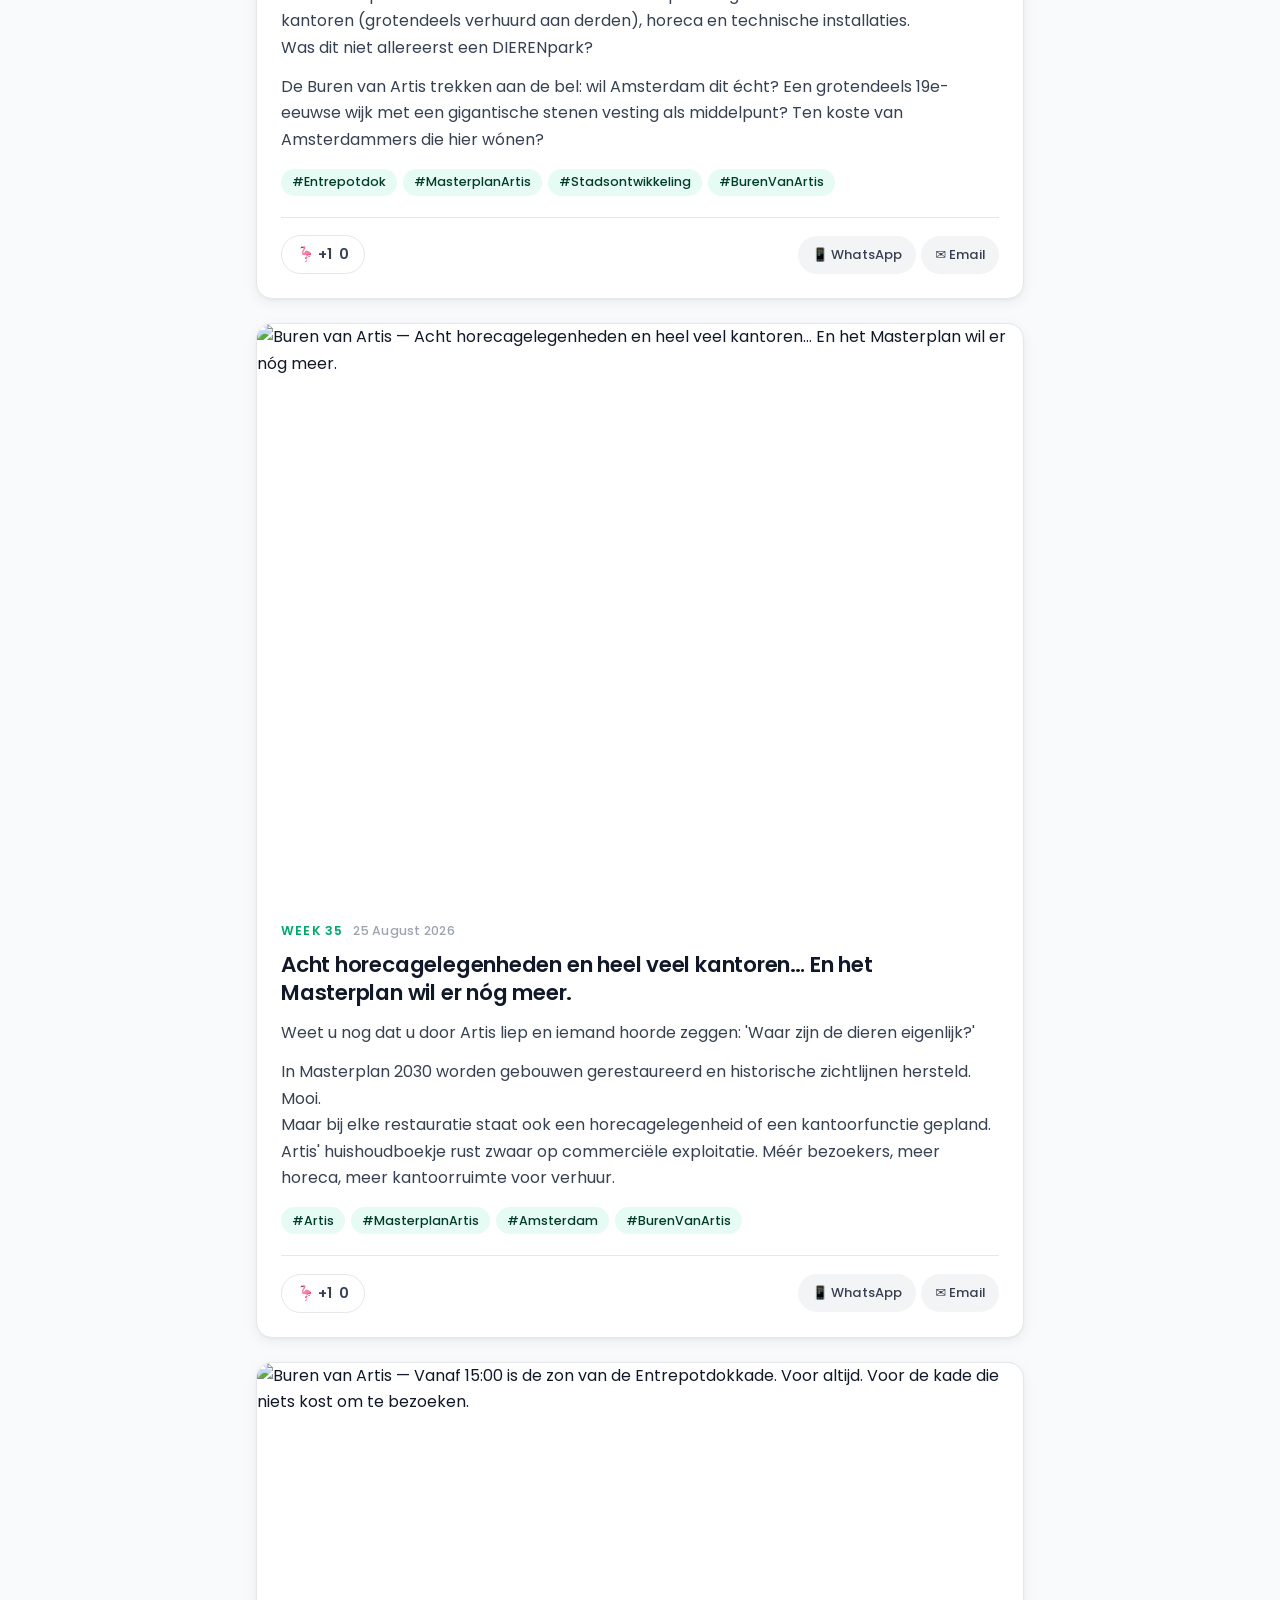
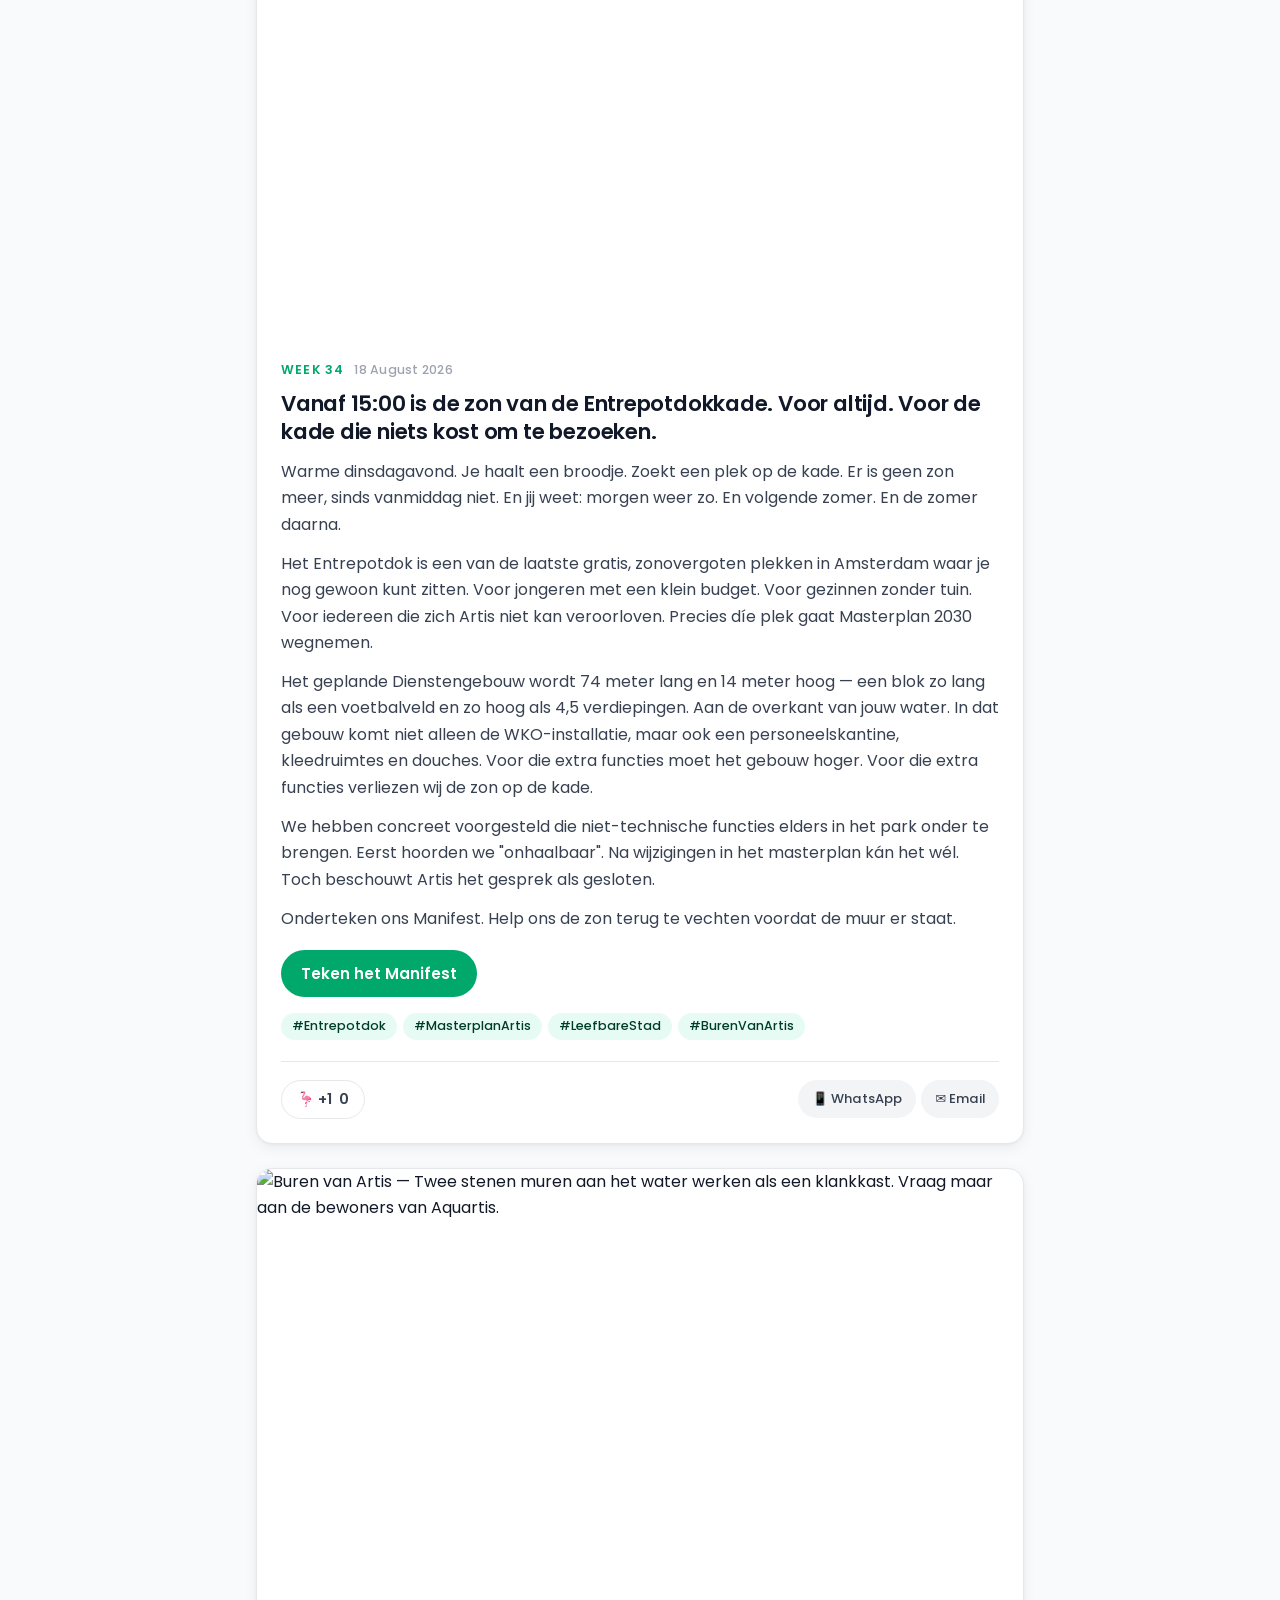
==== commit c4ea6e53: "Tighten "Artis wil groeien" list spacing and translate hero to English - Reduce vertical padding on " ====
--- a/en/index.html
+++ b/en/index.html
@@ -80,30 +80,53 @@
 
 <main>
   <section class="hero-band" aria-labelledby="hero-vraag">
-    <h2 id="hero-vraag">What is about to happen?</h2>
-    <p class="hero-lead">In Masterplan 2030, Artis zoo presents big plans in small steps. The full picture is alarming for direct neighbours and the entire neighbourhood.</p>
-
-    <h3 class="eisen-kop">Four big problems:</h3>
+    <h2 id="hero-vraag">Is Artis about to become a theme park in a historic residential neighbourhood?</h2>
+    <p class="hero-lead">Artis is a small zoo, right in the middle of a residential neighbourhood. It's that very neighbourhood that bears the consequences of the plans. The neighbourhood loves Artis — but is deeply concerned.</p>
+
+    <h3 class="eisen-kop">Artis wants to grow:</h3>
+    <ul class="groei-lijst">
+      <li>
+        <span class="groei-icon" aria-hidden="true">🎟️</span>
+        <p><strong>More visitors</strong> — <span class="detail">from 1.3 million per year to hundreds of thousands more. In summer, up to 10,000 a day.</span></p>
+      </li>
+      <li>
+        <span class="groei-icon" aria-hidden="true">🌙</span>
+        <p><strong>More evening openings</strong> — <span class="detail">events for special audiences and businesses.</span></p>
+      </li>
+      <li>
+        <span class="groei-icon" aria-hidden="true">🍽</span>
+        <p><strong>Even more food and drink</strong> — <span class="detail">alongside existing restaurants, new ones are planned at the Planetarium and the Salmhuisjes on Sarphatistraat.</span></p>
+      </li>
+      <li>
+        <span class="groei-icon" aria-hidden="true">🏢</span>
+        <p><strong>Gigantic high-rise</strong> — <span class="detail">on the corner of Entrepotdok/Sarphatistraat.</span></p>
+      </li>
+      <li>
+        <span class="groei-icon" aria-hidden="true">🚗</span>
+        <p><strong>Large parking garage</strong> — <span class="detail">on the corner of Entrepotdok/Plantage Kerklaan — even though a garage in the city centre is known to attract extra traffic.</span></p>
+      </li>
+    </ul>
+
+    <h3 class="eisen-kop">What does this mean for the neighbourhood?</h3>
     <div class="dreigt-grid">
       <article class="dreigt">
-        <span class="dreigt-icon" aria-hidden="true">🚧</span>
-        <h3>Enormous crowds</h3>
-        <p>In the busiest months, as many as 10,000 visitors may arrive per day. That means more traffic, more emissions and unsafe streets.</p>
+        <span class="dreigt-icon" aria-hidden="true">🚦</span>
+        <h3>More traffic nuisance</h3>
+        <p>More coaches, cars and (cargo) bikes.</p>
+      </article>
+      <article class="dreigt">
+        <span class="dreigt-icon" aria-hidden="true">🔊</span>
+        <h3>Much more noise</h3>
+        <p>Especially on beautiful summer days and evenings.</p>
       </article>
       <article class="dreigt">
         <span class="dreigt-icon" aria-hidden="true">🏢</span>
-        <h3>Gigantic buildings on the edges of the park</h3>
-        <p>The planned WKO services building will be a massive complex. Green disappears, stone appears. The noise nuisance expected from the enormous 'wall of Artis' is huge. The new parking building also threatens to become a colossal structure.</p>
-      </article>
-      <article class="dreigt">
-        <span class="dreigt-icon" aria-hidden="true">🍽</span>
-        <h3>Restaurants, and even more restaurants</h3>
-        <p>Artis already has eight food and drink outlets on its grounds. Yet according to Masterplan 2030, Artis wants even more.</p>
-      </article>
-      <article class="dreigt">
-        <span class="dreigt-icon" aria-hidden="true">💸</span>
-        <h3>Artis: a costly day out</h3>
-        <p>Artis wants to be a zoo for all Amsterdammers. Meanwhile, ticket prices have risen spectacularly. Currently: €30 per adult and €27.50 per child.</p>
+        <h3>Massive high-rise</h3>
+        <p>On the edges of the park.</p>
+      </article>
+      <article class="dreigt">
+        <span class="dreigt-icon" aria-hidden="true">🌳</span>
+        <h3>Less greenery</h3>
       </article>
     </div>
 
--- a/stijl.css
+++ b/stijl.css
@@ -271,8 +271,8 @@
   display:flex; flex-direction:column;
 }
 .groei-lijst li{
-  display:flex; align-items:flex-start; gap:.65rem;
-  padding:.7rem 0; border-bottom:1px solid var(--grijs-licht);
+  display:flex; align-items:flex-start; gap:.6rem;
+  padding:.5rem 0; border-bottom:1px solid var(--grijs-licht);
 }
 .groei-lijst li:last-child{border-bottom:0}
 .groei-icon{
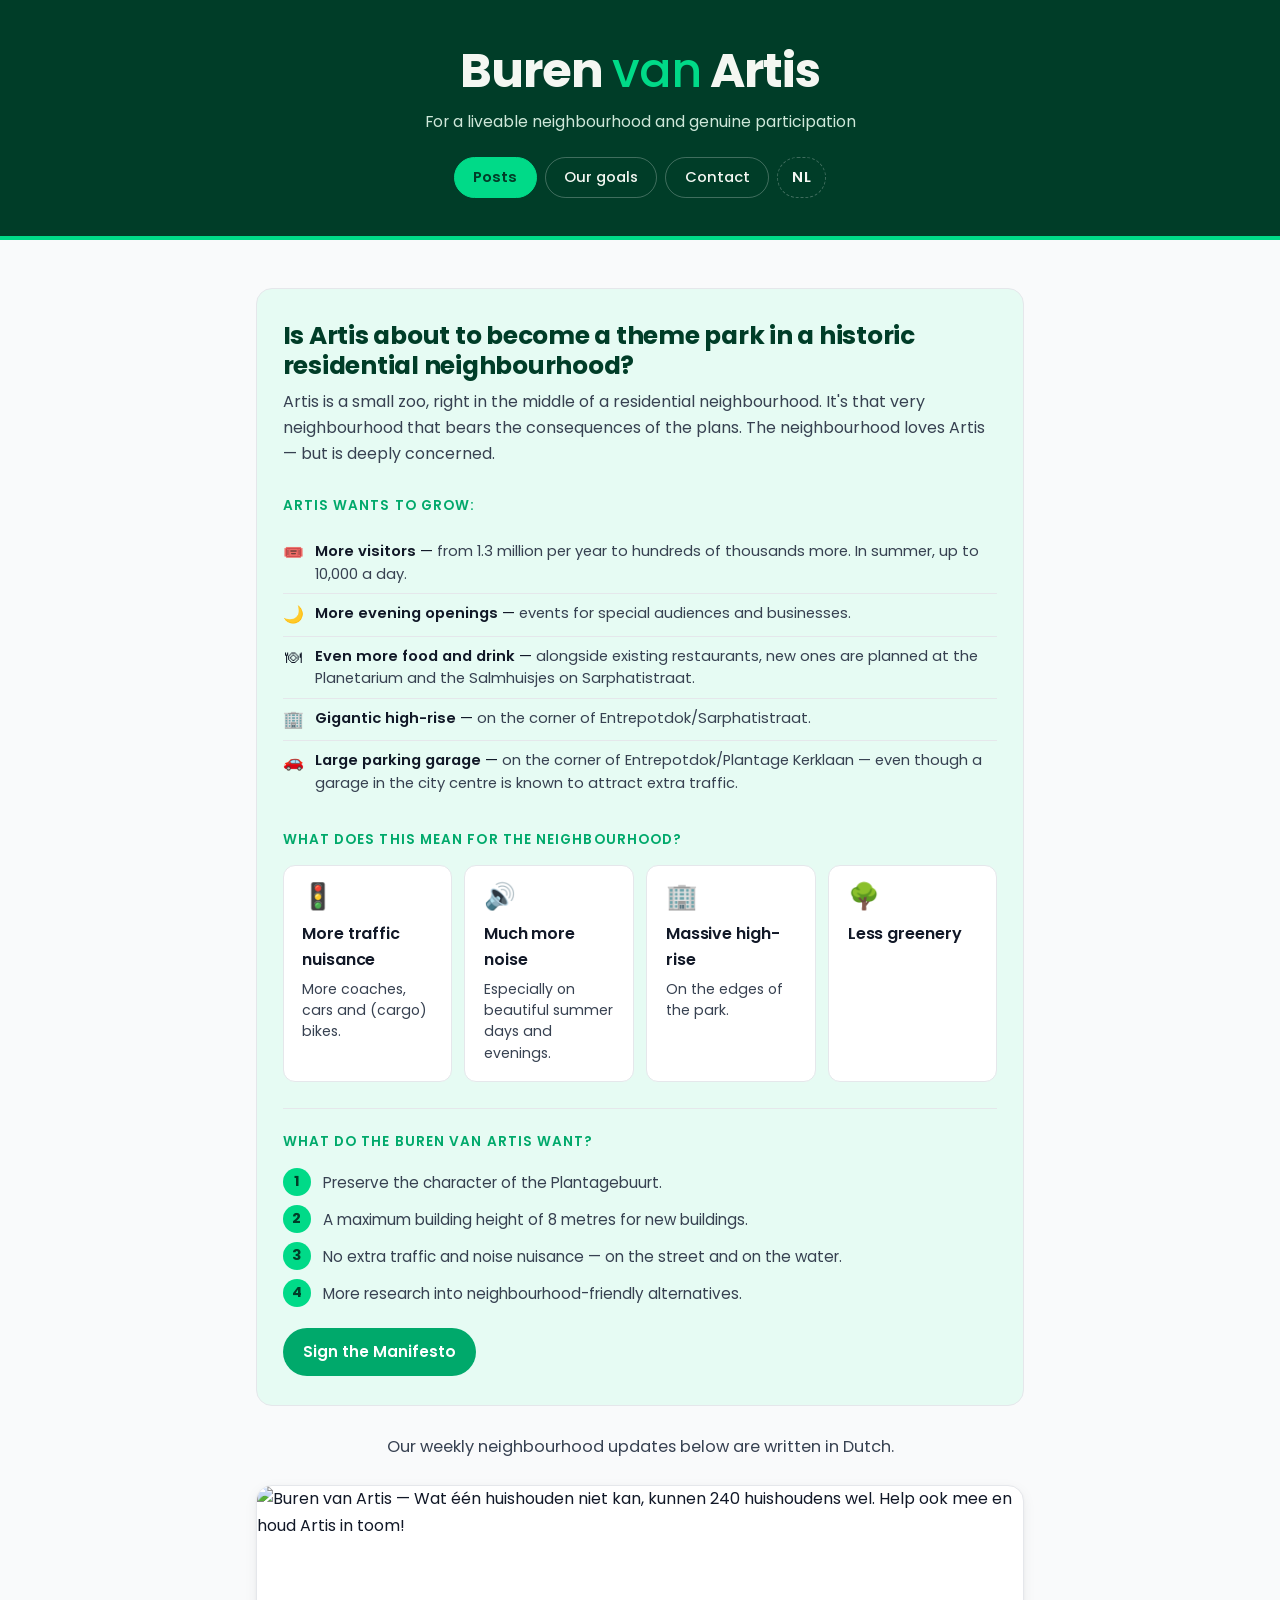
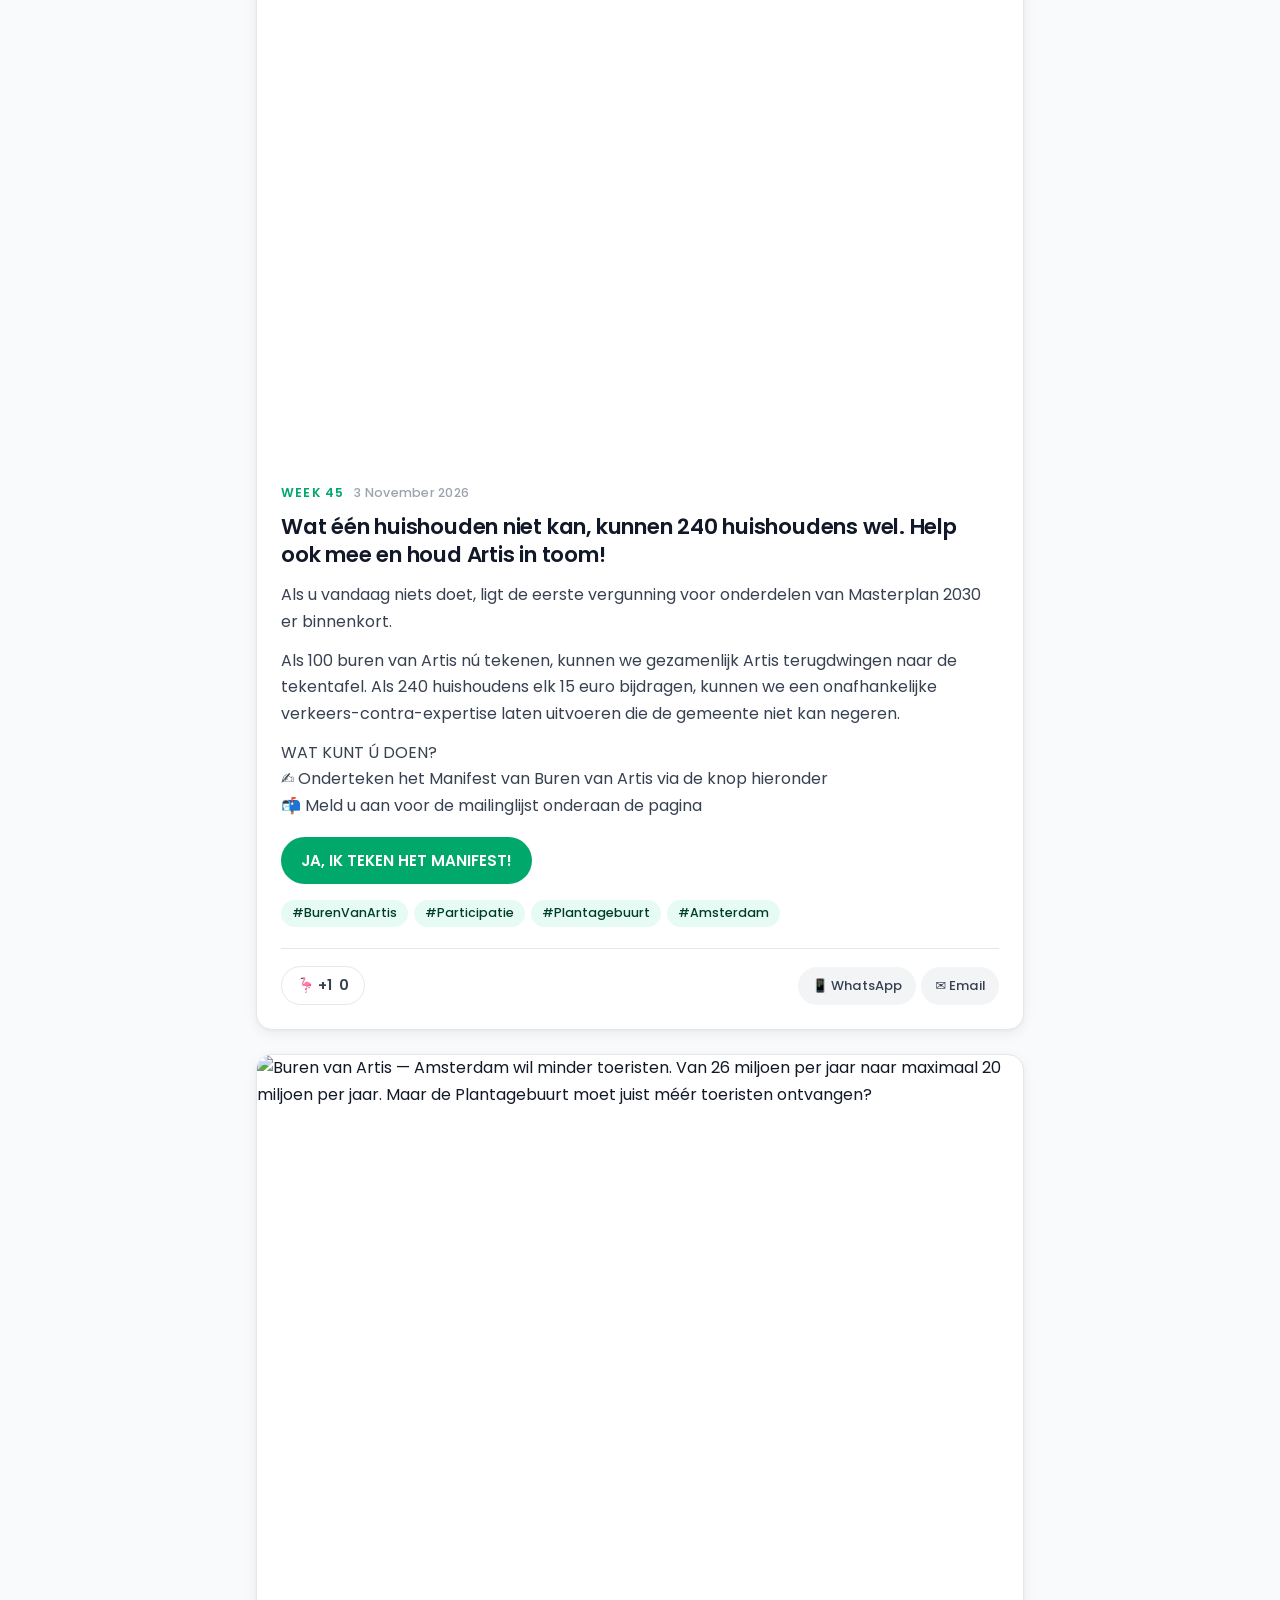
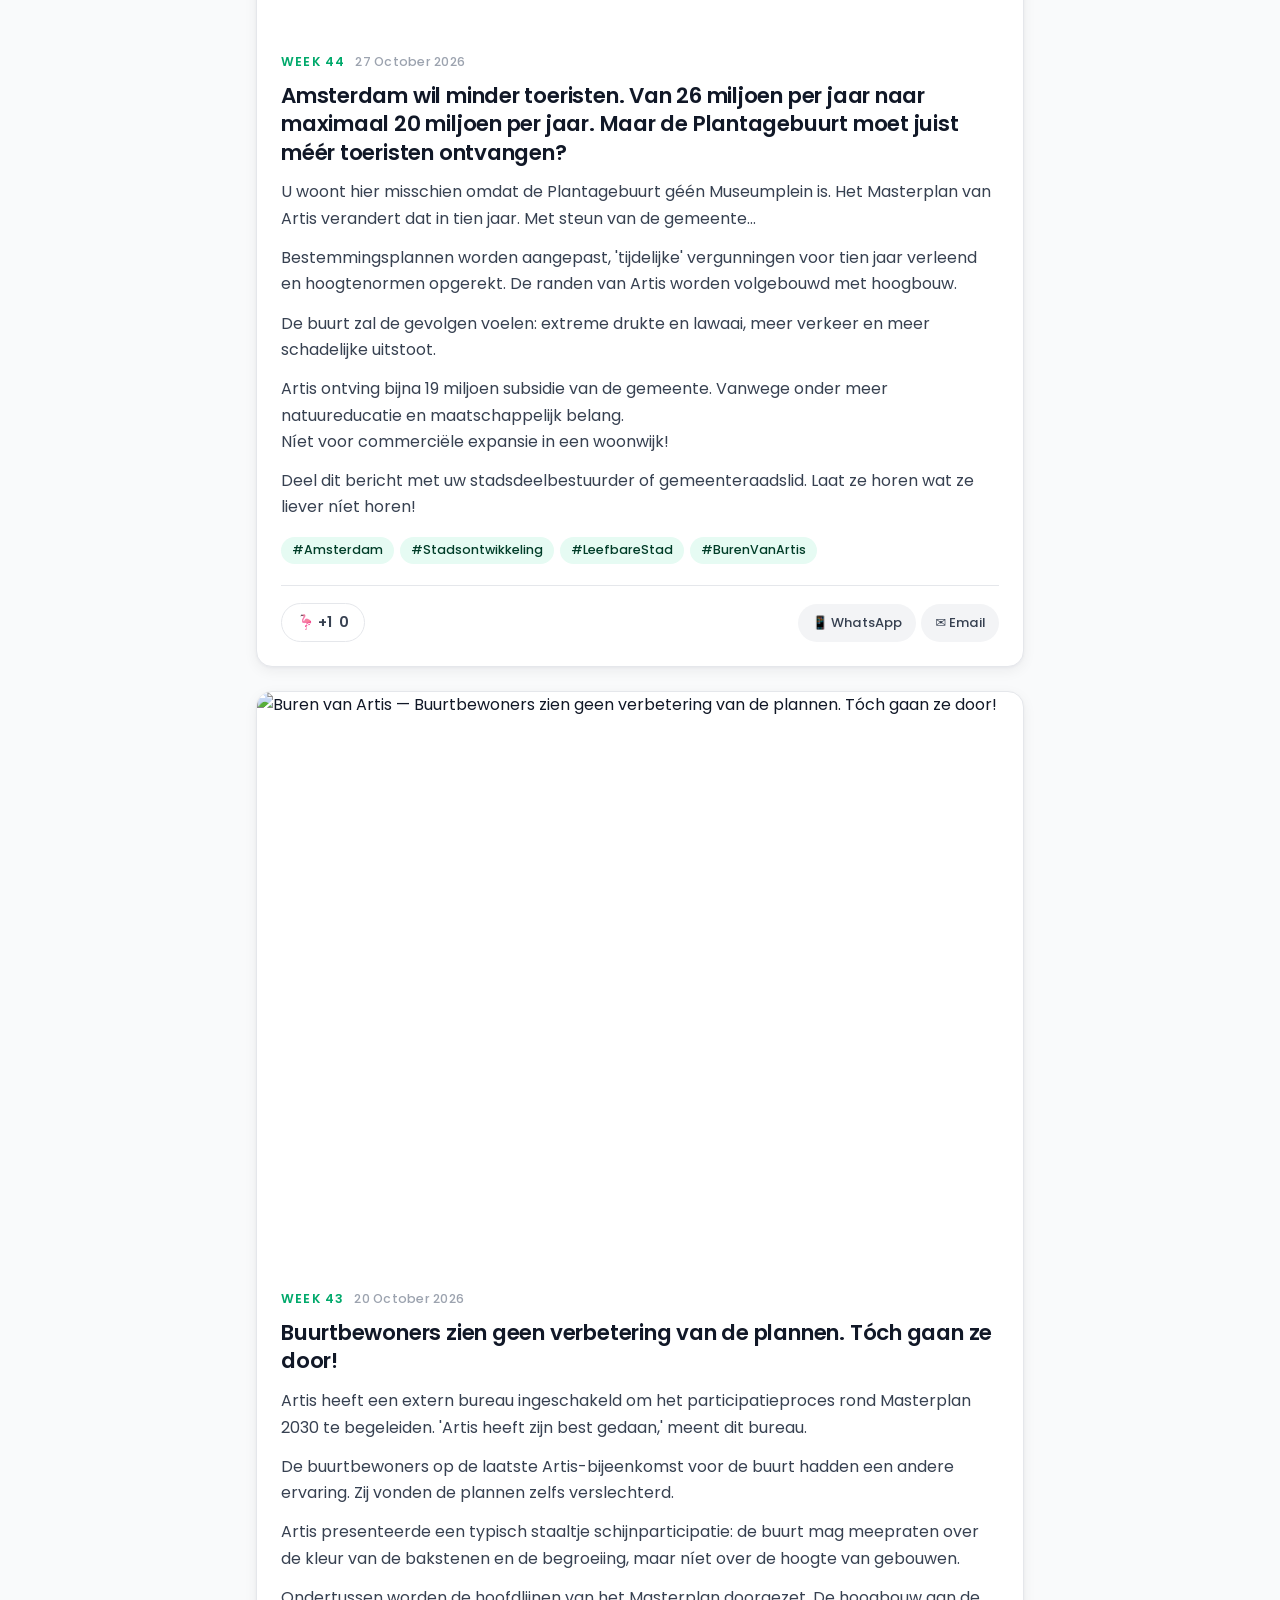
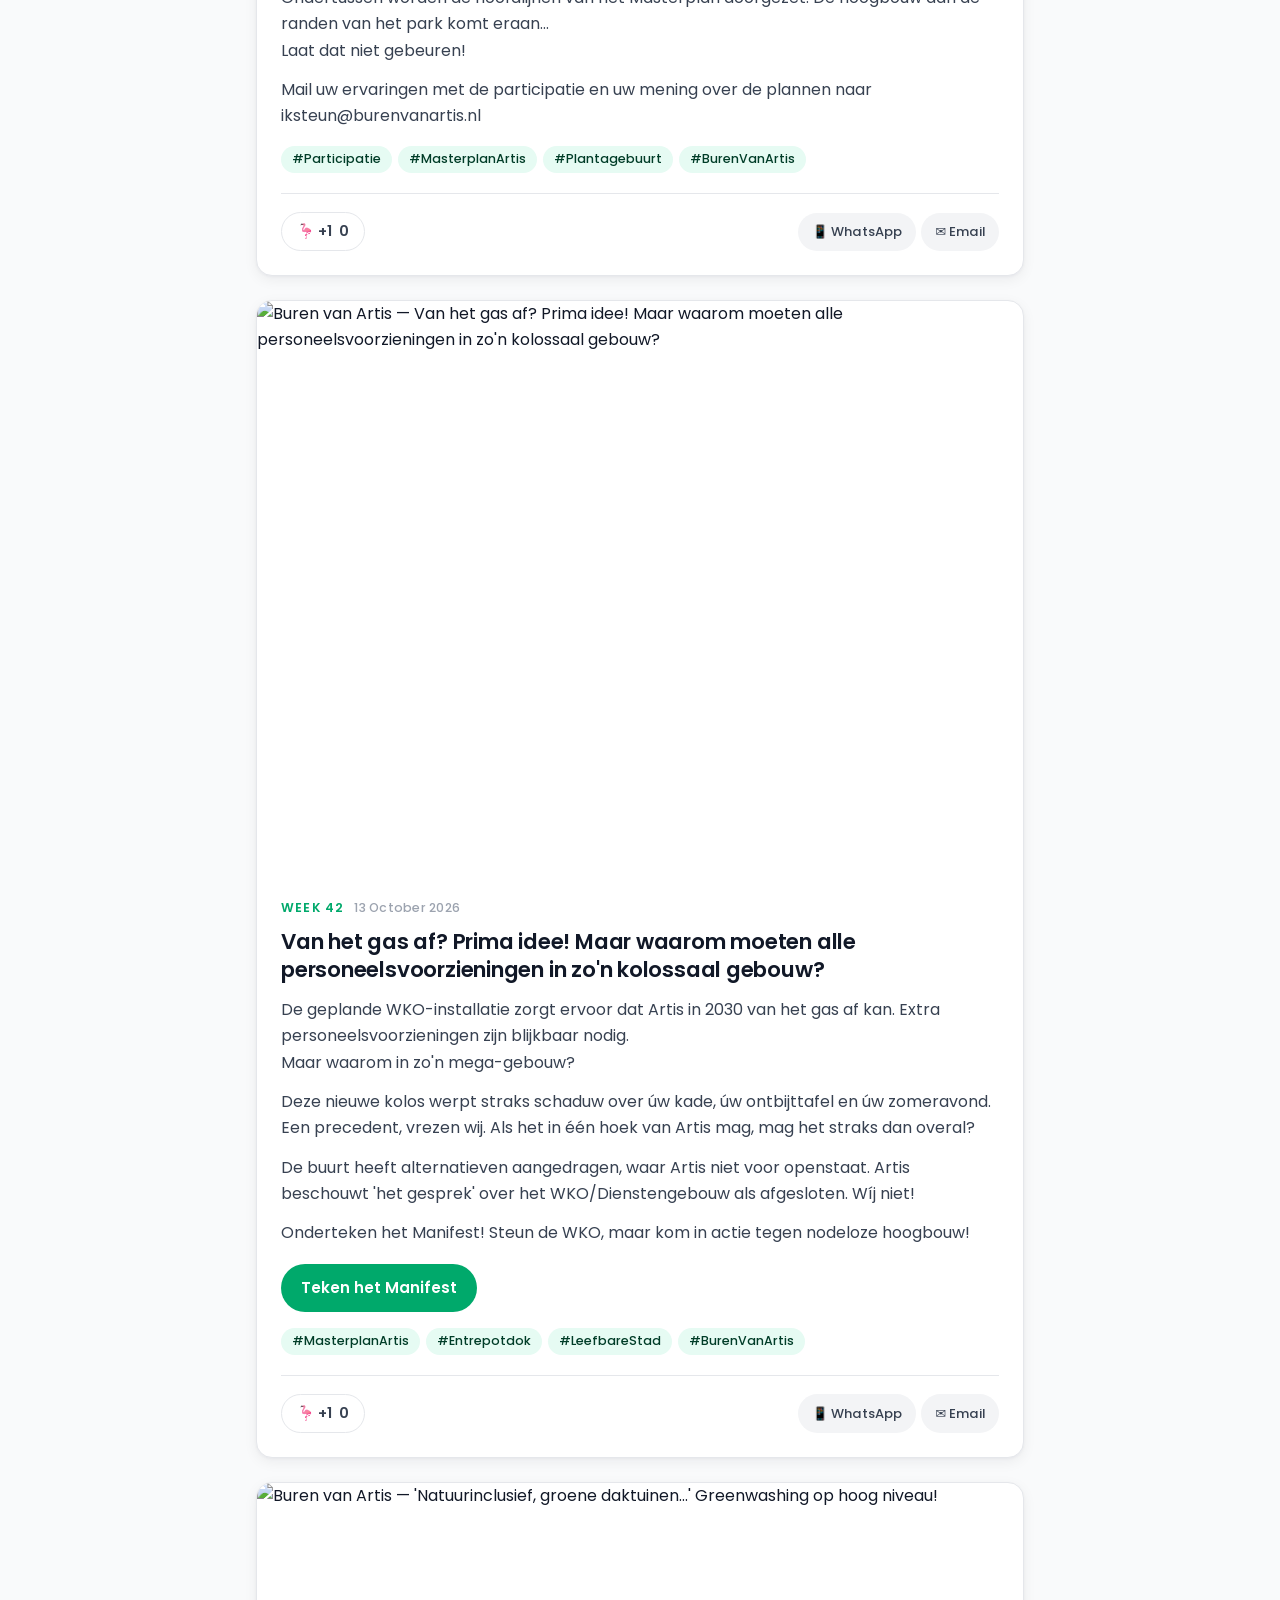
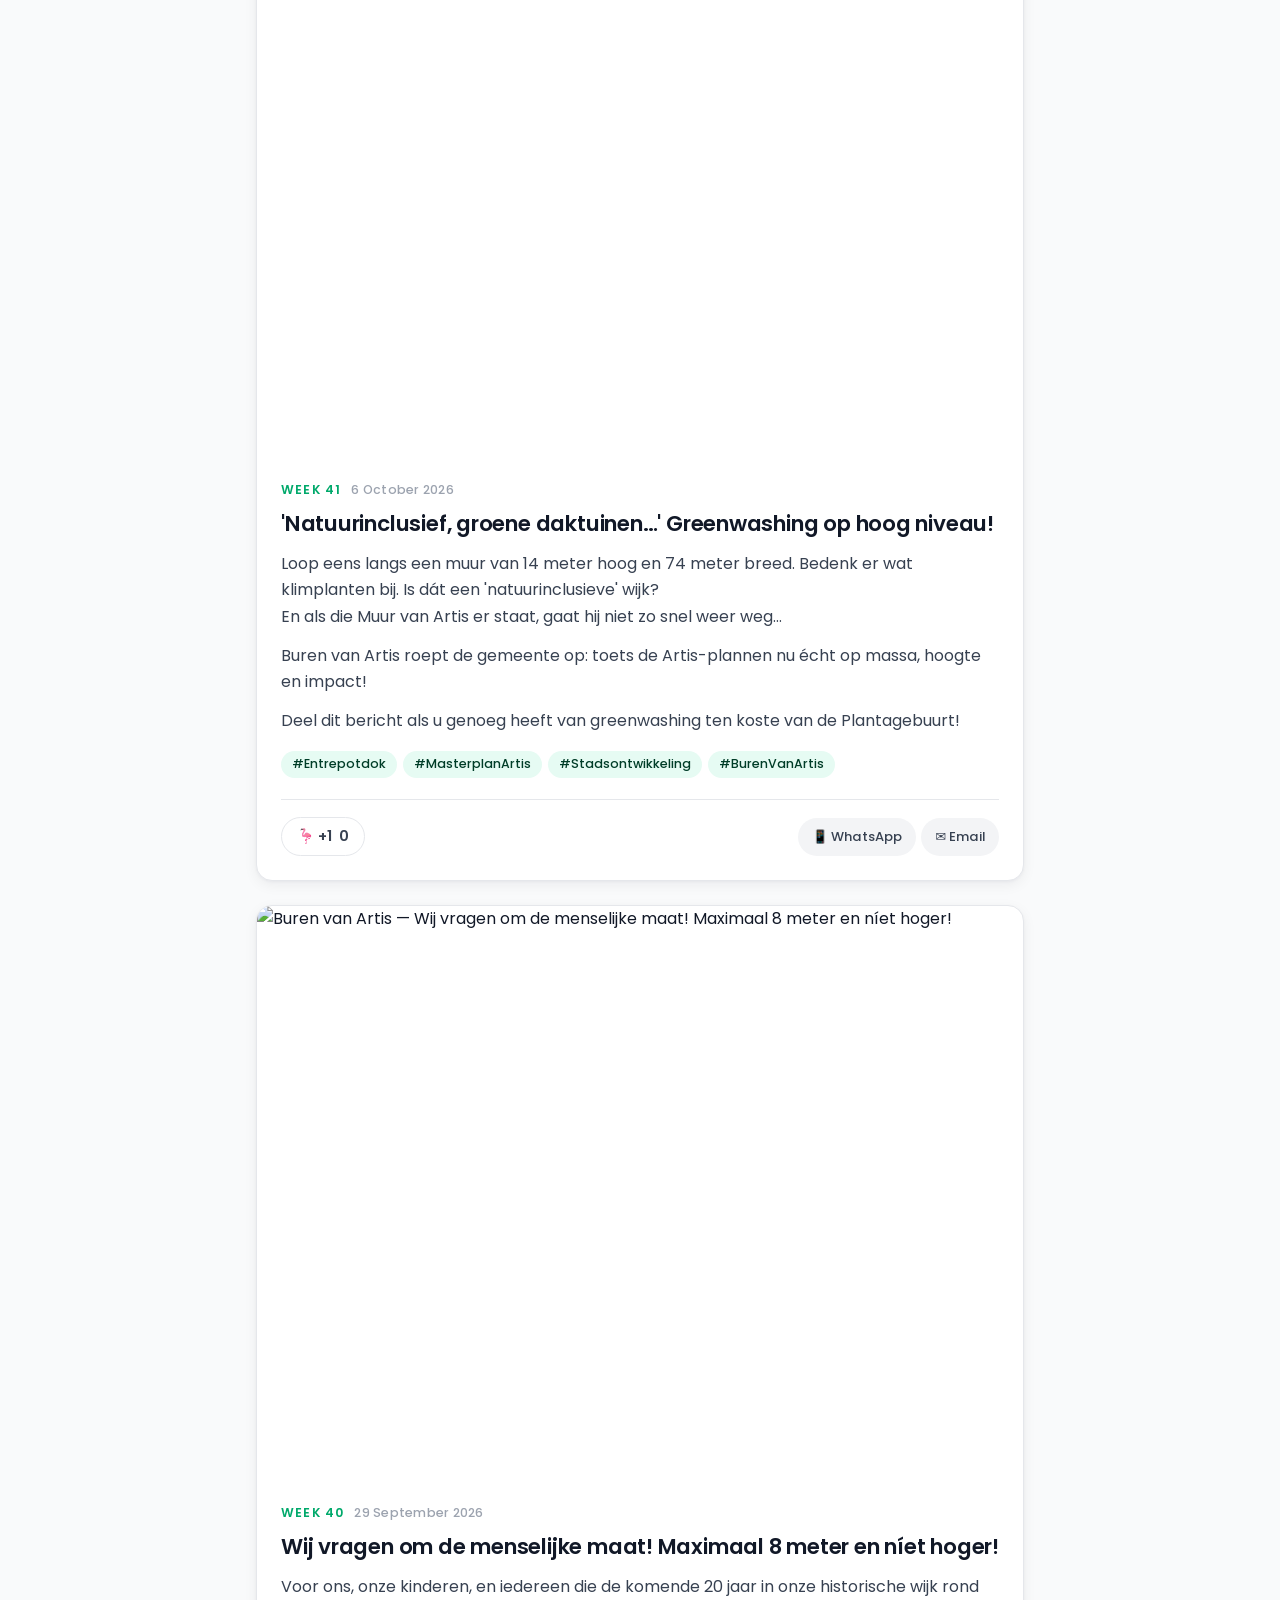
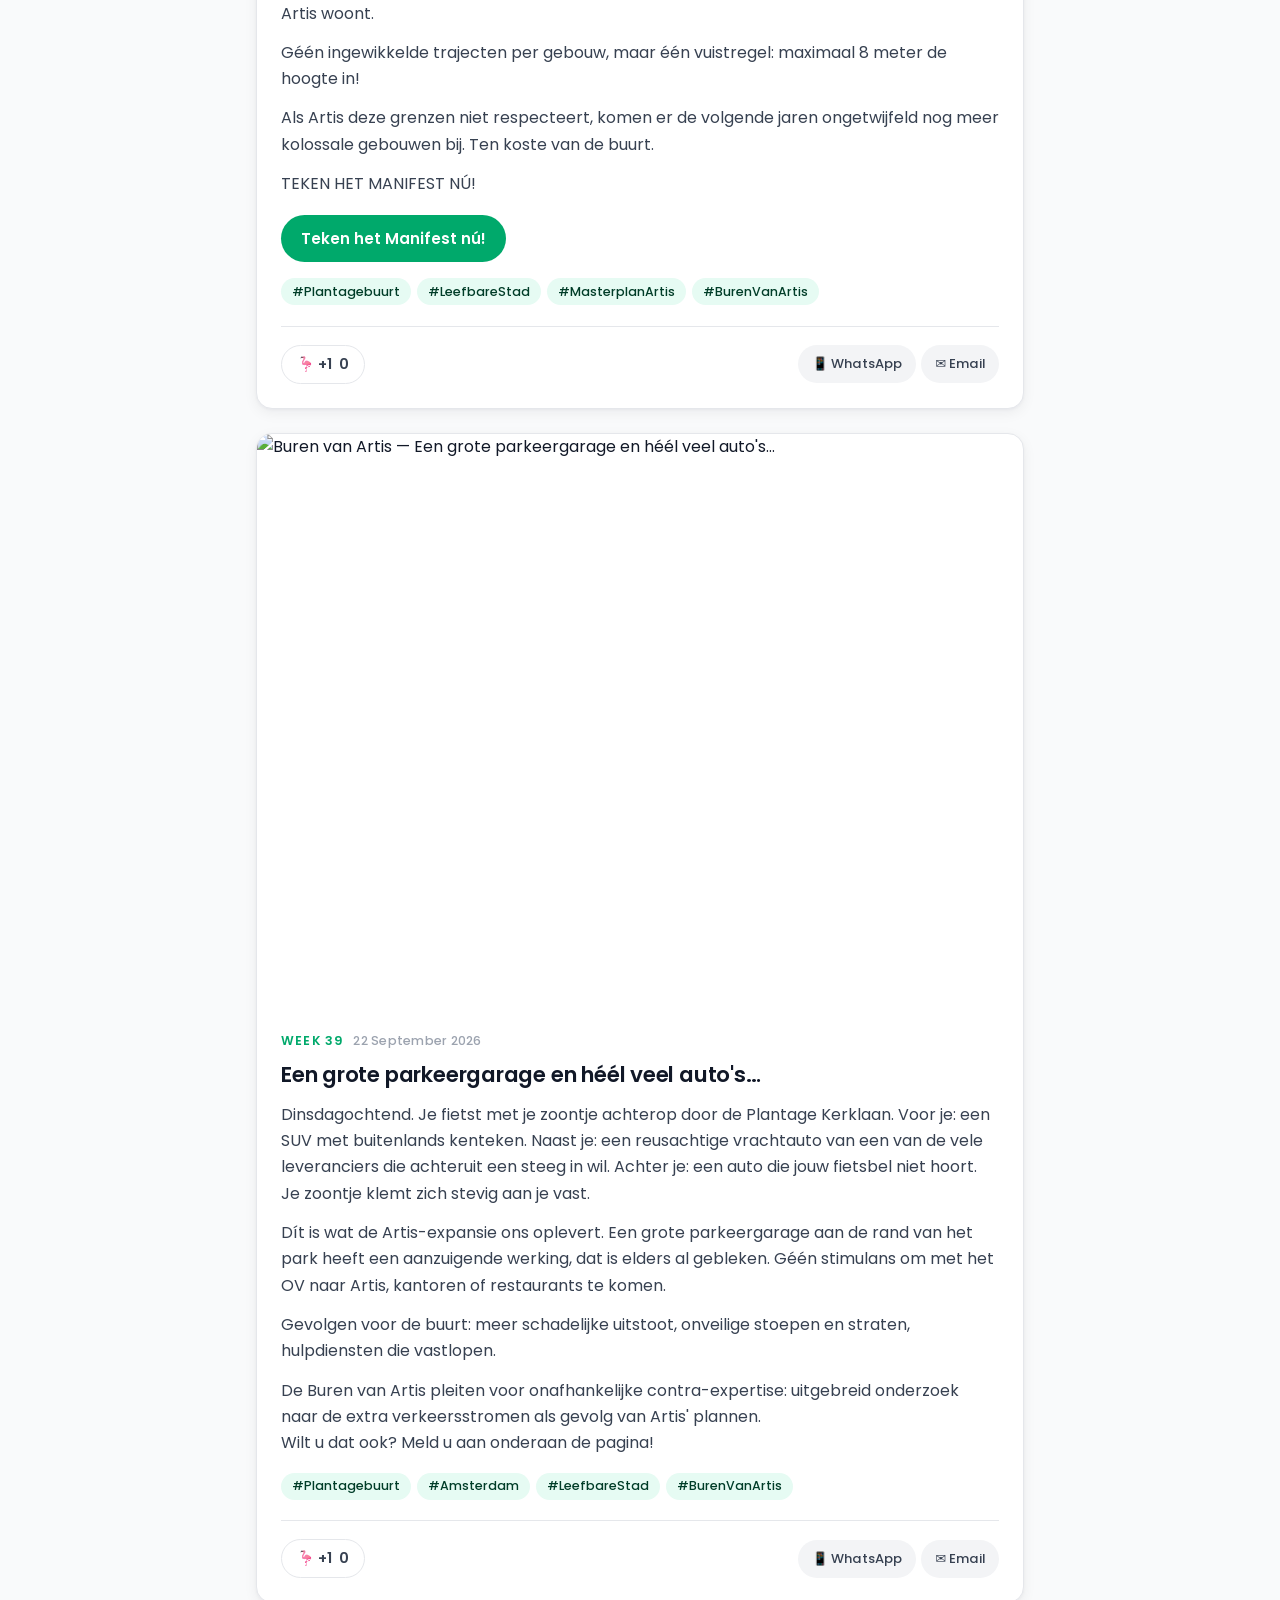
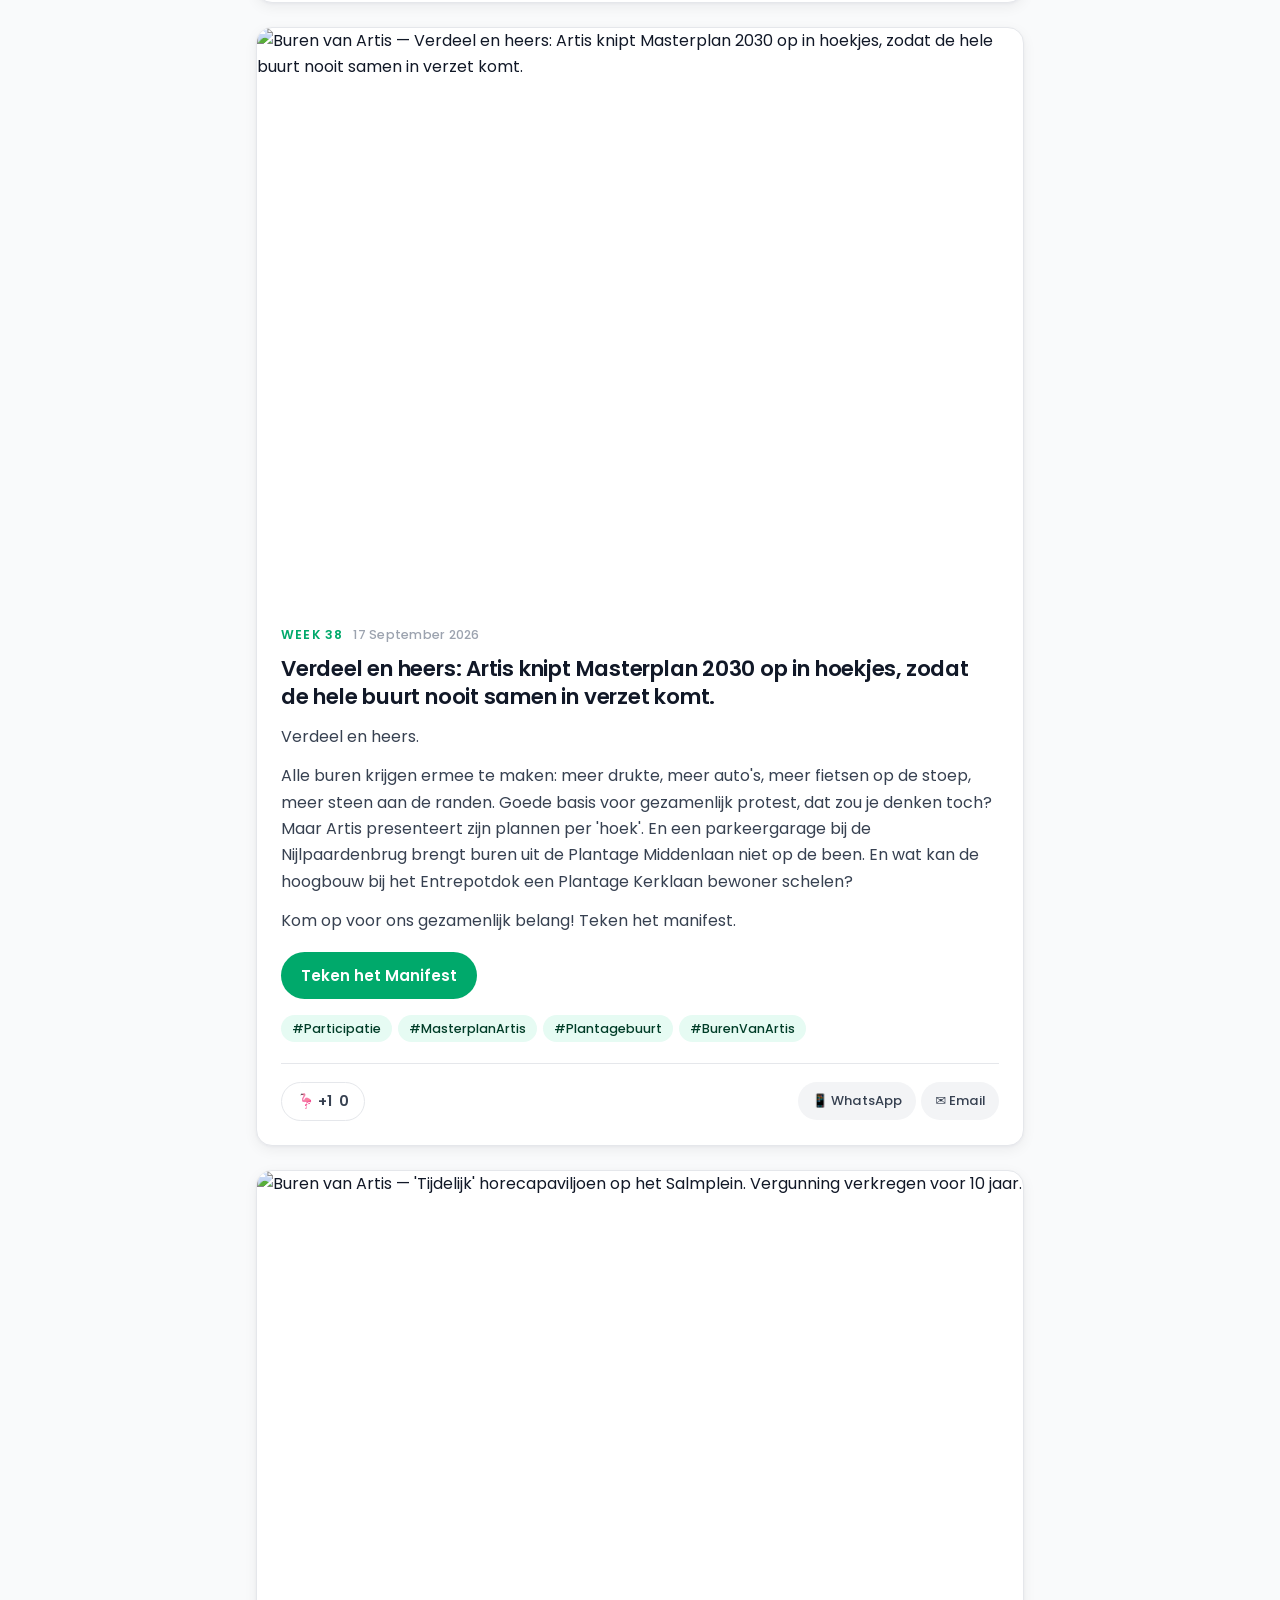
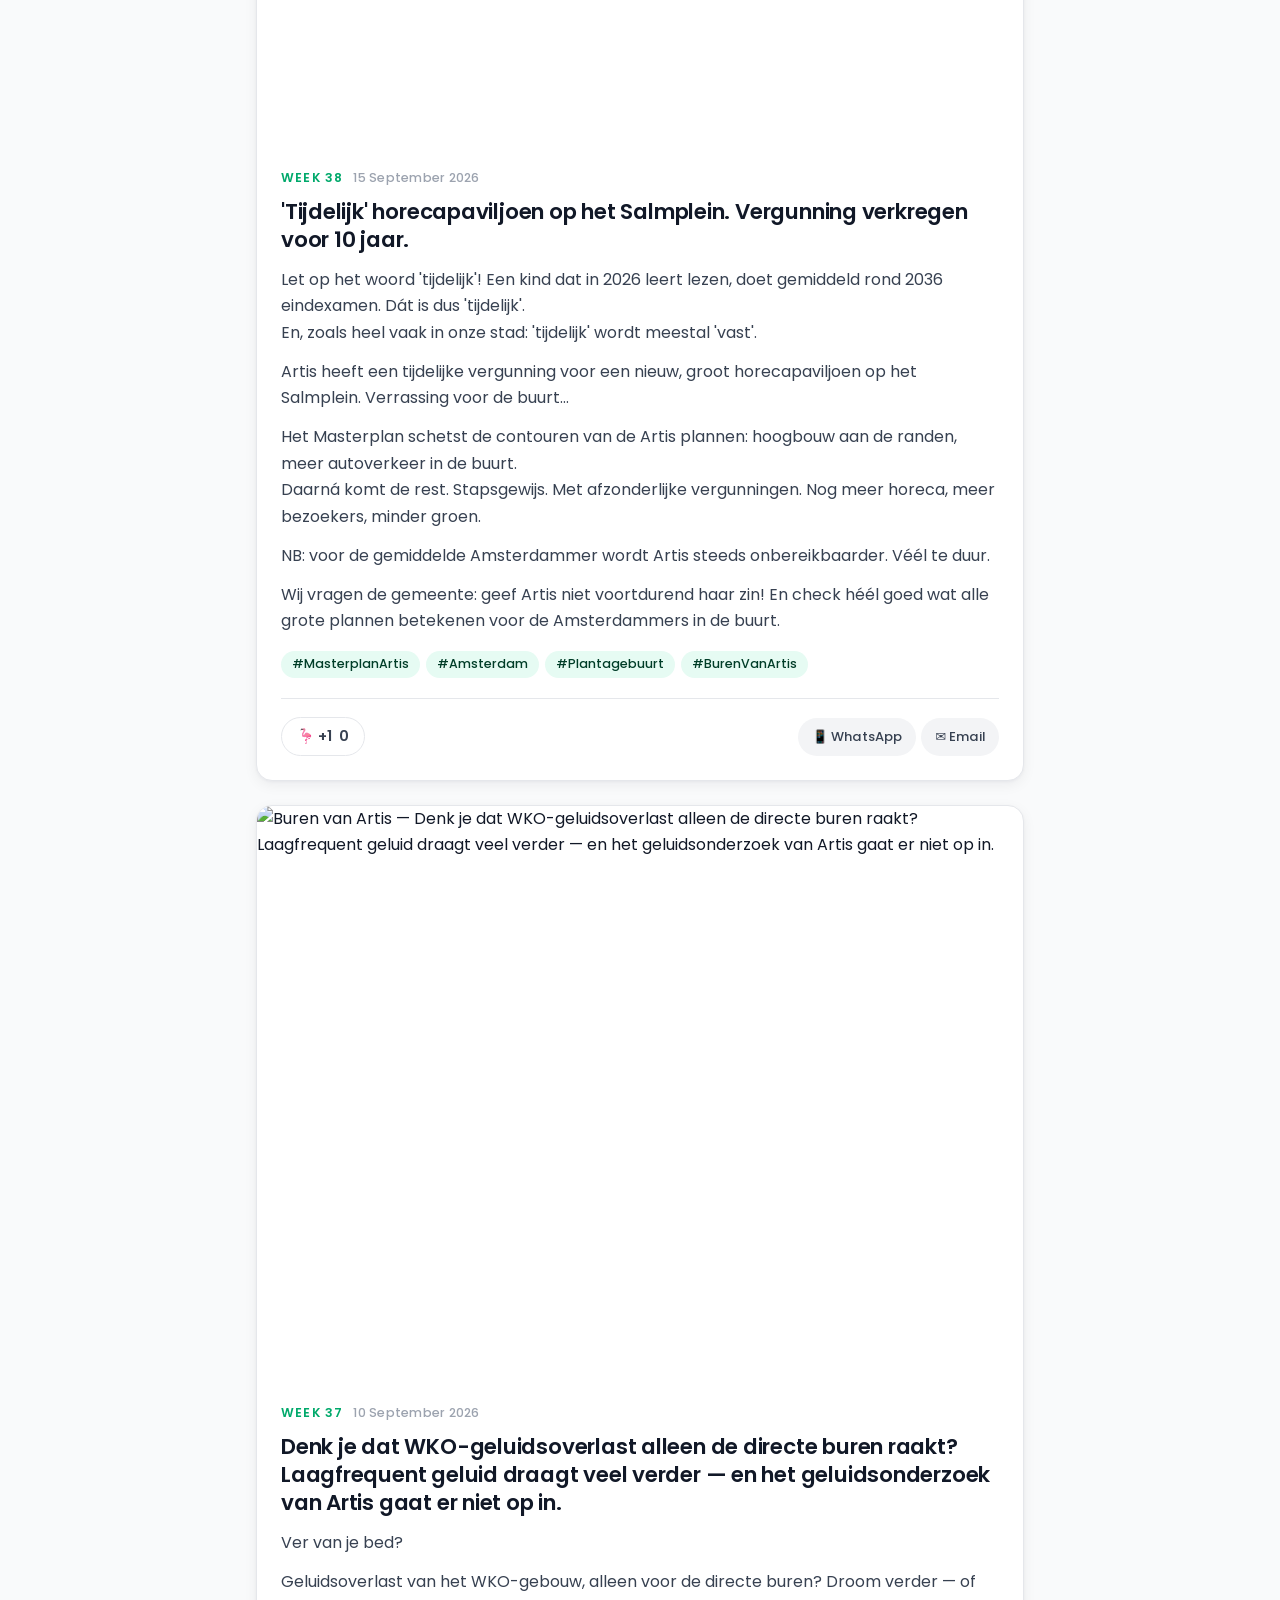
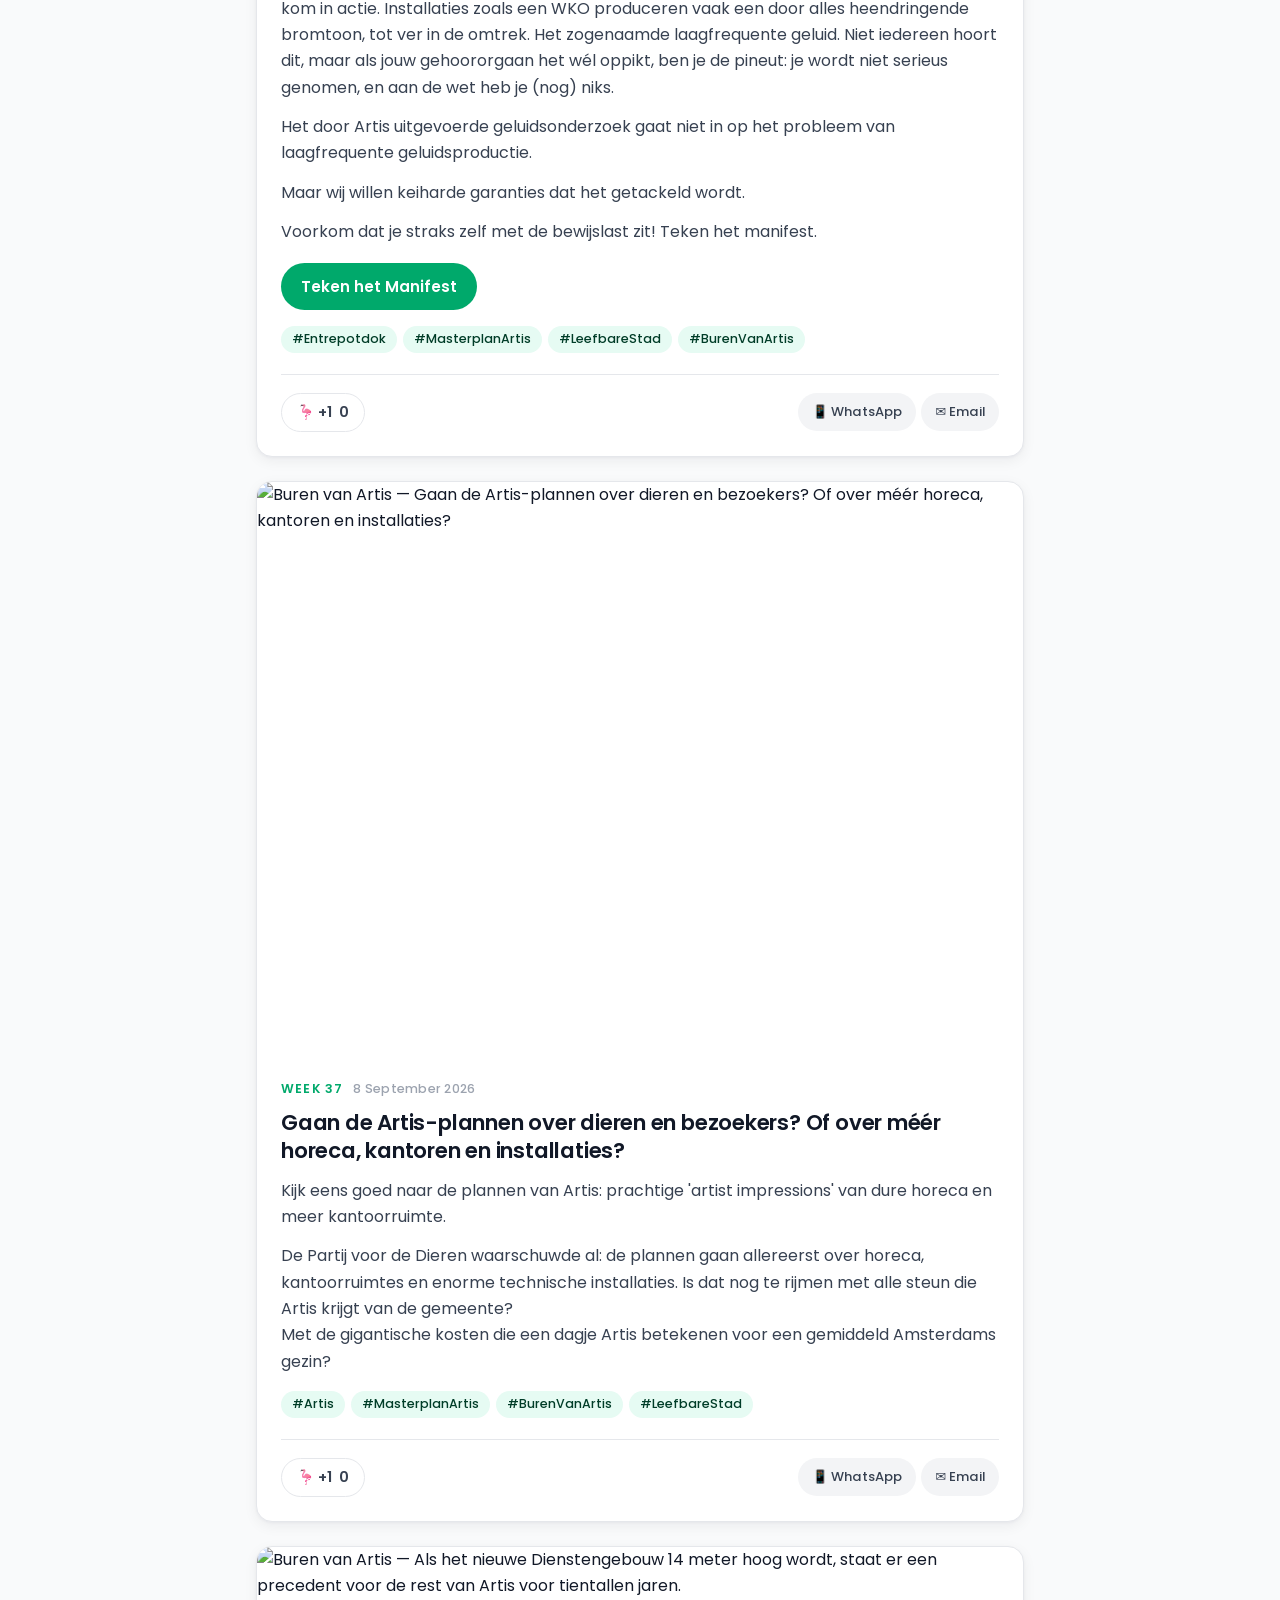
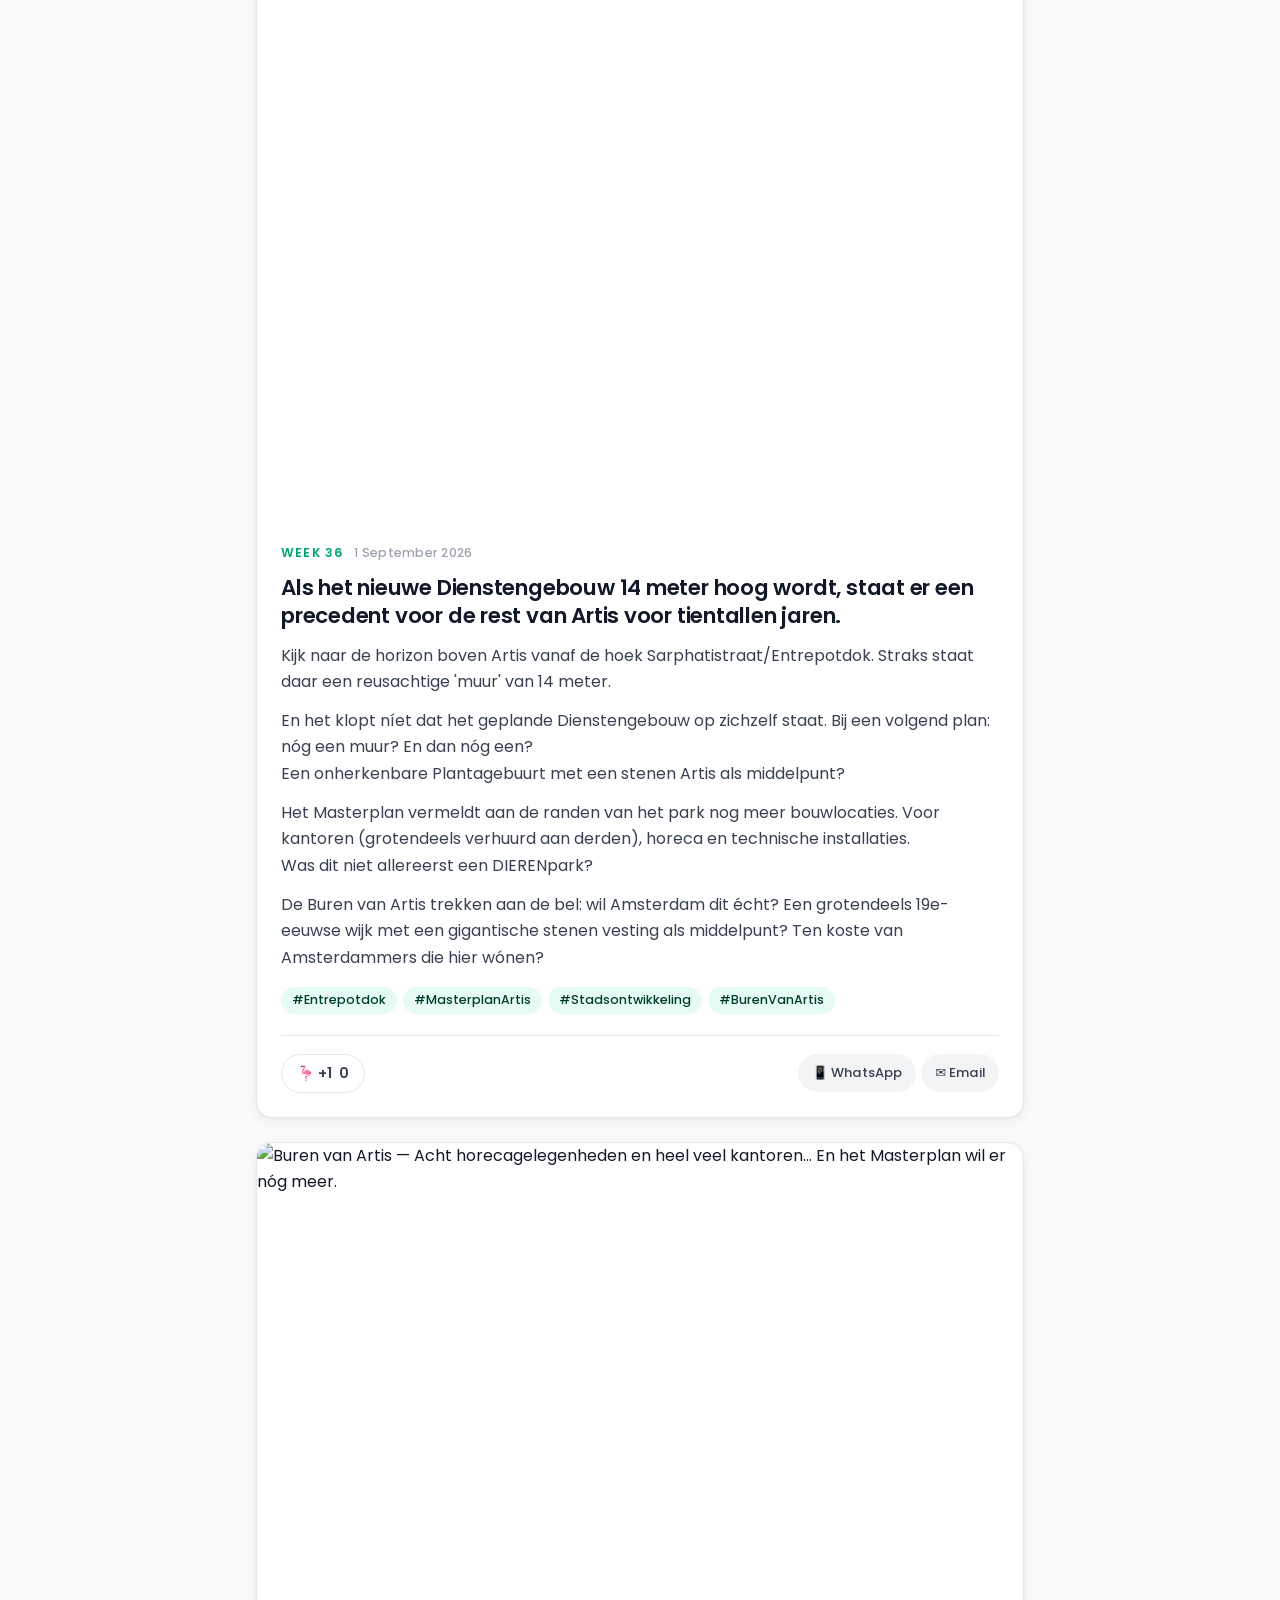
==== commit d2ca9bab: "Add contact form (contact.html / en/contact.html) - New "Contact" nav link between "Onze doelen"/"Ou" ====
--- a/en/index.html
+++ b/en/index.html
@@ -74,6 +74,7 @@
   <nav class="nav">
     <a href="/en/" class="actief">Posts</a>
     <a href="/en/doelen.html">Our goals</a>
+    <a href="/en/contact.html">Contact</a>
     <a href="/" class="taal" lang="nl" hreflang="nl" onclick="try{localStorage.setItem('taal','nl')}catch(e){}">NL</a>
   </nav>
 </header>
--- a/stijl.css
+++ b/stijl.css
@@ -333,16 +333,17 @@
   display:flex; flex-wrap:wrap; gap:.6rem; align-items:center;
 }
 
-/* ---------- manifest formulier ---------- */
-.manifest-sectie{
+/* ---------- manifest formulier (en het contactformulier, zelfde stijl) ---------- */
+.manifest-sectie, .contact-sectie{
   background:var(--groen-diep); color:#F4F7F2;
   border-radius:var(--radius); padding:2rem 1.6rem;
   margin:2rem 0;
 }
-.manifest-sectie h2{
+.manifest-sectie h2, .contact-sectie h2{
   font-weight:700; font-size:1.5rem; margin:0 0 .4rem;
   color:var(--groen); letter-spacing:-.01em;
 }
+.contact-sectie p{color:#CFE8DA; margin:0 0 1.2rem}
 .manifest-eisen{
   list-style:none; padding:0; margin:.8rem 0 1.4rem;
   display:flex; flex-direction:column; gap:.45rem;
@@ -365,58 +366,65 @@
   color:var(--groen); font-size:1.1rem; margin-bottom:1rem;
 }
 
-.manifest-grid{
+.manifest-grid, .contact-grid{
   display:grid;
   grid-template-columns:1fr 1fr;
   gap:.6rem .8rem;
 }
-.manifest-grid .breed{grid-column:1 / -1}
-.manifest-grid label{
+.manifest-grid .breed, .contact-grid .breed{grid-column:1 / -1}
+.manifest-grid label, .contact-grid label{
   display:flex; flex-direction:column; gap:.25rem;
   font-size:.85rem; font-weight:500; color:#CFE8DA;
 }
-.manifest-grid input{
+.manifest-grid input, .contact-grid input, .contact-grid select, .contact-grid textarea{
   padding:.7rem .9rem; border-radius:10px; border:1.5px solid rgba(255,255,255,.15);
   background:rgba(255,255,255,.08); color:#fff;
   font-family:'Poppins',sans-serif; font-size:.95rem;
   transition:border-color .15s;
 }
-.manifest-grid input:focus{
+.manifest-grid input:focus, .contact-grid input:focus, .contact-grid select:focus, .contact-grid textarea:focus{
   outline:none; border-color:var(--groen);
   background:rgba(255,255,255,.12);
 }
-.manifest-grid input::placeholder{color:rgba(255,255,255,.35)}
-
-.manifest-submit{
+.manifest-grid input::placeholder, .contact-grid input::placeholder, .contact-grid textarea::placeholder{
+  color:rgba(255,255,255,.35);
+}
+.contact-grid textarea{resize:vertical; min-height:7rem; font-family:'Poppins',sans-serif}
+.contact-grid select{appearance:auto; cursor:pointer}
+.contact-grid select:invalid{color:rgba(255,255,255,.35)}
+.contact-grid select option{color:var(--tekst)}
+.contact-hp{position:absolute; left:-9999px; top:auto}
+
+.manifest-submit, .contact-submit{
   grid-column:1 / -1; margin-top:.5rem;
   font-family:'Poppins',sans-serif; font-weight:600; font-size:1.05rem;
   padding:.8rem 1.4rem; border-radius:999px; border:0; cursor:pointer;
   background:var(--groen); color:var(--groen-diep);
   transition:background .15s;
 }
-.manifest-submit:hover{background:#fff}
-.manifest-submit:disabled{opacity:.5; cursor:wait}
-
-.manifest-fout{
+.manifest-submit:hover, .contact-submit:hover{background:#fff}
+.manifest-submit:disabled, .contact-submit:disabled{opacity:.5; cursor:wait}
+
+.manifest-fout, .contact-fout{
   display:none; grid-column:1 / -1;
   background:#FEE2E2; color:#991B1B;
   padding:.65rem 1rem; border-radius:10px;
   font-size:.9rem; font-weight:500;
 }
-.manifest-ok{
+.manifest-ok, .contact-ok{
   display:none; text-align:center; padding:2rem 1.5rem;
   background:#F4F7F2; color:var(--groen-diep);
   border-radius:16px; border:2px solid var(--groen);
   box-shadow:0 8px 28px rgba(0,0,0,.22);
   animation:manifest-ok-pop .35s ease-out;
 }
-.manifest-ok:focus{outline:none}
+.manifest-ok:focus, .contact-ok:focus{outline:none}
 .manifest-ok-icon{font-size:2.75rem; line-height:1; margin-bottom:.6rem}
-.manifest-ok h3{
+.manifest-ok h3, .contact-ok h3{
   font-weight:700; font-size:1.5rem; color:var(--groen-diep);
   margin:0 0 .5rem;
 }
-.manifest-ok p{color:#375247; margin:.3rem 0}
+.manifest-ok p, .contact-ok p{color:#375247; margin:.3rem 0}
 
 @keyframes manifest-ok-pop{
   from{opacity:0; transform:scale(.94) translateY(8px)}
@@ -424,6 +432,6 @@
 }
 
 @media (max-width:520px){
-  .manifest-grid{grid-template-columns:1fr}
-  .manifest-sectie{padding:1.6rem 1.25rem}
-}
+  .manifest-grid, .contact-grid{grid-template-columns:1fr}
+  .manifest-sectie, .contact-sectie{padding:1.6rem 1.25rem}
+}
